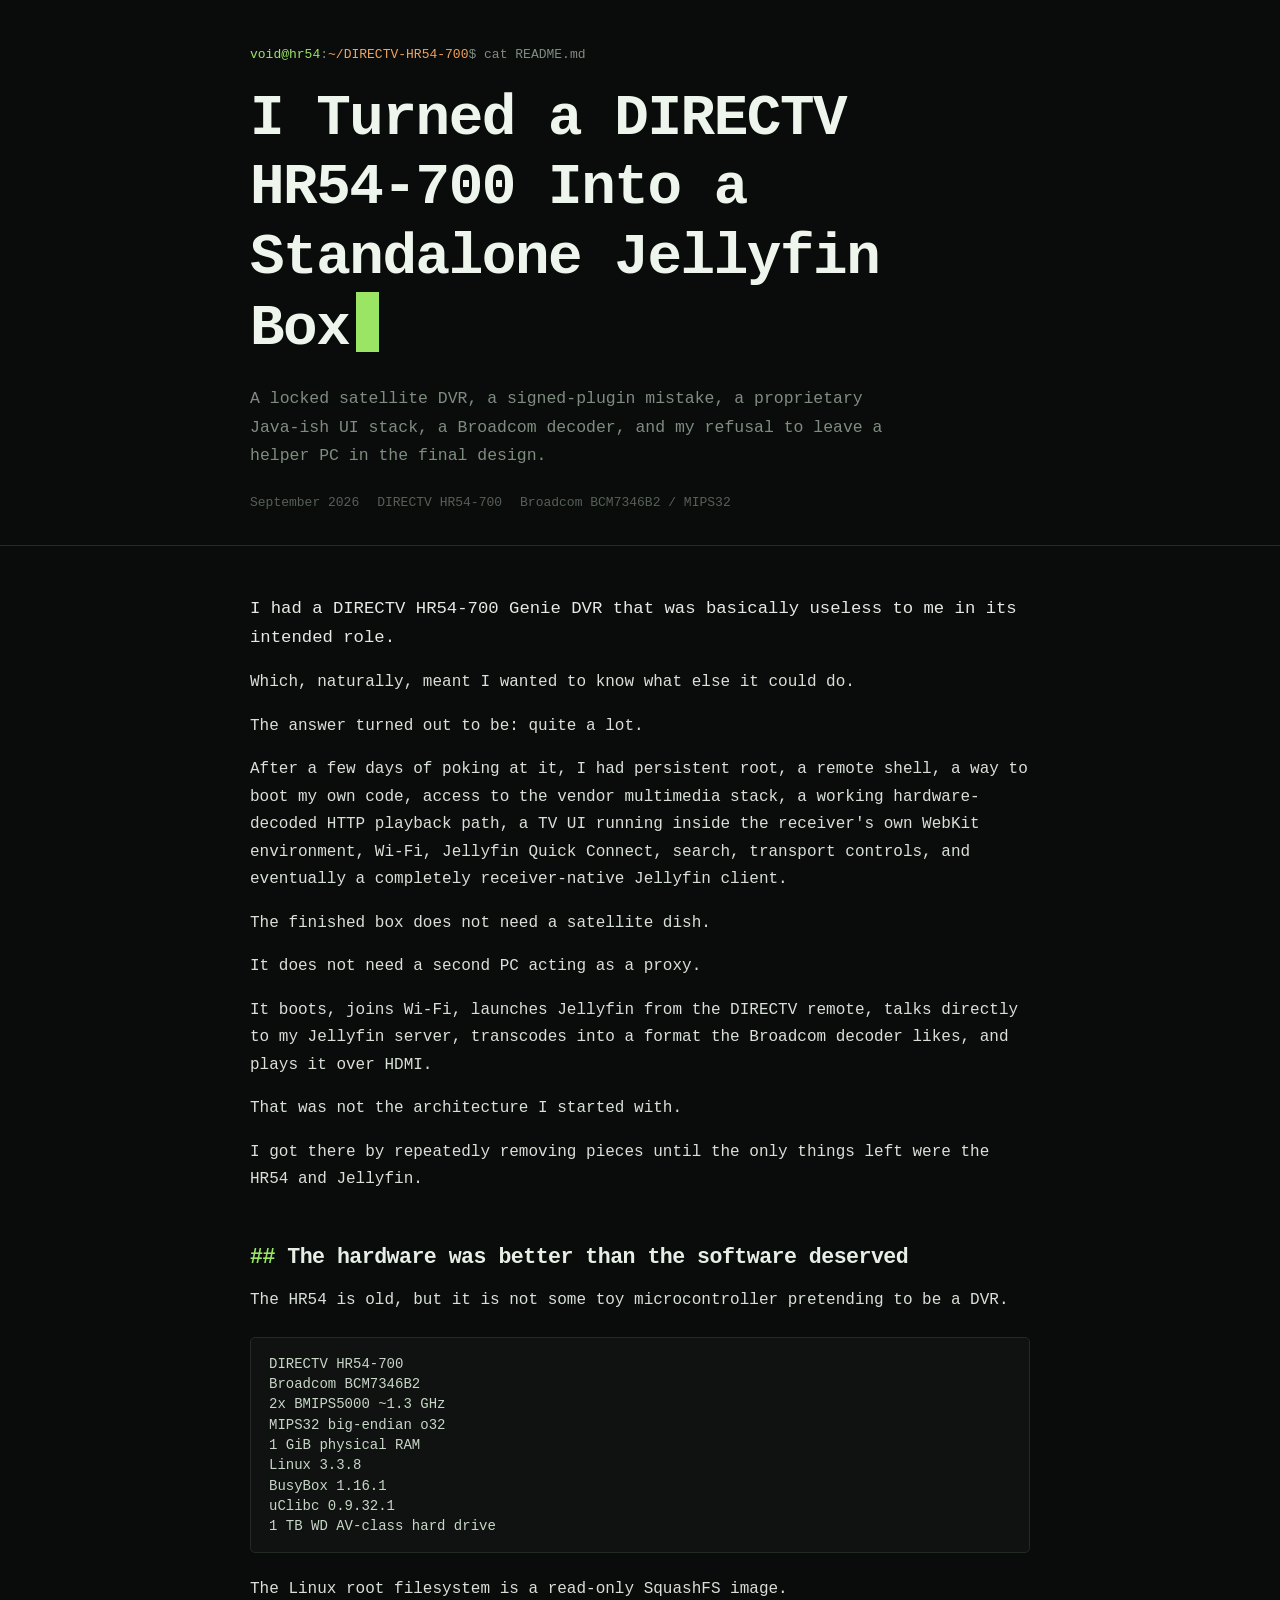
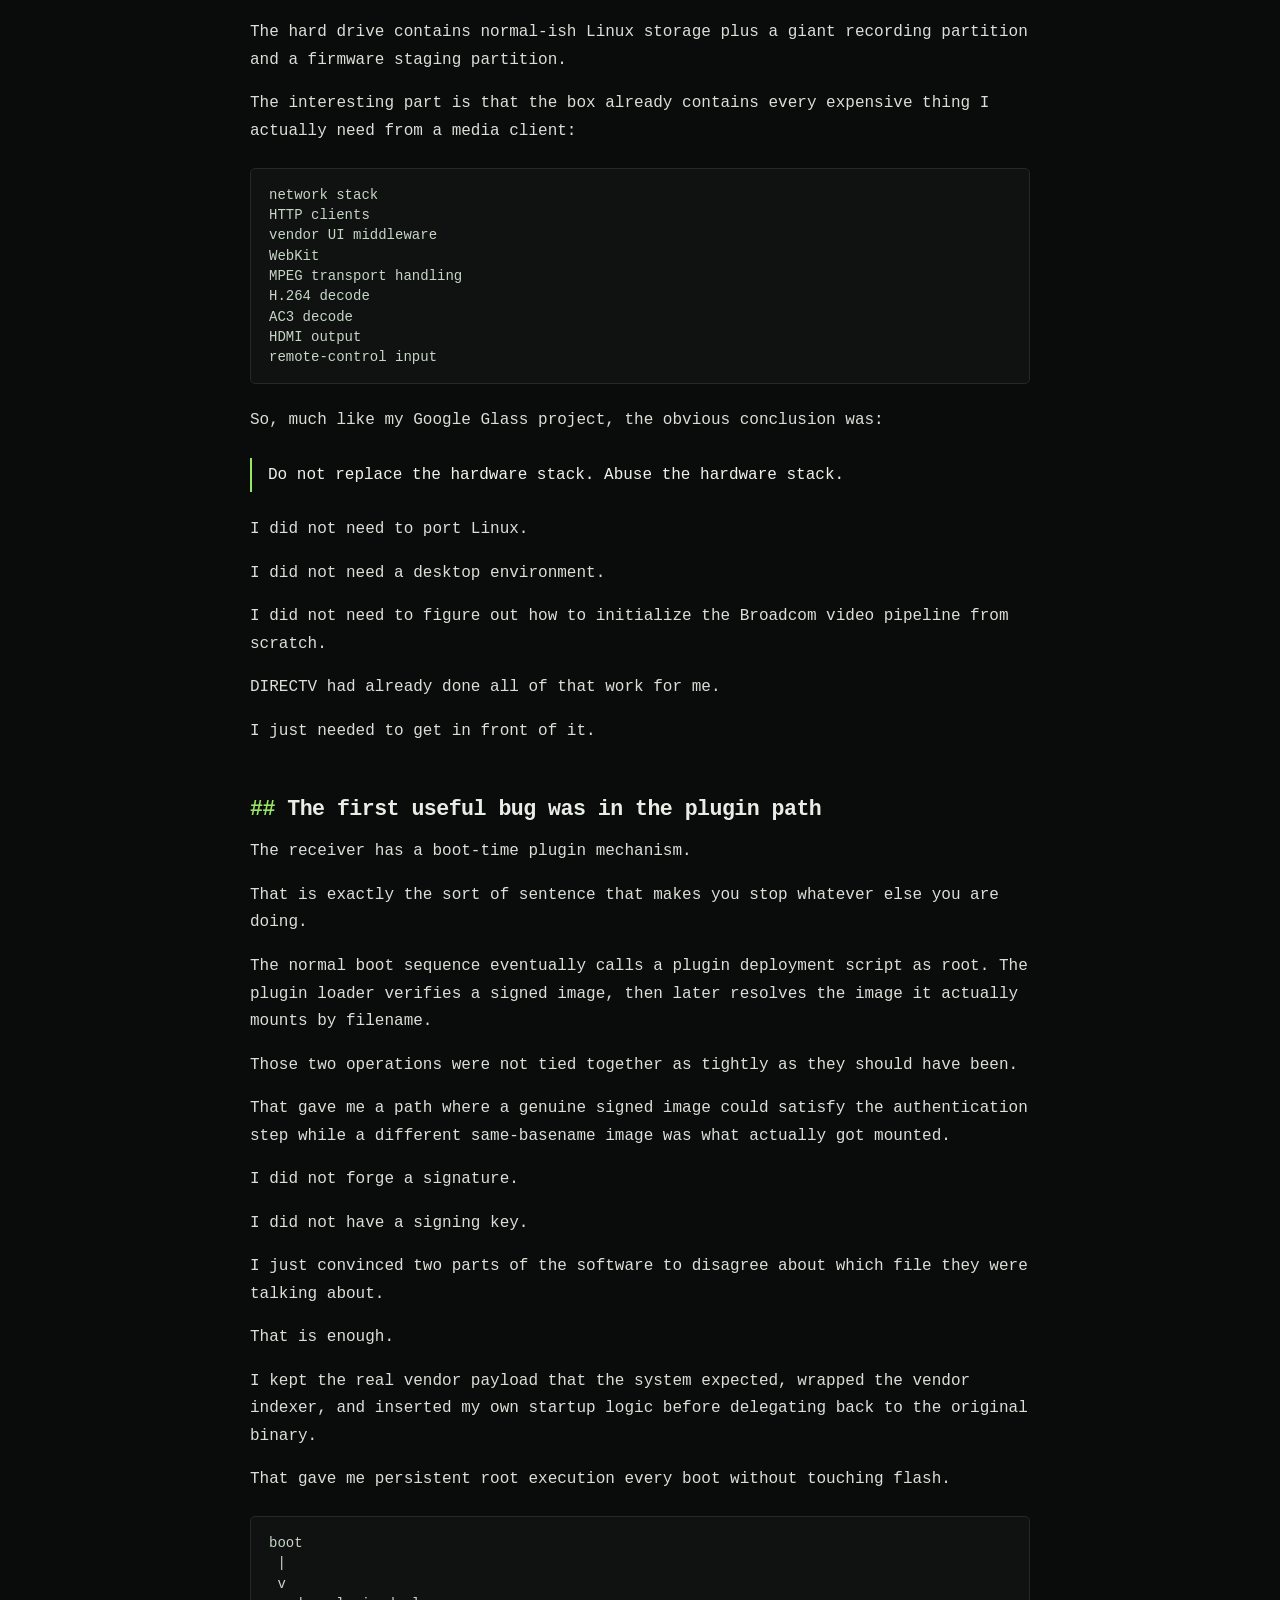
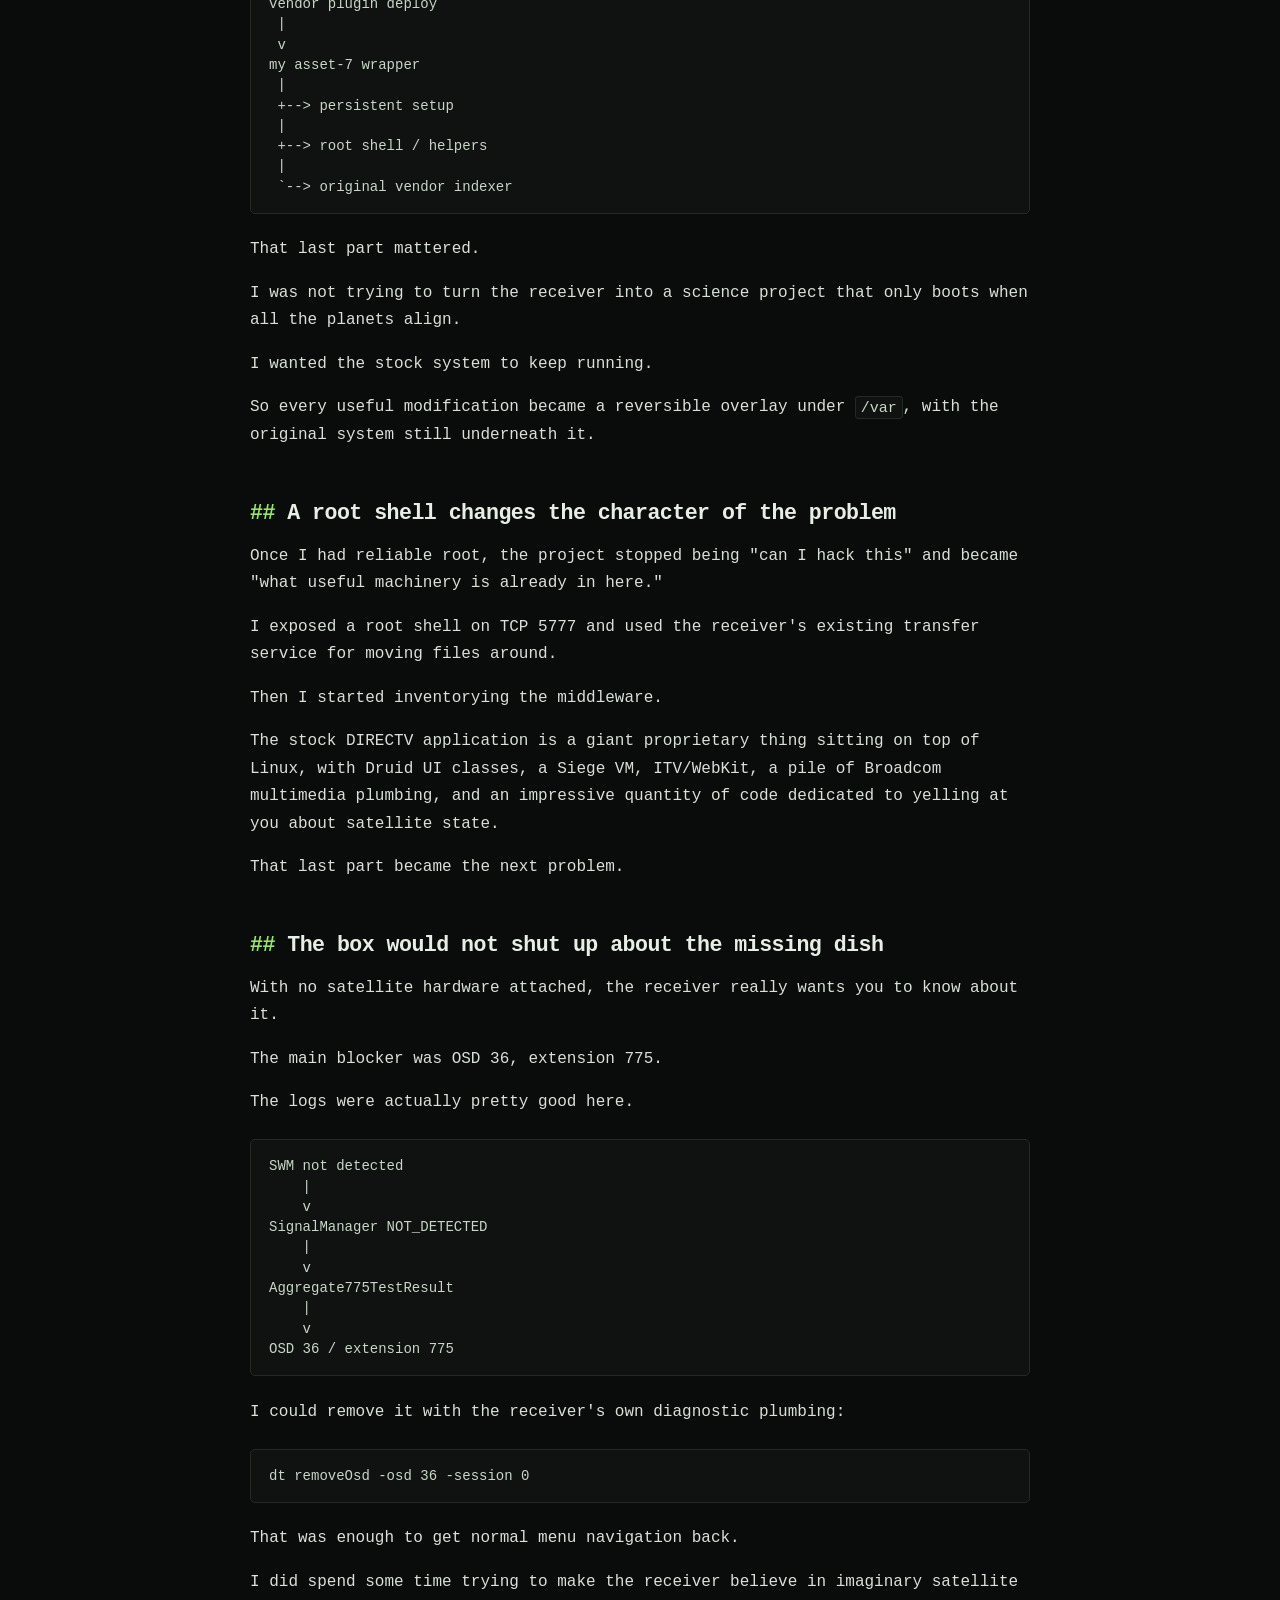
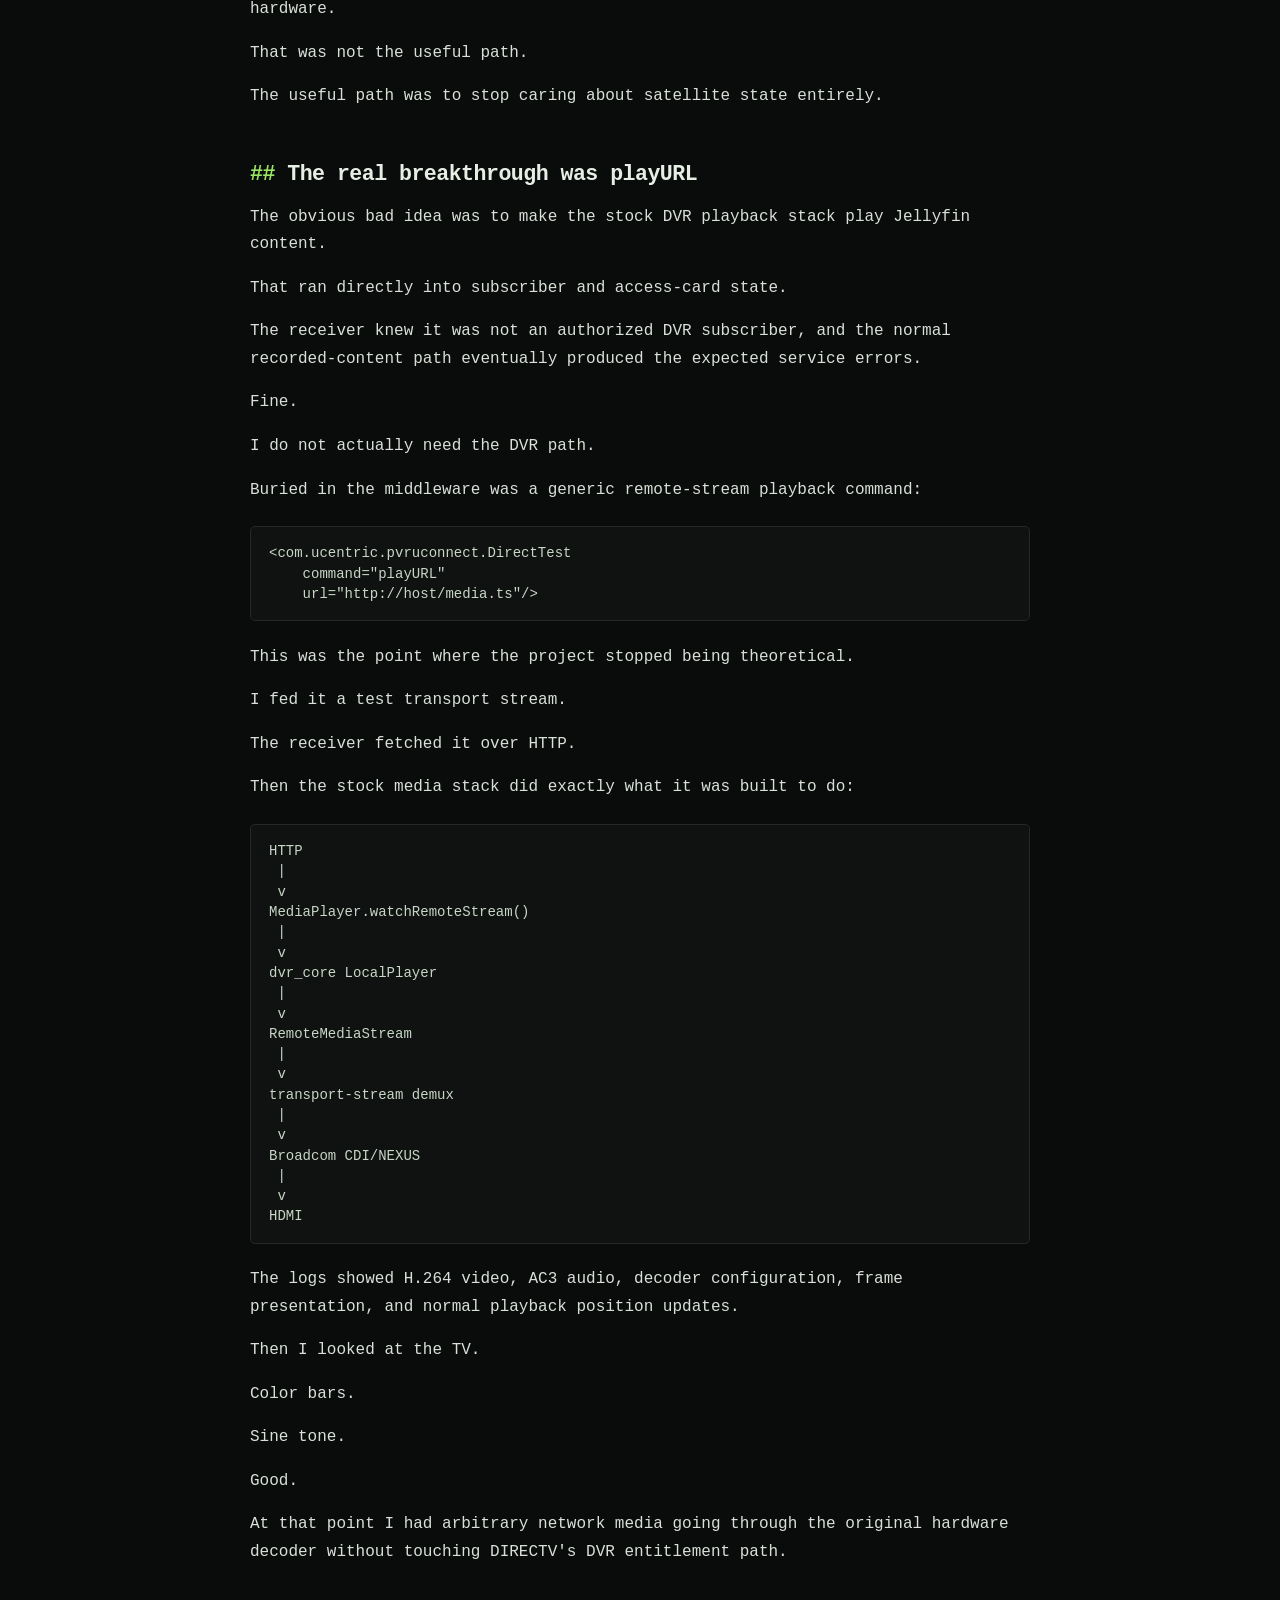
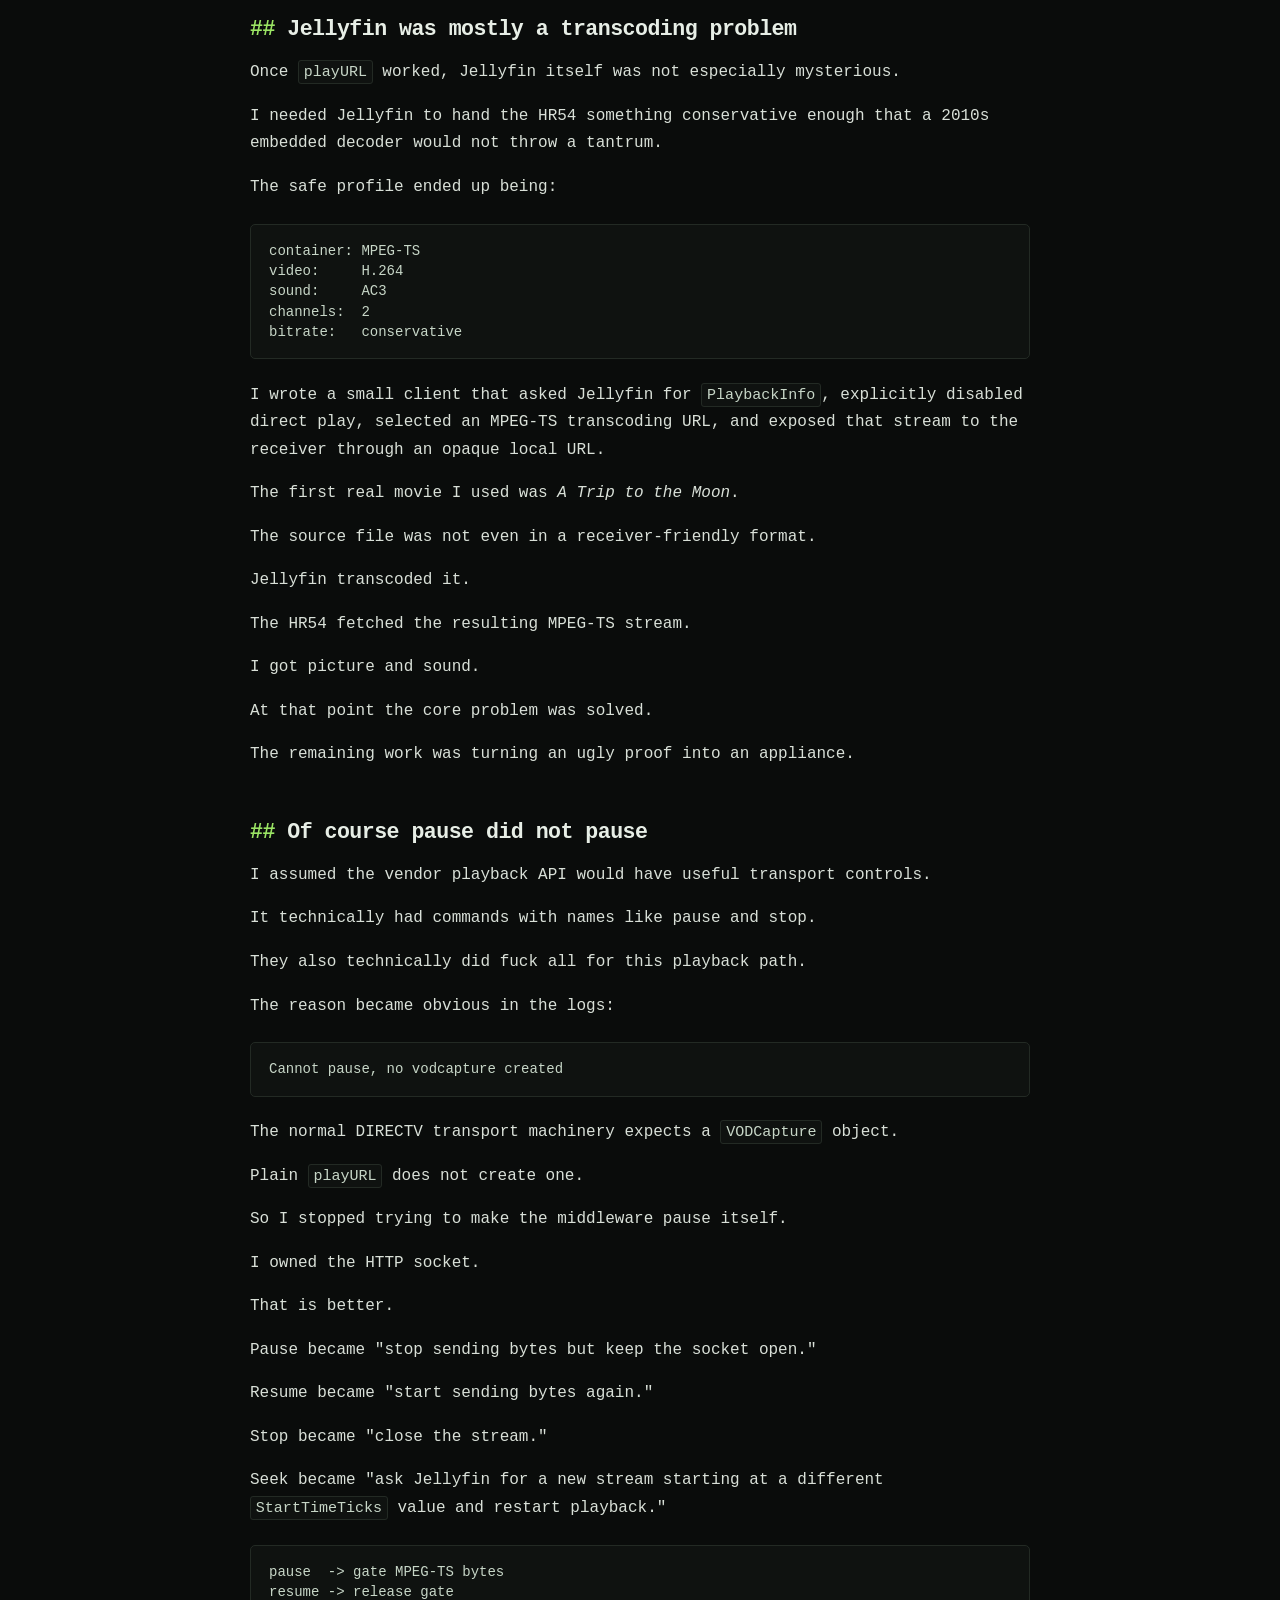
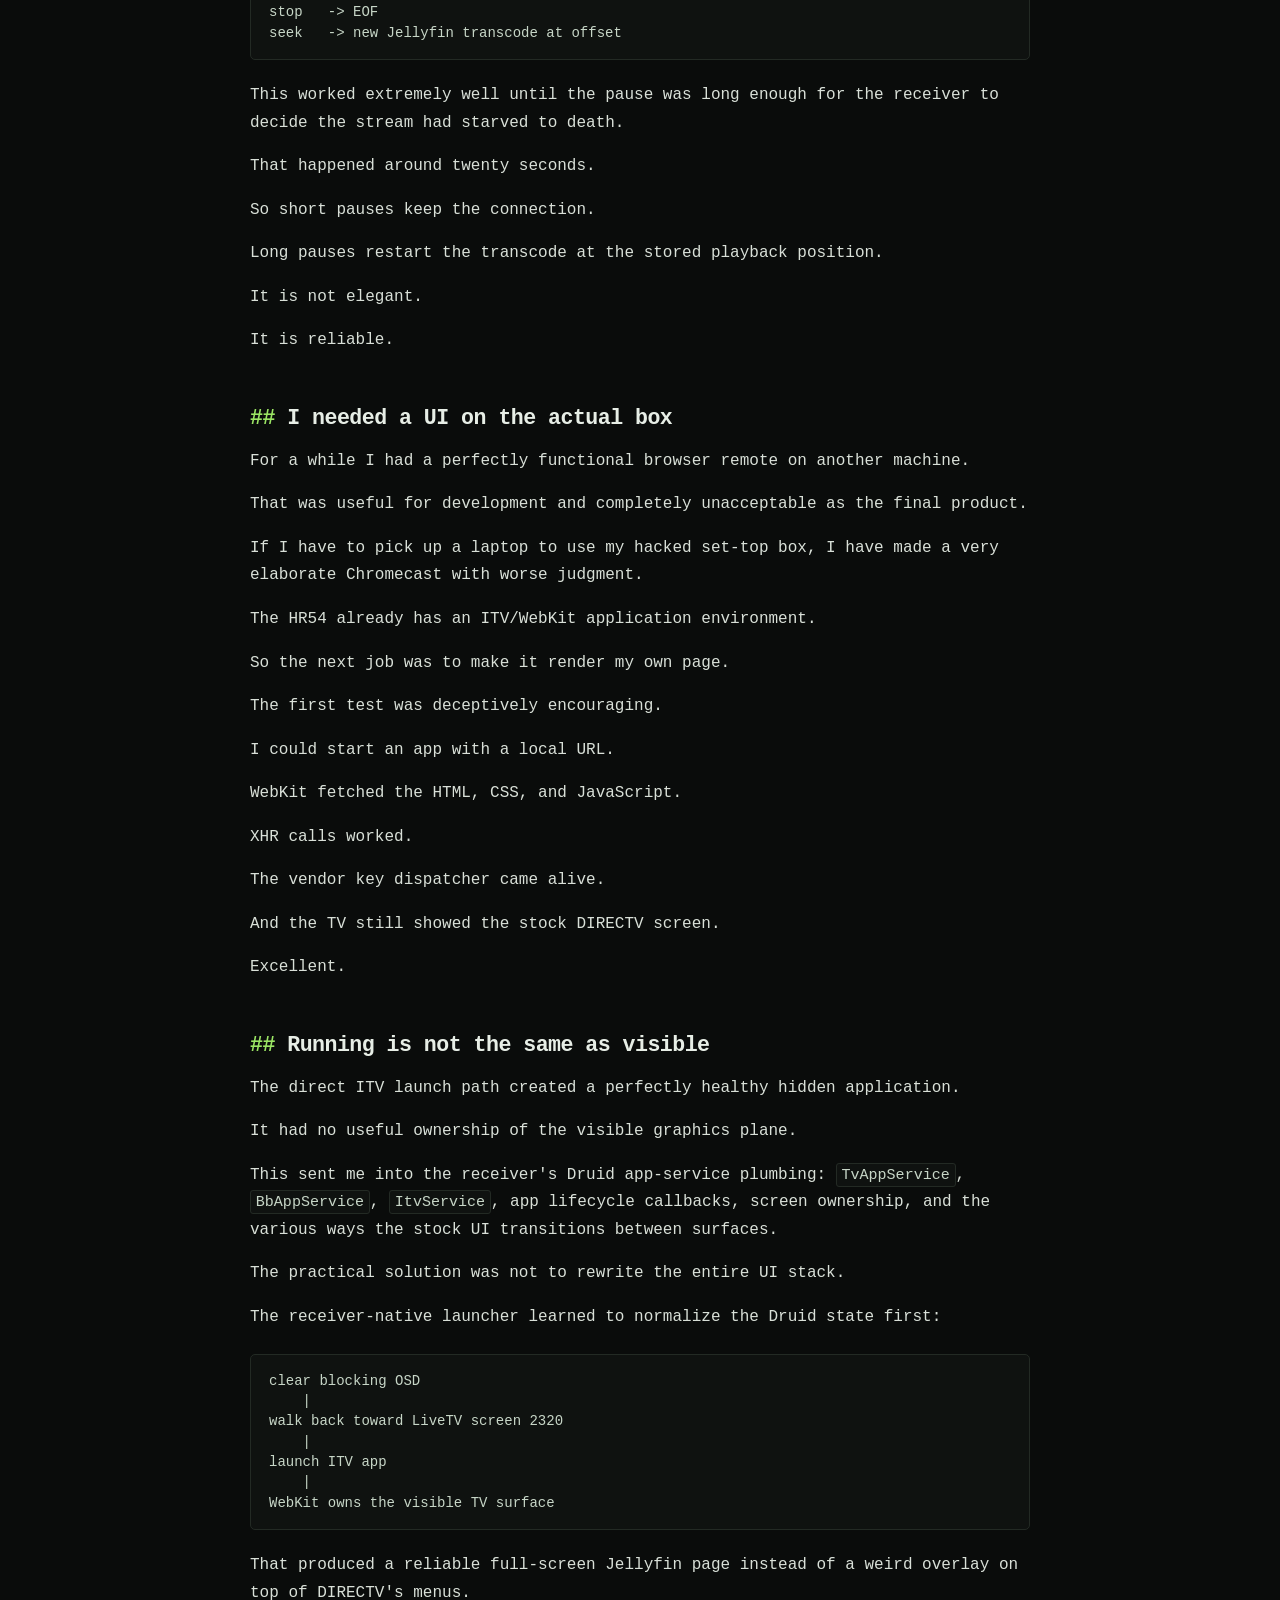
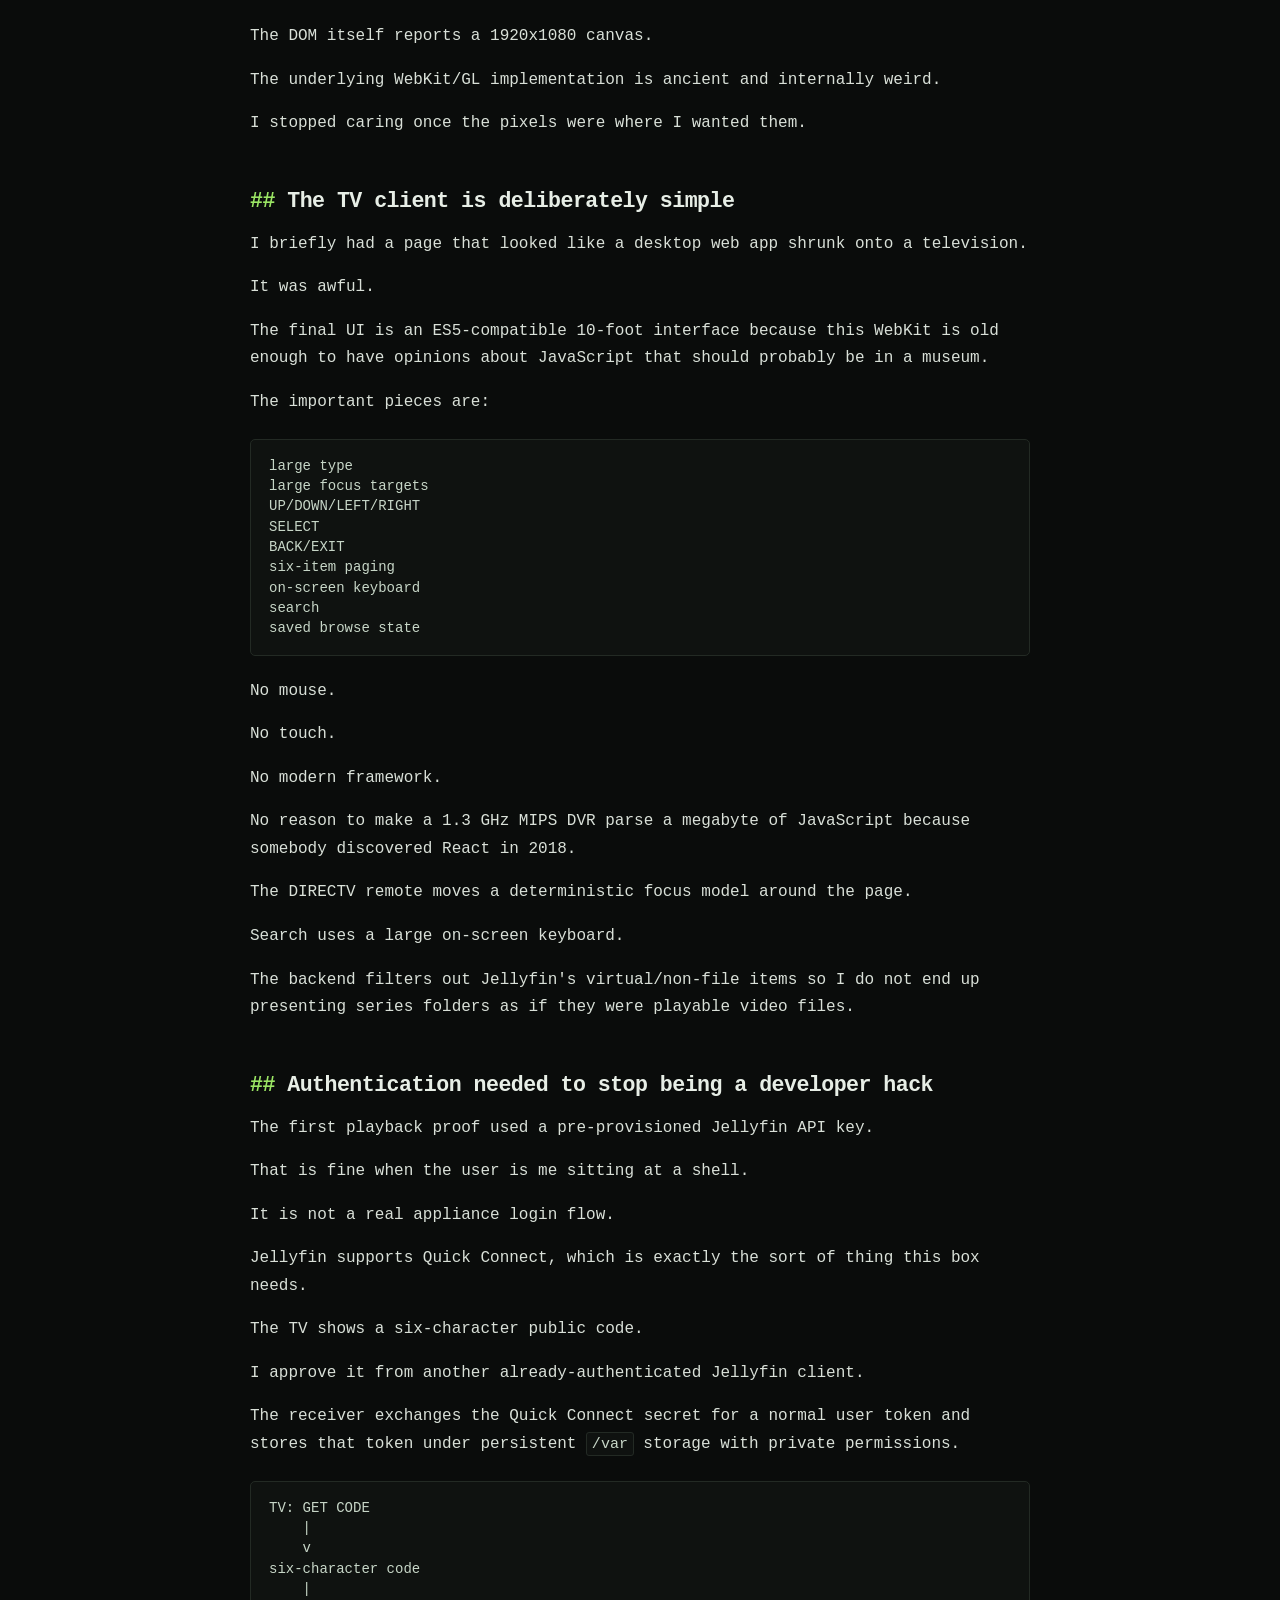
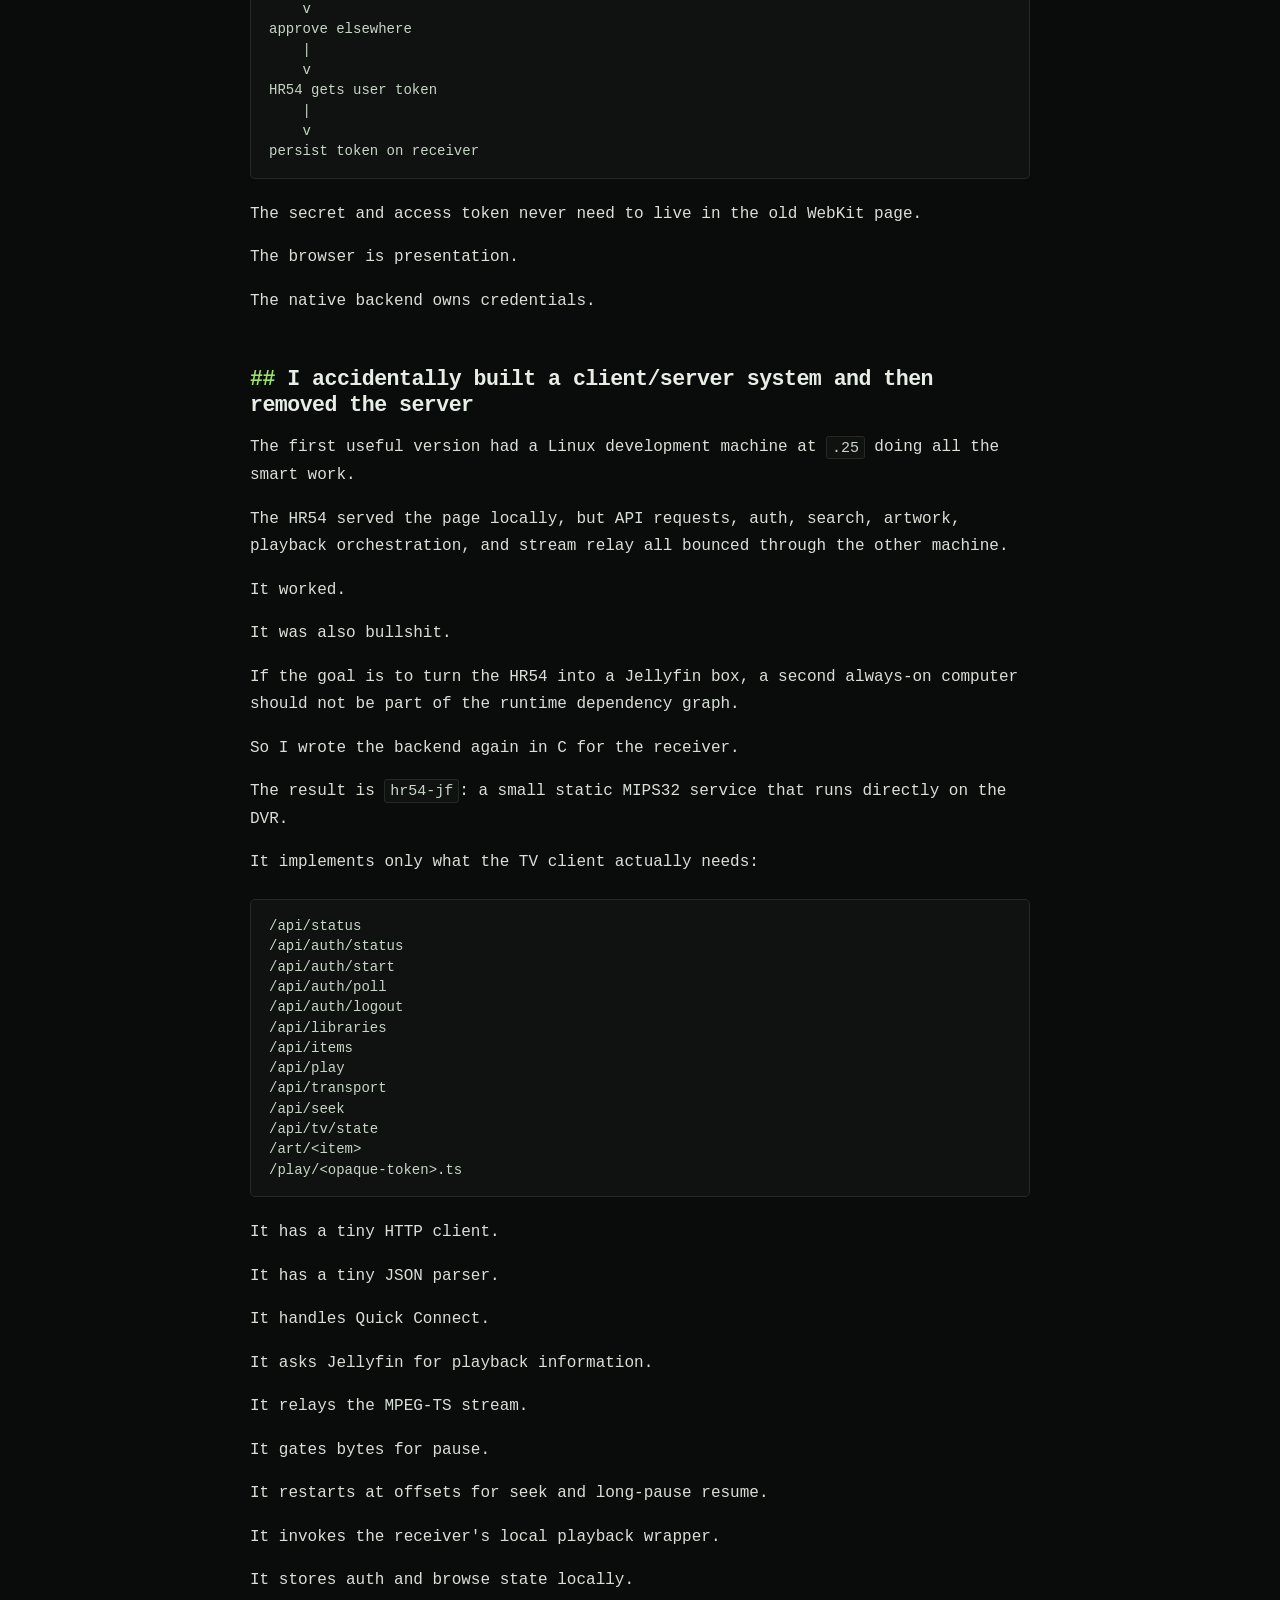
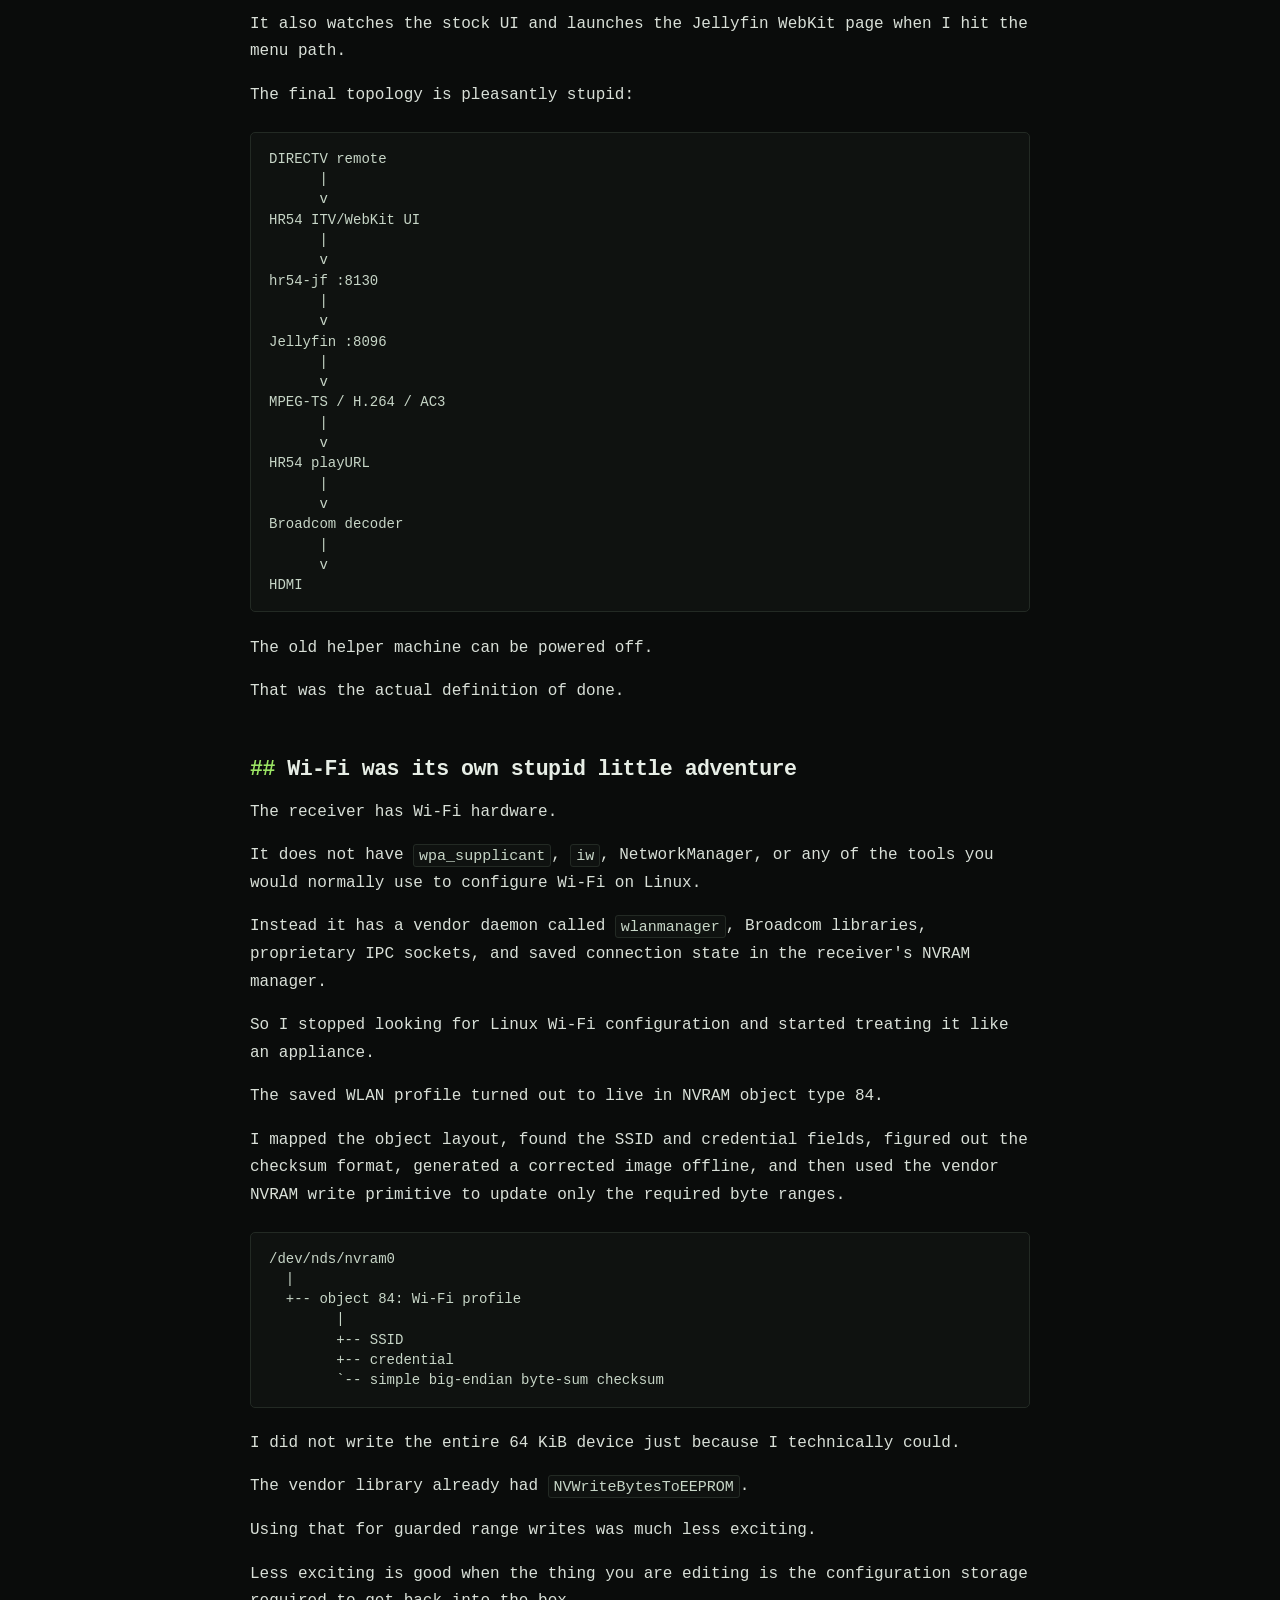
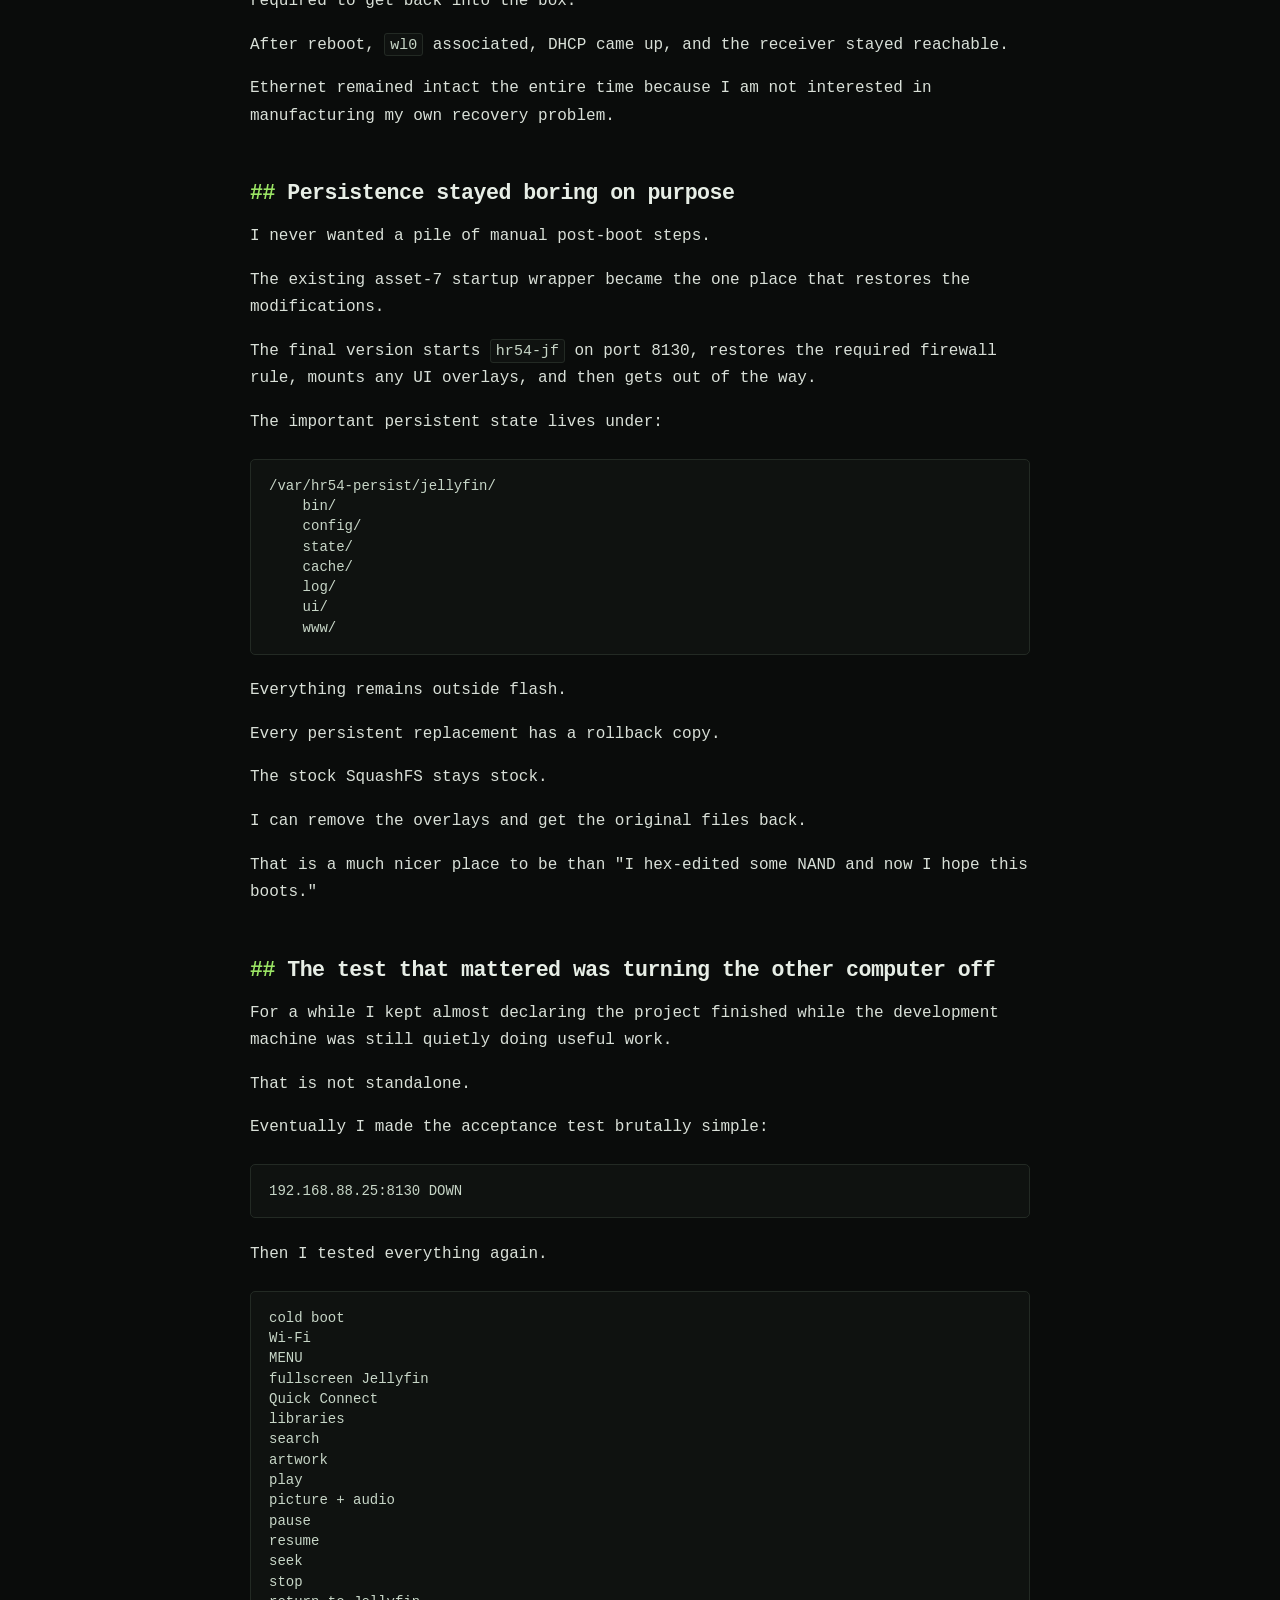
==== index.html @ b1af5f80 "Publish HR54 reverse-engineering writeup" ====
<!doctype html>
<html lang="en">
<head>
  <meta charset="utf-8">
  <meta name="viewport" content="width=device-width, initial-scale=1">
  <title>I Turned a DIRECTV HR54-700 Into a Standalone Jellyfin Box</title>
  <meta name="description" content="How I turned a DIRECTV HR54-700 Genie DVR into a standalone Jellyfin set-top box using persistent root, the stock Broadcom decoder, vendor WebKit, and a receiver-native backend.">
  <meta name="theme-color" content="#0a0c0b">
  <meta property="og:title" content="I Turned a DIRECTV HR54-700 Into a Standalone Jellyfin Box">
  <meta property="og:description" content="Persistent root, vendor WebKit, Broadcom hardware decode, Quick Connect, Wi-Fi, and absolutely no helper PC left in the final architecture.">
  <meta property="og:type" content="article">
  <style>
    :root {
      color-scheme: dark;
      --bg: #0a0c0b;
      --panel: #0f1210;
      --text: #d9e0d8;
      --muted: #7f8c80;
      --dim: #566057;
      --accent: #9be564;
      --accent-2: #f0a35e;
      --line: #232a24;
      --code: #c7d6c7;
      --max: 780px;
    }

    * { box-sizing: border-box; }

    html {
      background: var(--bg);
      scroll-behavior: smooth;
    }

    body {
      margin: 0;
      background: var(--bg);
      color: var(--text);
      font-family: ui-monospace, SFMono-Regular, Menlo, Monaco, Consolas, "Liberation Mono", "Courier New", monospace;
      font-size: 16px;
      line-height: 1.72;
      text-rendering: optimizeLegibility;
    }

    a {
      color: var(--accent);
      text-decoration-thickness: 1px;
      text-underline-offset: 3px;
    }

    a:hover { color: #c4ff9d; }

    .wrap {
      width: min(calc(100% - 32px), var(--max));
      margin: 0 auto;
    }

    header {
      padding: 44px 0 30px;
      border-bottom: 1px solid var(--line);
    }

    .prompt {
      margin: 0 0 18px;
      color: var(--muted);
      font-size: 13px;
    }

    .prompt .host { color: var(--accent); }
    .prompt .path { color: var(--accent-2); }

    h1, h2 {
      line-height: 1.2;
      letter-spacing: -0.025em;
    }

    h1 {
      margin: 0;
      max-width: 19ch;
      font-size: clamp(2rem, 7vw, 3.6rem);
      font-weight: 700;
      color: #eef5ed;
    }

    .dek {
      margin: 22px 0 0;
      max-width: 65ch;
      color: var(--muted);
      font-size: 1.03rem;
    }

    .meta {
      display: flex;
      flex-wrap: wrap;
      gap: 8px 18px;
      margin-top: 22px;
      color: var(--dim);
      font-size: 13px;
    }

    main {
      padding: 32px 0 64px;
    }

    h2 {
      margin: 3.2rem 0 1rem;
      font-size: 1.35rem;
      color: #e7eee6;
    }

    h2::before {
      content: "## ";
      color: var(--accent);
    }

    p { margin: 1rem 0; }
    strong { color: #f0f4ef; }

    blockquote {
      margin: 1.5rem 0;
      padding: 0.2rem 0 0.2rem 1rem;
      border-left: 2px solid var(--accent);
      color: #edf3ec;
    }

    pre {
      overflow-x: auto;
      margin: 1.4rem 0;
      padding: 16px 18px;
      border: 1px solid var(--line);
      border-radius: 5px;
      background: var(--panel);
      color: var(--code);
      line-height: 1.45;
      font-size: 14px;
      tab-size: 2;
    }

    code {
      font-family: inherit;
      color: var(--code);
    }

    p code {
      padding: 0.12rem 0.3rem;
      border: 1px solid var(--line);
      border-radius: 3px;
      background: var(--panel);
      font-size: 0.94em;
    }

    .lede {
      font-size: 1.08rem;
      color: #e4eae3;
    }

    .rule {
      height: 1px;
      margin: 3rem 0;
      background: var(--line);
    }

    footer {
      padding: 24px 0 48px;
      border-top: 1px solid var(--line);
      color: var(--muted);
      font-size: 13px;
    }

    .cursor {
      display: inline-block;
      width: 0.65ch;
      height: 1.05em;
      margin-left: 0.2ch;
      vertical-align: -0.14em;
      background: var(--accent);
      animation: blink 1.15s steps(1, end) infinite;
    }

    @keyframes blink { 50% { opacity: 0; } }

    @media (prefers-reduced-motion: reduce) {
      .cursor { animation: none; }
      html { scroll-behavior: auto; }
    }

    @media (max-width: 560px) {
      body { font-size: 15px; }
      header { padding-top: 28px; }
      pre { margin-left: -8px; margin-right: -8px; }
    }
  </style>
</head>
<body>
  <header>
    <div class="wrap">
      <p class="prompt"><span class="host">void@hr54</span>:<span class="path">~/DIRECTV-HR54-700</span>$ cat README.md</p>
      <h1>I Turned a DIRECTV HR54-700 Into a Standalone Jellyfin Box<span class="cursor" aria-hidden="true"></span></h1>
      <p class="dek">A locked satellite DVR, a signed-plugin mistake, a proprietary Java-ish UI stack, a Broadcom decoder, and my refusal to leave a helper PC in the final design.</p>
      <div class="meta">
        <span>September 2026</span>
        <span>DIRECTV HR54-700</span>
        <span>Broadcom BCM7346B2 / MIPS32</span>
      </div>
    </div>
  </header>

  <main class="wrap">
    <p class="lede">I had a DIRECTV HR54-700 Genie DVR that was basically useless to me in its intended role.</p>

    <p>Which, naturally, meant I wanted to know what else it could do.</p>

    <p>The answer turned out to be: quite a lot.</p>

    <p>After a few days of poking at it, I had persistent root, a remote shell, a way to boot my own code, access to the vendor multimedia stack, a working hardware-decoded HTTP playback path, a TV UI running inside the receiver's own WebKit environment, Wi-Fi, Jellyfin Quick Connect, search, transport controls, and eventually a completely receiver-native Jellyfin client.</p>

    <p>The finished box does not need a satellite dish.</p>

    <p>It does not need a second PC acting as a proxy.</p>

    <p>It boots, joins Wi-Fi, launches Jellyfin from the DIRECTV remote, talks directly to my Jellyfin server, transcodes into a format the Broadcom decoder likes, and plays it over HDMI.</p>

    <p>That was not the architecture I started with.</p>

    <p>I got there by repeatedly removing pieces until the only things left were the HR54 and Jellyfin.</p>

    <h2>The hardware was better than the software deserved</h2>

    <p>The HR54 is old, but it is not some toy microcontroller pretending to be a DVR.</p>

<pre><code>DIRECTV HR54-700
Broadcom BCM7346B2
2x BMIPS5000 ~1.3 GHz
MIPS32 big-endian o32
1 GiB physical RAM
Linux 3.3.8
BusyBox 1.16.1
uClibc 0.9.32.1
1 TB WD AV-class hard drive</code></pre>

    <p>The Linux root filesystem is a read-only SquashFS image.</p>

    <p>The hard drive contains normal-ish Linux storage plus a giant recording partition and a firmware staging partition.</p>

    <p>The interesting part is that the box already contains every expensive thing I actually need from a media client:</p>

<pre><code>network stack
HTTP clients
vendor UI middleware
WebKit
MPEG transport handling
H.264 decode
AC3 decode
HDMI output
remote-control input</code></pre>

    <p>So, much like my Google Glass project, the obvious conclusion was:</p>

    <blockquote>Do not replace the hardware stack. Abuse the hardware stack.</blockquote>

    <p>I did not need to port Linux.</p>

    <p>I did not need a desktop environment.</p>

    <p>I did not need to figure out how to initialize the Broadcom video pipeline from scratch.</p>

    <p>DIRECTV had already done all of that work for me.</p>

    <p>I just needed to get in front of it.</p>

    <h2>The first useful bug was in the plugin path</h2>

    <p>The receiver has a boot-time plugin mechanism.</p>

    <p>That is exactly the sort of sentence that makes you stop whatever else you are doing.</p>

    <p>The normal boot sequence eventually calls a plugin deployment script as root. The plugin loader verifies a signed image, then later resolves the image it actually mounts by filename.</p>

    <p>Those two operations were not tied together as tightly as they should have been.</p>

    <p>That gave me a path where a genuine signed image could satisfy the authentication step while a different same-basename image was what actually got mounted.</p>

    <p>I did not forge a signature.</p>

    <p>I did not have a signing key.</p>

    <p>I just convinced two parts of the software to disagree about which file they were talking about.</p>

    <p>That is enough.</p>

    <p>I kept the real vendor payload that the system expected, wrapped the vendor indexer, and inserted my own startup logic before delegating back to the original binary.</p>

    <p>That gave me persistent root execution every boot without touching flash.</p>

<pre><code>boot
 |
 v
vendor plugin deploy
 |
 v
my asset-7 wrapper
 |
 +--> persistent setup
 |
 +--> root shell / helpers
 |
 `--> original vendor indexer</code></pre>

    <p>That last part mattered.</p>

    <p>I was not trying to turn the receiver into a science project that only boots when all the planets align.</p>

    <p>I wanted the stock system to keep running.</p>

    <p>So every useful modification became a reversible overlay under <code>/var</code>, with the original system still underneath it.</p>

    <h2>A root shell changes the character of the problem</h2>

    <p>Once I had reliable root, the project stopped being "can I hack this" and became "what useful machinery is already in here."</p>

    <p>I exposed a root shell on TCP 5777 and used the receiver's existing transfer service for moving files around.</p>

    <p>Then I started inventorying the middleware.</p>

    <p>The stock DIRECTV application is a giant proprietary thing sitting on top of Linux, with Druid UI classes, a Siege VM, ITV/WebKit, a pile of Broadcom multimedia plumbing, and an impressive quantity of code dedicated to yelling at you about satellite state.</p>

    <p>That last part became the next problem.</p>

    <h2>The box would not shut up about the missing dish</h2>

    <p>With no satellite hardware attached, the receiver really wants you to know about it.</p>

    <p>The main blocker was OSD 36, extension 775.</p>

    <p>The logs were actually pretty good here.</p>

<pre><code>SWM not detected
    |
    v
SignalManager NOT_DETECTED
    |
    v
Aggregate775TestResult
    |
    v
OSD 36 / extension 775</code></pre>

    <p>I could remove it with the receiver's own diagnostic plumbing:</p>

<pre><code>dt removeOsd -osd 36 -session 0</code></pre>

    <p>That was enough to get normal menu navigation back.</p>

    <p>I did spend some time trying to make the receiver believe in imaginary satellite hardware.</p>

    <p>That was not the useful path.</p>

    <p>The useful path was to stop caring about satellite state entirely.</p>

    <h2>The real breakthrough was playURL</h2>

    <p>The obvious bad idea was to make the stock DVR playback stack play Jellyfin content.</p>

    <p>That ran directly into subscriber and access-card state.</p>

    <p>The receiver knew it was not an authorized DVR subscriber, and the normal recorded-content path eventually produced the expected service errors.</p>

    <p>Fine.</p>

    <p>I do not actually need the DVR path.</p>

    <p>Buried in the middleware was a generic remote-stream playback command:</p>

<pre><code>&lt;com.ucentric.pvruconnect.DirectTest
    command="playURL"
    url="http://host/media.ts"/&gt;</code></pre>

    <p>This was the point where the project stopped being theoretical.</p>

    <p>I fed it a test transport stream.</p>

    <p>The receiver fetched it over HTTP.</p>

    <p>Then the stock media stack did exactly what it was built to do:</p>

<pre><code>HTTP
 |
 v
MediaPlayer.watchRemoteStream()
 |
 v
dvr_core LocalPlayer
 |
 v
RemoteMediaStream
 |
 v
transport-stream demux
 |
 v
Broadcom CDI/NEXUS
 |
 v
HDMI</code></pre>

    <p>The logs showed H.264 video, AC3 audio, decoder configuration, frame presentation, and normal playback position updates.</p>

    <p>Then I looked at the TV.</p>

    <p>Color bars.</p>

    <p>Sine tone.</p>

    <p>Good.</p>

    <p>At that point I had arbitrary network media going through the original hardware decoder without touching DIRECTV's DVR entitlement path.</p>

    <h2>Jellyfin was mostly a transcoding problem</h2>

    <p>Once <code>playURL</code> worked, Jellyfin itself was not especially mysterious.</p>

    <p>I needed Jellyfin to hand the HR54 something conservative enough that a 2010s embedded decoder would not throw a tantrum.</p>

    <p>The safe profile ended up being:</p>

<pre><code>container: MPEG-TS
video:     H.264
sound:     AC3
channels:  2
bitrate:   conservative</code></pre>

    <p>I wrote a small client that asked Jellyfin for <code>PlaybackInfo</code>, explicitly disabled direct play, selected an MPEG-TS transcoding URL, and exposed that stream to the receiver through an opaque local URL.</p>

    <p>The first real movie I used was <em>A Trip to the Moon</em>.</p>

    <p>The source file was not even in a receiver-friendly format.</p>

    <p>Jellyfin transcoded it.</p>

    <p>The HR54 fetched the resulting MPEG-TS stream.</p>

    <p>I got picture and sound.</p>

    <p>At that point the core problem was solved.</p>

    <p>The remaining work was turning an ugly proof into an appliance.</p>

    <h2>Of course pause did not pause</h2>

    <p>I assumed the vendor playback API would have useful transport controls.</p>

    <p>It technically had commands with names like pause and stop.</p>

    <p>They also technically did fuck all for this playback path.</p>

    <p>The reason became obvious in the logs:</p>

<pre><code>Cannot pause, no vodcapture created</code></pre>

    <p>The normal DIRECTV transport machinery expects a <code>VODCapture</code> object.</p>

    <p>Plain <code>playURL</code> does not create one.</p>

    <p>So I stopped trying to make the middleware pause itself.</p>

    <p>I owned the HTTP socket.</p>

    <p>That is better.</p>

    <p>Pause became "stop sending bytes but keep the socket open."</p>

    <p>Resume became "start sending bytes again."</p>

    <p>Stop became "close the stream."</p>

    <p>Seek became "ask Jellyfin for a new stream starting at a different <code>StartTimeTicks</code> value and restart playback."</p>

<pre><code>pause  -> gate MPEG-TS bytes
resume -> release gate
stop   -> EOF
seek   -> new Jellyfin transcode at offset</code></pre>

    <p>This worked extremely well until the pause was long enough for the receiver to decide the stream had starved to death.</p>

    <p>That happened around twenty seconds.</p>

    <p>So short pauses keep the connection.</p>

    <p>Long pauses restart the transcode at the stored playback position.</p>

    <p>It is not elegant.</p>

    <p>It is reliable.</p>

    <h2>I needed a UI on the actual box</h2>

    <p>For a while I had a perfectly functional browser remote on another machine.</p>

    <p>That was useful for development and completely unacceptable as the final product.</p>

    <p>If I have to pick up a laptop to use my hacked set-top box, I have made a very elaborate Chromecast with worse judgment.</p>

    <p>The HR54 already has an ITV/WebKit application environment.</p>

    <p>So the next job was to make it render my own page.</p>

    <p>The first test was deceptively encouraging.</p>

    <p>I could start an app with a local URL.</p>

    <p>WebKit fetched the HTML, CSS, and JavaScript.</p>

    <p>XHR calls worked.</p>

    <p>The vendor key dispatcher came alive.</p>

    <p>And the TV still showed the stock DIRECTV screen.</p>

    <p>Excellent.</p>

    <h2>Running is not the same as visible</h2>

    <p>The direct ITV launch path created a perfectly healthy hidden application.</p>

    <p>It had no useful ownership of the visible graphics plane.</p>

    <p>This sent me into the receiver's Druid app-service plumbing: <code>TvAppService</code>, <code>BbAppService</code>, <code>ItvService</code>, app lifecycle callbacks, screen ownership, and the various ways the stock UI transitions between surfaces.</p>

    <p>The practical solution was not to rewrite the entire UI stack.</p>

    <p>The receiver-native launcher learned to normalize the Druid state first:</p>

<pre><code>clear blocking OSD
    |
walk back toward LiveTV screen 2320
    |
launch ITV app
    |
WebKit owns the visible TV surface</code></pre>

    <p>That produced a reliable full-screen Jellyfin page instead of a weird overlay on top of DIRECTV's menus.</p>

    <p>The DOM itself reports a 1920x1080 canvas.</p>

    <p>The underlying WebKit/GL implementation is ancient and internally weird.</p>

    <p>I stopped caring once the pixels were where I wanted them.</p>

    <h2>The TV client is deliberately simple</h2>

    <p>I briefly had a page that looked like a desktop web app shrunk onto a television.</p>

    <p>It was awful.</p>

    <p>The final UI is an ES5-compatible 10-foot interface because this WebKit is old enough to have opinions about JavaScript that should probably be in a museum.</p>

    <p>The important pieces are:</p>

<pre><code>large type
large focus targets
UP/DOWN/LEFT/RIGHT
SELECT
BACK/EXIT
six-item paging
on-screen keyboard
search
saved browse state</code></pre>

    <p>No mouse.</p>

    <p>No touch.</p>

    <p>No modern framework.</p>

    <p>No reason to make a 1.3 GHz MIPS DVR parse a megabyte of JavaScript because somebody discovered React in 2018.</p>

    <p>The DIRECTV remote moves a deterministic focus model around the page.</p>

    <p>Search uses a large on-screen keyboard.</p>

    <p>The backend filters out Jellyfin's virtual/non-file items so I do not end up presenting series folders as if they were playable video files.</p>

    <h2>Authentication needed to stop being a developer hack</h2>

    <p>The first playback proof used a pre-provisioned Jellyfin API key.</p>

    <p>That is fine when the user is me sitting at a shell.</p>

    <p>It is not a real appliance login flow.</p>

    <p>Jellyfin supports Quick Connect, which is exactly the sort of thing this box needs.</p>

    <p>The TV shows a six-character public code.</p>

    <p>I approve it from another already-authenticated Jellyfin client.</p>

    <p>The receiver exchanges the Quick Connect secret for a normal user token and stores that token under persistent <code>/var</code> storage with private permissions.</p>

<pre><code>TV: GET CODE
    |
    v
six-character code
    |
    v
approve elsewhere
    |
    v
HR54 gets user token
    |
    v
persist token on receiver</code></pre>

    <p>The secret and access token never need to live in the old WebKit page.</p>

    <p>The browser is presentation.</p>

    <p>The native backend owns credentials.</p>

    <h2>I accidentally built a client/server system and then removed the server</h2>

    <p>The first useful version had a Linux development machine at <code>.25</code> doing all the smart work.</p>

    <p>The HR54 served the page locally, but API requests, auth, search, artwork, playback orchestration, and stream relay all bounced through the other machine.</p>

    <p>It worked.</p>

    <p>It was also bullshit.</p>

    <p>If the goal is to turn the HR54 into a Jellyfin box, a second always-on computer should not be part of the runtime dependency graph.</p>

    <p>So I wrote the backend again in C for the receiver.</p>

    <p>The result is <code>hr54-jf</code>: a small static MIPS32 service that runs directly on the DVR.</p>

    <p>It implements only what the TV client actually needs:</p>

<pre><code>/api/status
/api/auth/status
/api/auth/start
/api/auth/poll
/api/auth/logout
/api/libraries
/api/items
/api/play
/api/transport
/api/seek
/api/tv/state
/art/&lt;item&gt;
/play/&lt;opaque-token&gt;.ts</code></pre>

    <p>It has a tiny HTTP client.</p>

    <p>It has a tiny JSON parser.</p>

    <p>It handles Quick Connect.</p>

    <p>It asks Jellyfin for playback information.</p>

    <p>It relays the MPEG-TS stream.</p>

    <p>It gates bytes for pause.</p>

    <p>It restarts at offsets for seek and long-pause resume.</p>

    <p>It invokes the receiver's local playback wrapper.</p>

    <p>It stores auth and browse state locally.</p>

    <p>It also watches the stock UI and launches the Jellyfin WebKit page when I hit the menu path.</p>

    <p>The final topology is pleasantly stupid:</p>

<pre><code>DIRECTV remote
      |
      v
HR54 ITV/WebKit UI
      |
      v
hr54-jf :8130
      |
      v
Jellyfin :8096
      |
      v
MPEG-TS / H.264 / AC3
      |
      v
HR54 playURL
      |
      v
Broadcom decoder
      |
      v
HDMI</code></pre>

    <p>The old helper machine can be powered off.</p>

    <p>That was the actual definition of done.</p>

    <h2>Wi-Fi was its own stupid little adventure</h2>

    <p>The receiver has Wi-Fi hardware.</p>

    <p>It does not have <code>wpa_supplicant</code>, <code>iw</code>, NetworkManager, or any of the tools you would normally use to configure Wi-Fi on Linux.</p>

    <p>Instead it has a vendor daemon called <code>wlanmanager</code>, Broadcom libraries, proprietary IPC sockets, and saved connection state in the receiver's NVRAM manager.</p>

    <p>So I stopped looking for Linux Wi-Fi configuration and started treating it like an appliance.</p>

    <p>The saved WLAN profile turned out to live in NVRAM object type 84.</p>

    <p>I mapped the object layout, found the SSID and credential fields, figured out the checksum format, generated a corrected image offline, and then used the vendor NVRAM write primitive to update only the required byte ranges.</p>

<pre><code>/dev/nds/nvram0
  |
  +-- object 84: Wi-Fi profile
        |
        +-- SSID
        +-- credential
        `-- simple big-endian byte-sum checksum</code></pre>

    <p>I did not write the entire 64 KiB device just because I technically could.</p>

    <p>The vendor library already had <code>NVWriteBytesToEEPROM</code>.</p>

    <p>Using that for guarded range writes was much less exciting.</p>

    <p>Less exciting is good when the thing you are editing is the configuration storage required to get back into the box.</p>

    <p>After reboot, <code>wl0</code> associated, DHCP came up, and the receiver stayed reachable.</p>

    <p>Ethernet remained intact the entire time because I am not interested in manufacturing my own recovery problem.</p>

    <h2>Persistence stayed boring on purpose</h2>

    <p>I never wanted a pile of manual post-boot steps.</p>

    <p>The existing asset-7 startup wrapper became the one place that restores the modifications.</p>

    <p>The final version starts <code>hr54-jf</code> on port 8130, restores the required firewall rule, mounts any UI overlays, and then gets out of the way.</p>

    <p>The important persistent state lives under:</p>

<pre><code>/var/hr54-persist/jellyfin/
    bin/
    config/
    state/
    cache/
    log/
    ui/
    www/</code></pre>

    <p>Everything remains outside flash.</p>

    <p>Every persistent replacement has a rollback copy.</p>

    <p>The stock SquashFS stays stock.</p>

    <p>I can remove the overlays and get the original files back.</p>

    <p>That is a much nicer place to be than "I hex-edited some NAND and now I hope this boots."</p>

    <h2>The test that mattered was turning the other computer off</h2>

    <p>For a while I kept almost declaring the project finished while the development machine was still quietly doing useful work.</p>

    <p>That is not standalone.</p>

    <p>Eventually I made the acceptance test brutally simple:</p>

<pre><code>192.168.88.25:8130 DOWN</code></pre>

    <p>Then I tested everything again.</p>

<pre><code>cold boot
Wi-Fi
MENU
fullscreen Jellyfin
Quick Connect
libraries
search
artwork
play
picture + audio
pause
resume
seek
stop
return to Jellyfin
saved UI state</code></pre>

    <p>All of it ran directly between the HR54 and the Jellyfin server.</p>

    <p>That is the point where the project stopped being "a DVR that can play Jellyfin" and became "a Jellyfin appliance that happens to be a DIRECTV DVR."</p>

    <h2>What I did not replace</h2>

    <p>This project worked because I resisted the urge to replace everything.</p>

    <p>I kept:</p>

<pre><code>DIRECTV's Linux
DIRECTV's Druid UI shell
DIRECTV's ITV/WebKit runtime
DIRECTV's MediaPlayer
DIRECTV's dvr_core
Broadcom's demux and decoders
DIRECTV's remote-control plumbing
DIRECTV's HDMI path</code></pre>

    <p>I replaced the pieces that were actually in my way:</p>

<pre><code>boot-time control
satellite-blocking OSD state
media source
TV application
Jellyfin orchestration
transport semantics
auth state
Wi-Fi profile
runtime dependency on the helper PC</code></pre>

    <p>That distinction saved an absurd amount of work.</p>

    <p>The HR54 already knew how to be a very competent set-top box.</p>

    <p>It just had extremely specific opinions about what it was supposed to be connected to.</p>

    <h2>There are still DIRECTV fossils in it</h2>

    <p>The box is now useful, but it is not pretending it was born this way.</p>

    <p>The stock middleware can still surface old access-card warnings in places I do not care about.</p>

    <p>The stock bouncing screensaver still has some branding behavior I am cleaning up.</p>

    <p>Those are cosmetic fossils, not architectural dependencies.</p>

    <p>At this point I am replacing warning text with useful instructions and chasing the actual image resource the bouncing-logo screensaver renders.</p>

    <p>The important part is already done.</p>

    <h2>The finished result</h2>

    <p>I can unplug the Ethernet cable.</p>

    <p>I can reboot the receiver.</p>

    <p>It joins Wi-Fi.</p>

    <p>The native Jellyfin service comes up on the box.</p>

    <p>I press the DIRECTV remote.</p>

    <p>Jellyfin appears on the TV.</p>

    <p>I can search with the on-screen keyboard, start a movie, pause it, seek it, stop it, and return to the same Jellyfin state.</p>

    <p>There is no helper PC in the loop.</p>

    <p>There is no satellite connection.</p>

    <p>There is no reason for this thing to be useful in 2026.</p>

    <p>Which, obviously, is why I like it now.</p>

    <div class="rule"></div>

    <p><strong>Final architecture:</strong></p>

<pre><code>HR54-700
  |
  +-- persistent root via boot plugin wrapper
  |
  +-- receiver-native hr54-jf :8130
  |      |
  |      +-- Quick Connect
  |      +-- Jellyfin API
  |      +-- artwork
  |      +-- PlaybackInfo
  |      +-- stream relay
  |      +-- pause/seek/stop
  |      `-- TV state
  |
  +-- ITV/WebKit Jellyfin UI
  |
  +-- playURL
  |
  +-- Broadcom H.264 / AC3 decode
  |
  `-- HDMI

        Wi-Fi
          |
          v
   Jellyfin server</code></pre>

    <p>That is the whole trick.</p>

    <p>Do as little as possible on the weird old hardware.</p>

    <p>But make sure the weird old hardware owns the final product.</p>
  </main>

  <footer>
    <div class="wrap">
      <span>void@hr54:~$ </span><span class="cursor" aria-hidden="true"></span>
    </div>
  </footer>
</body>
</html>
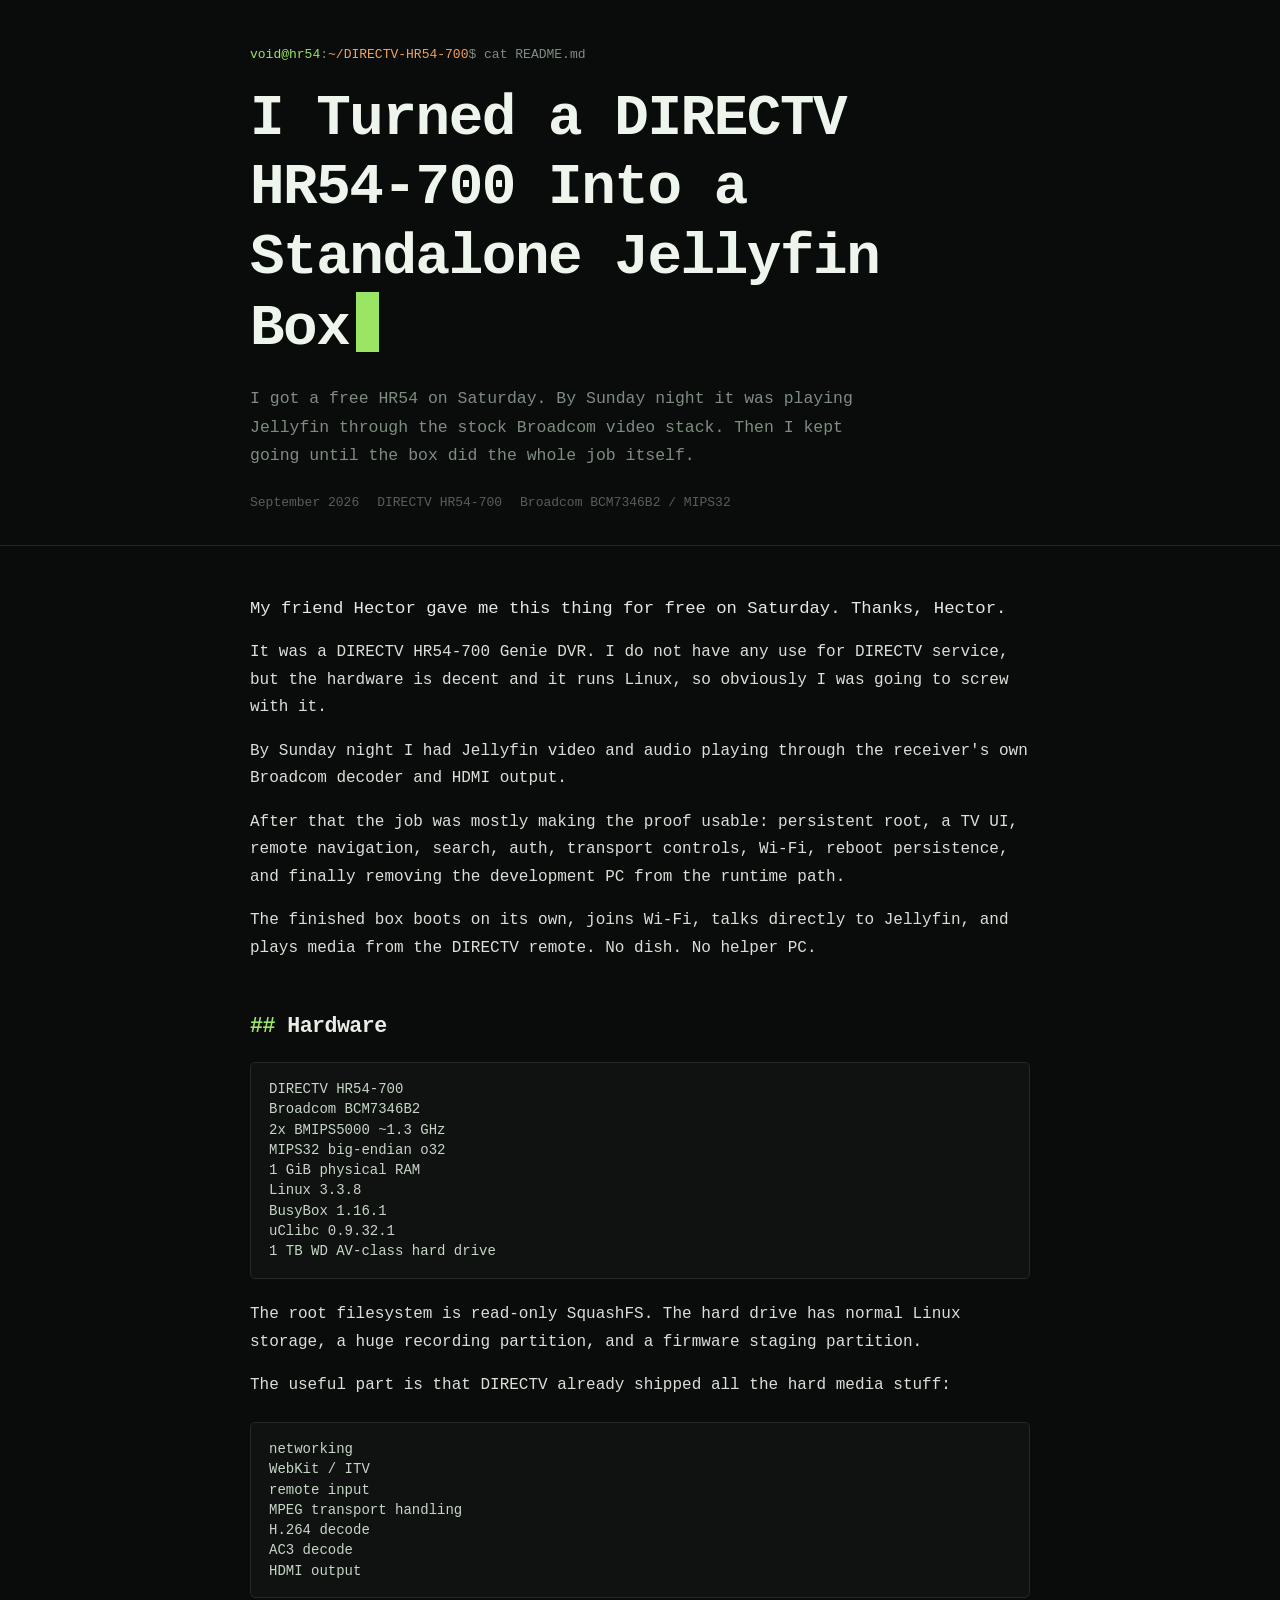
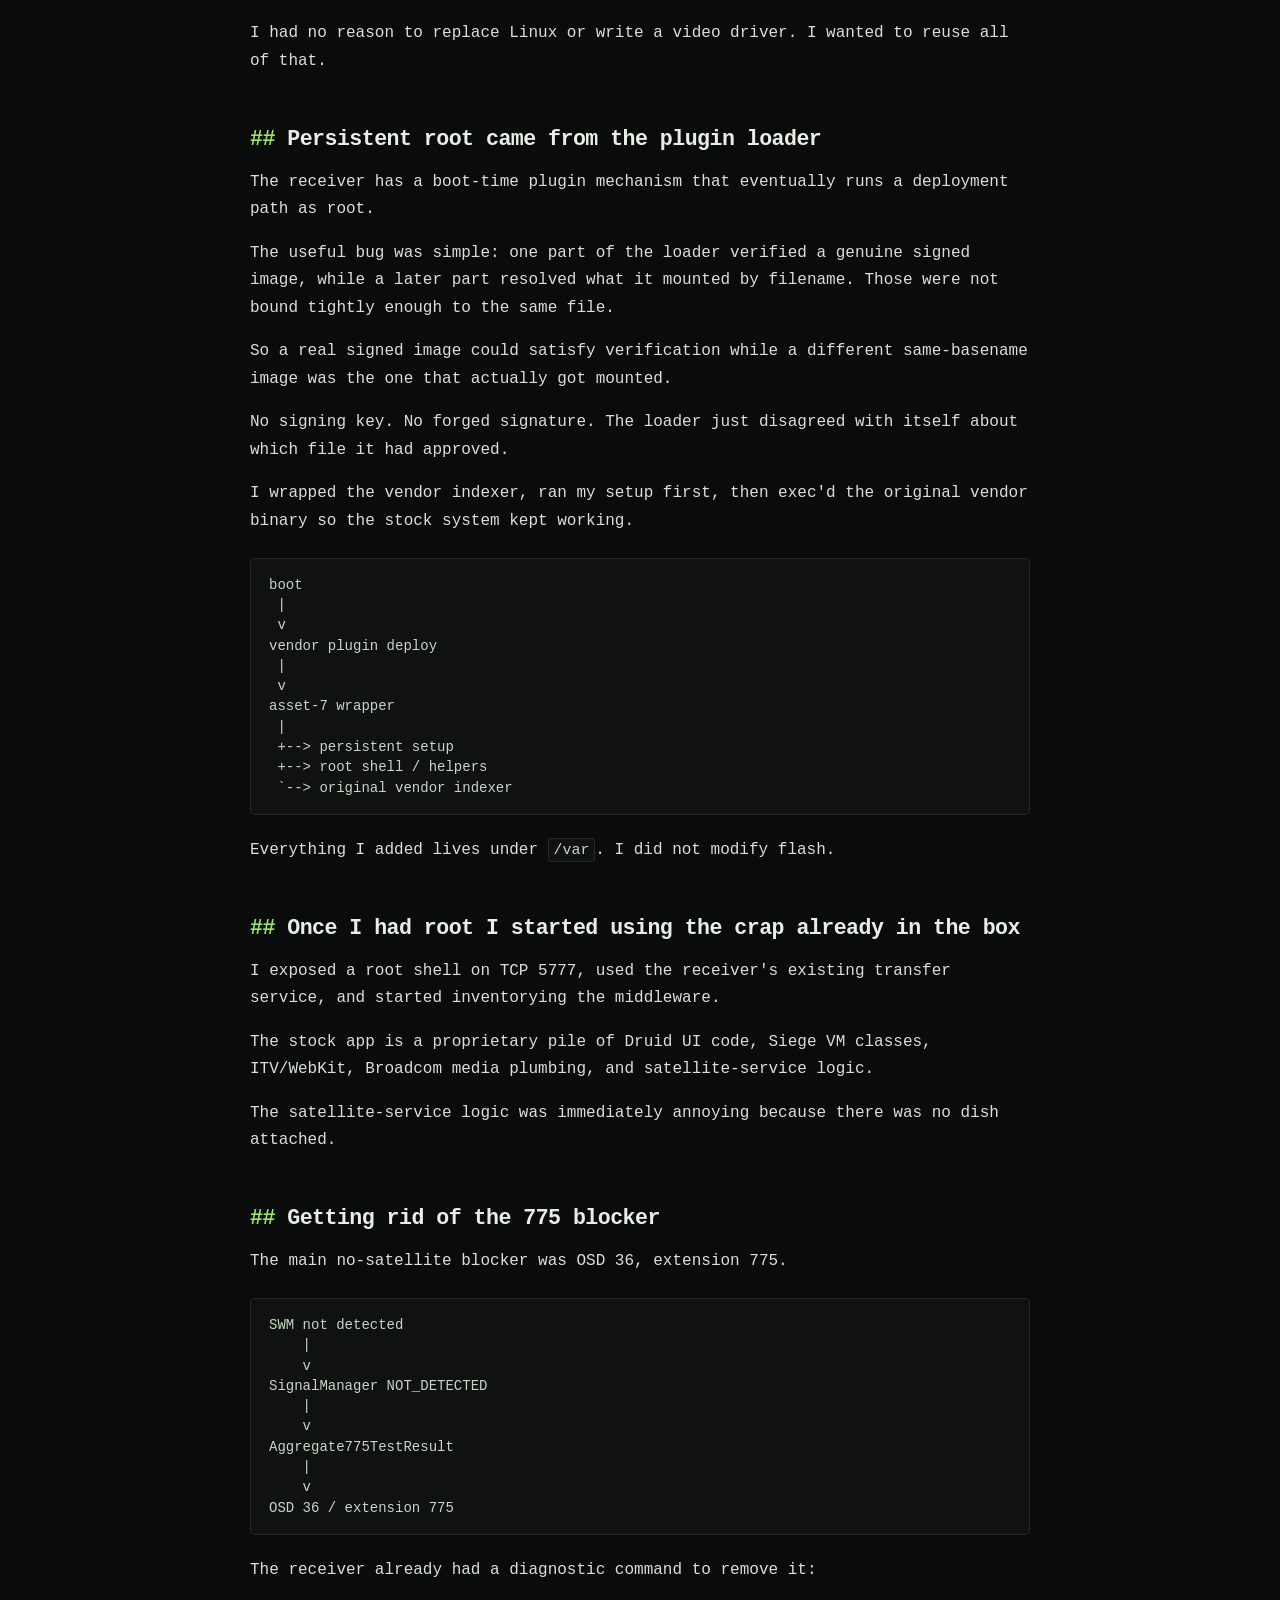
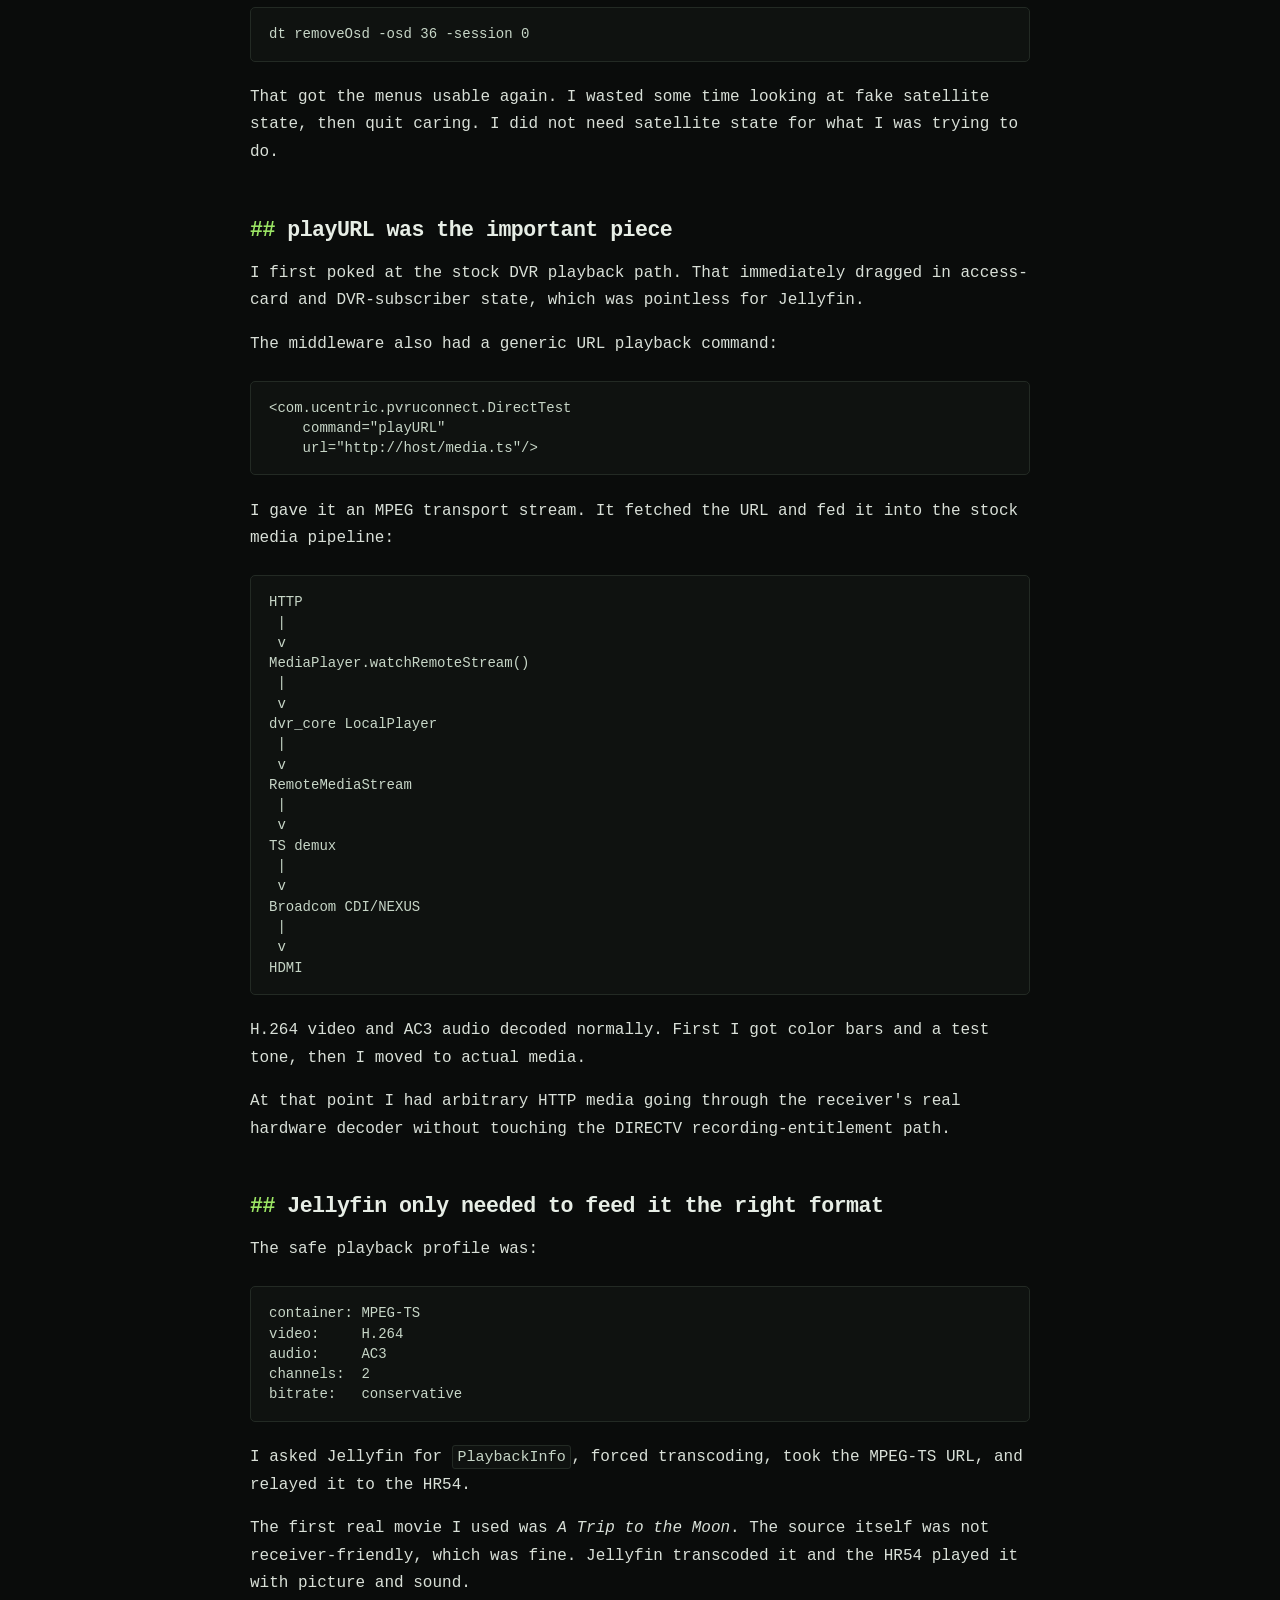
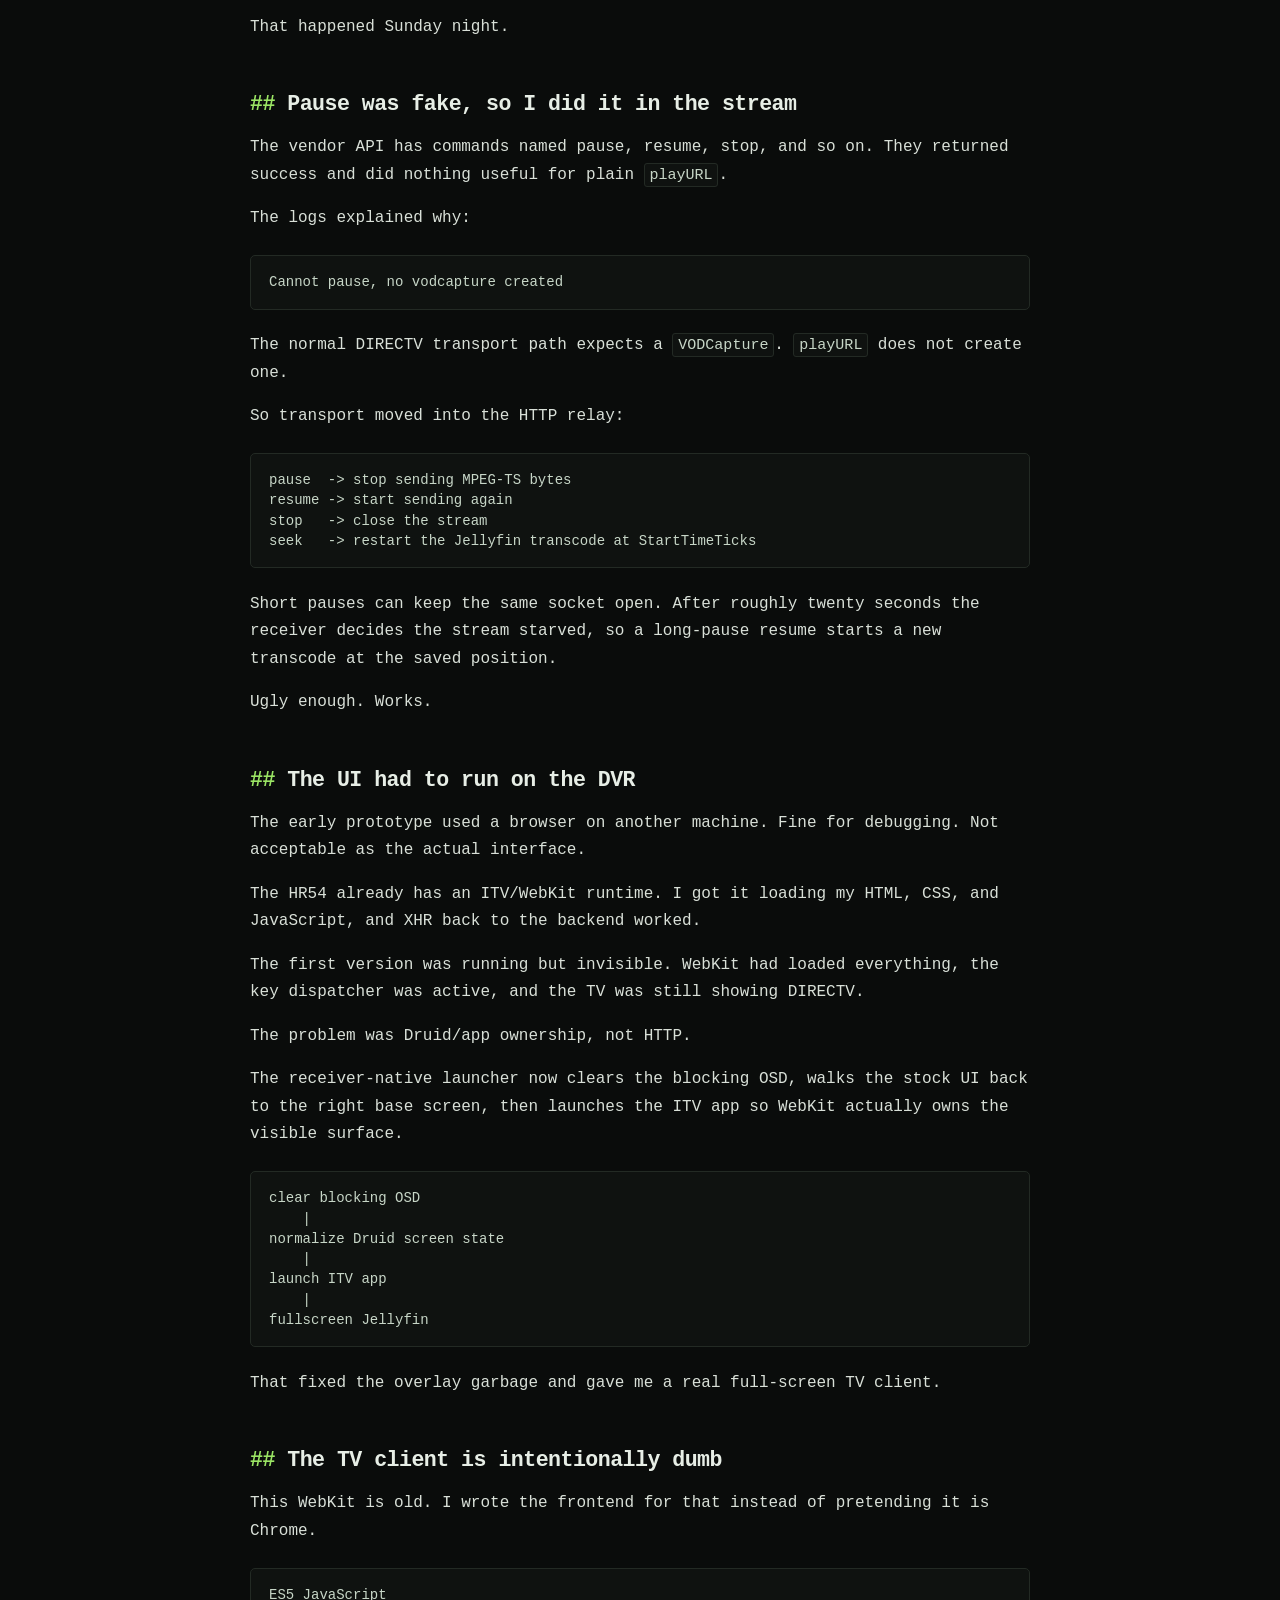
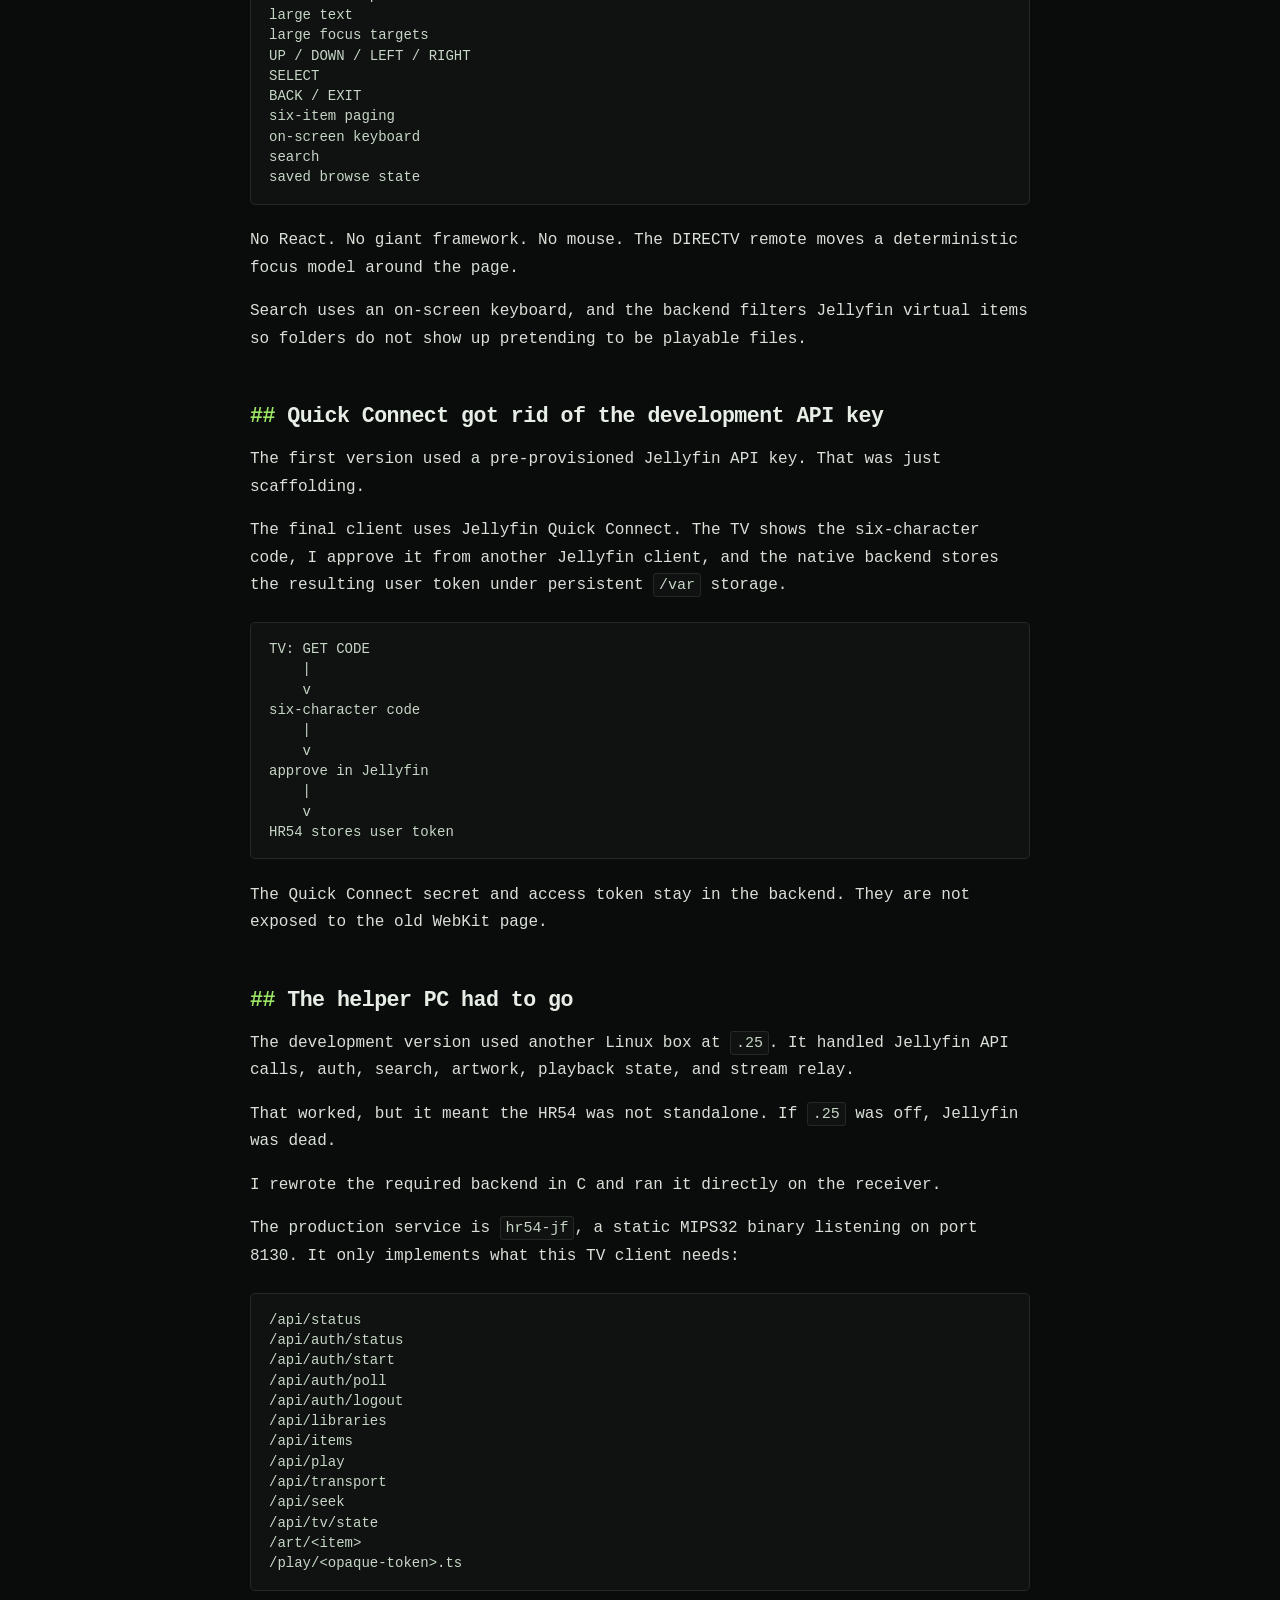
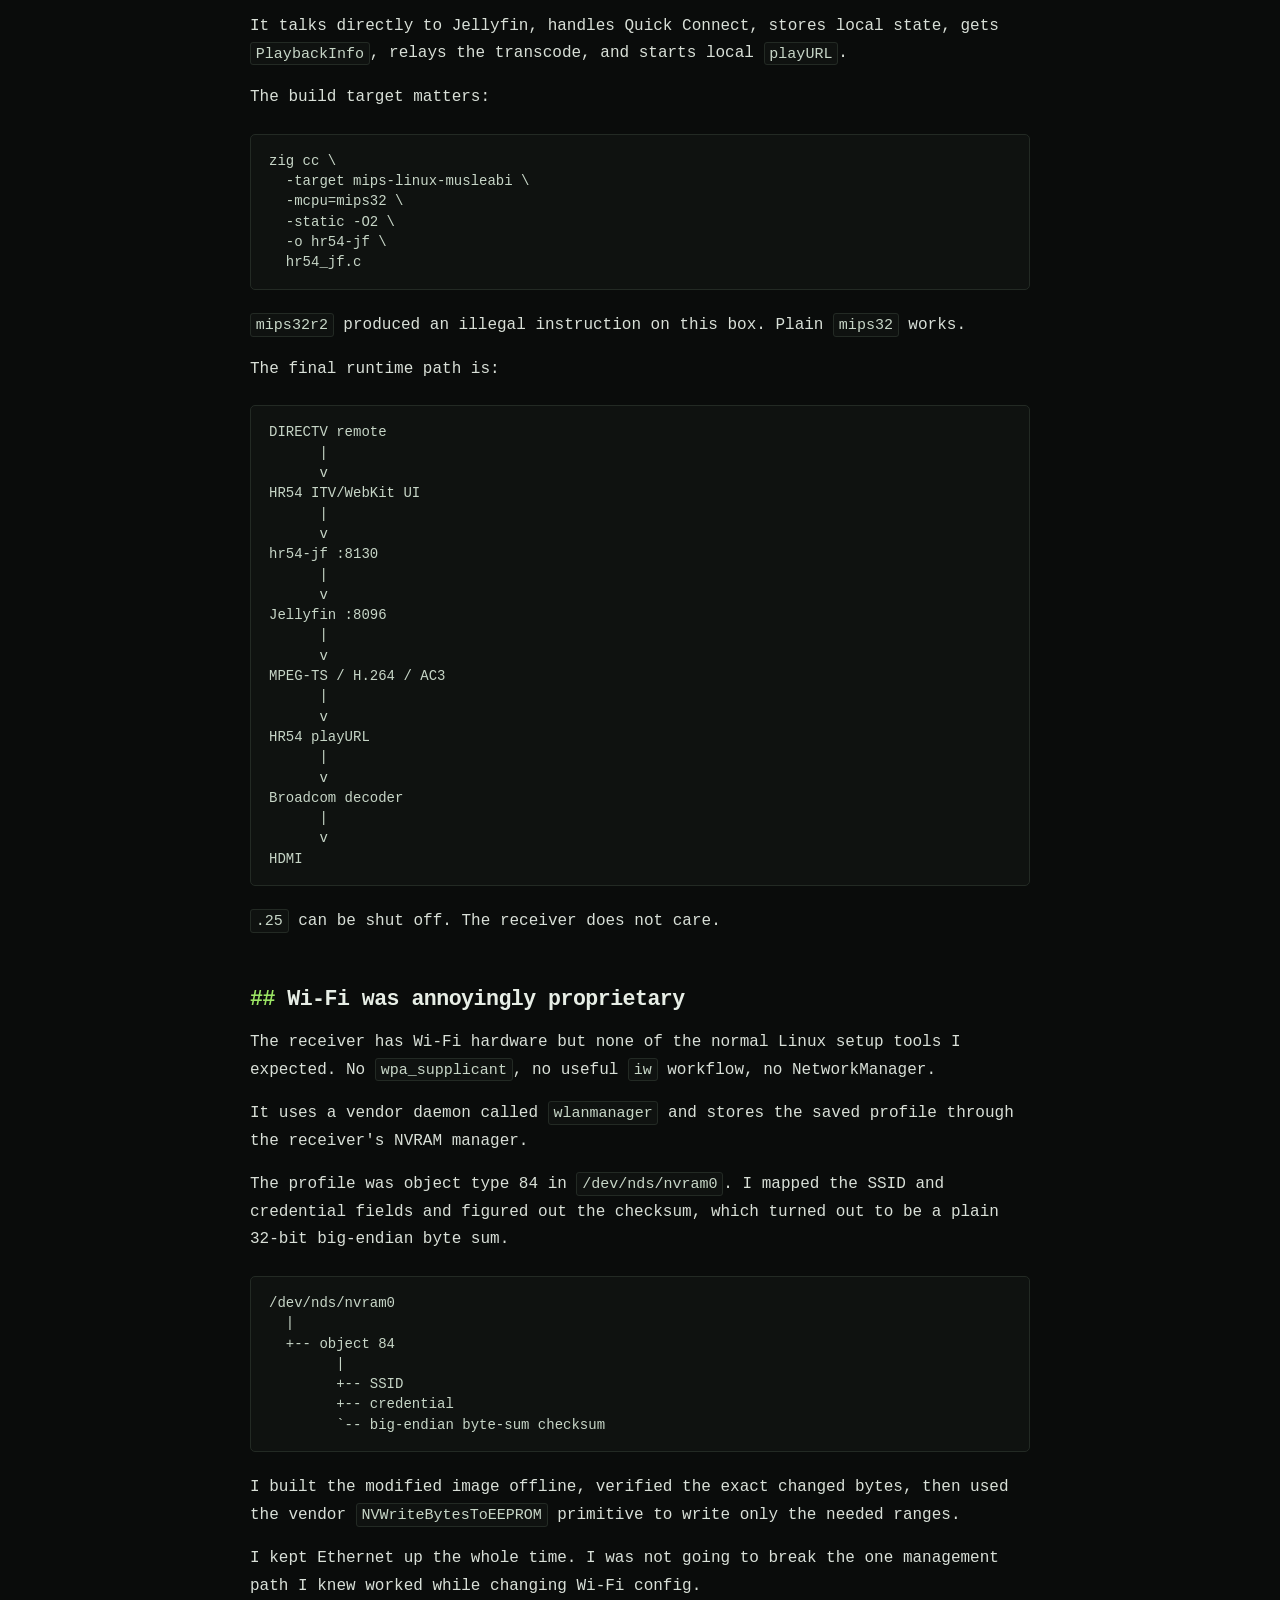
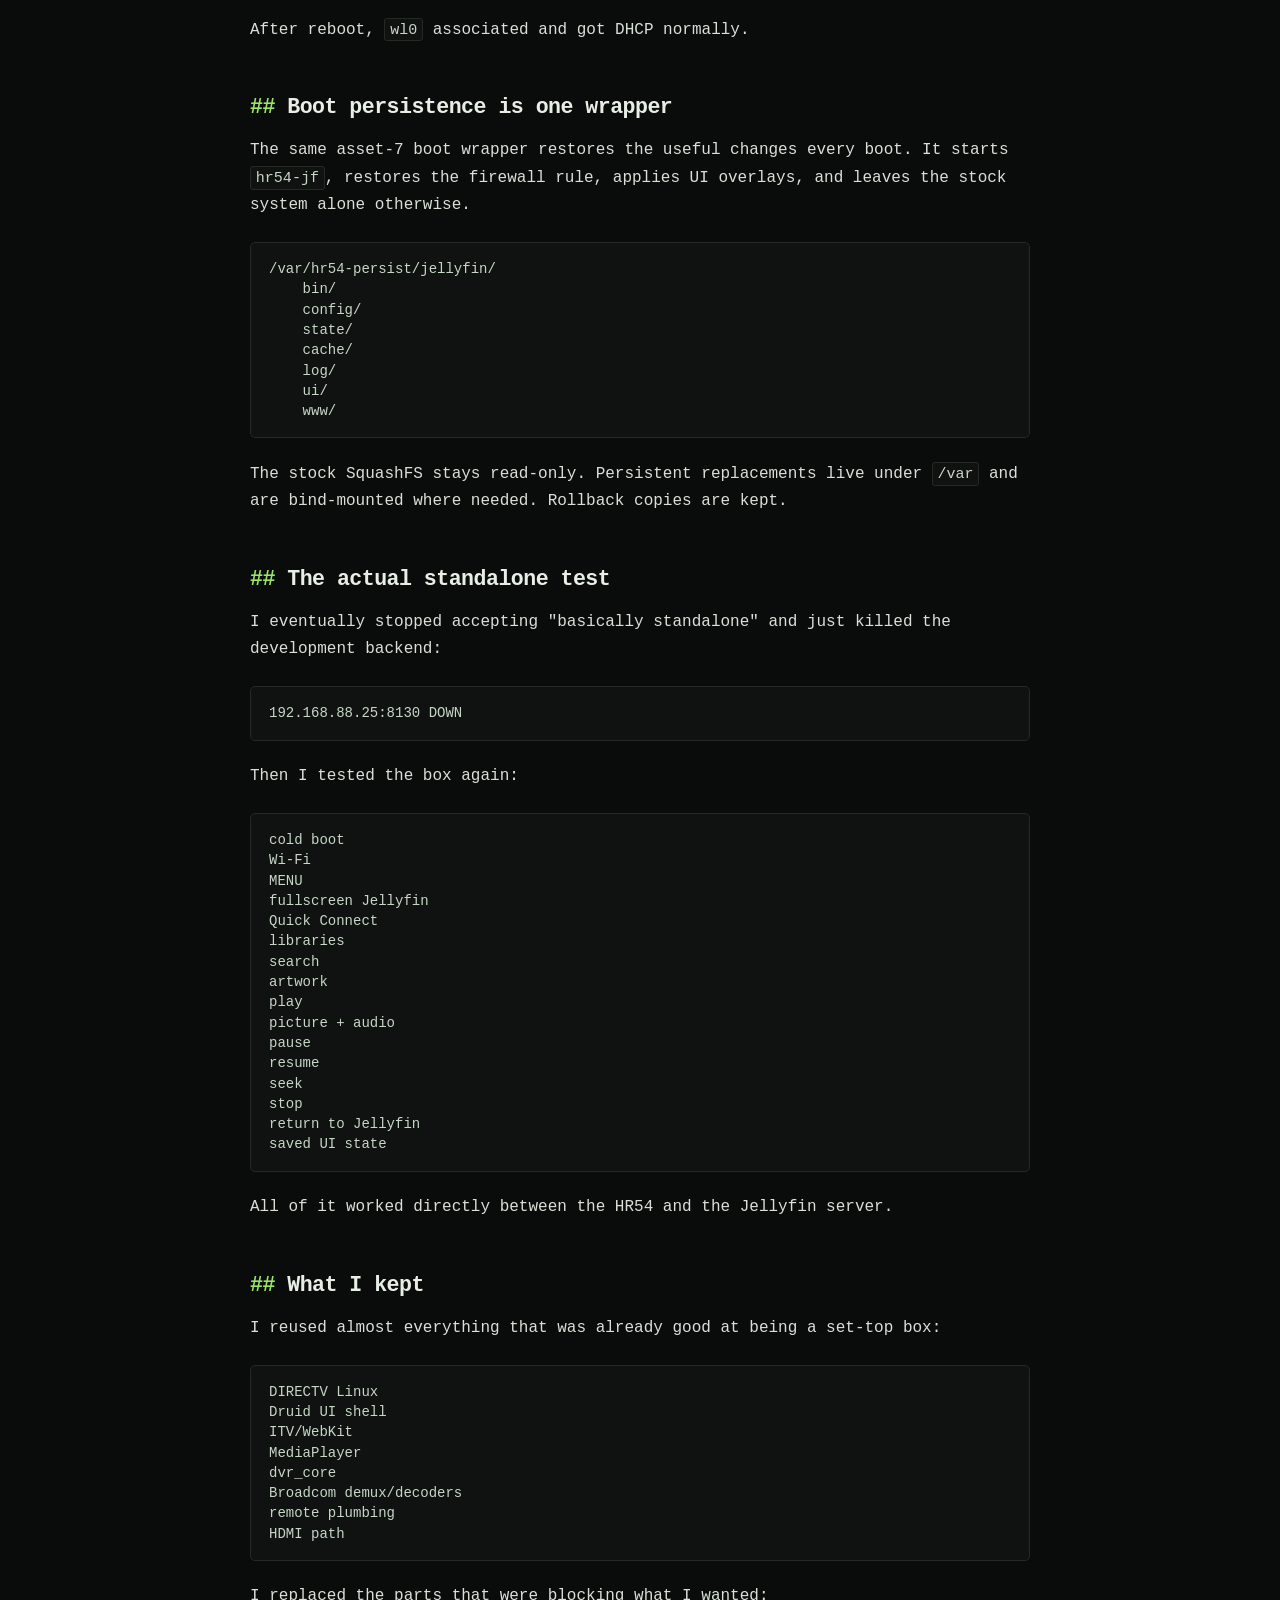
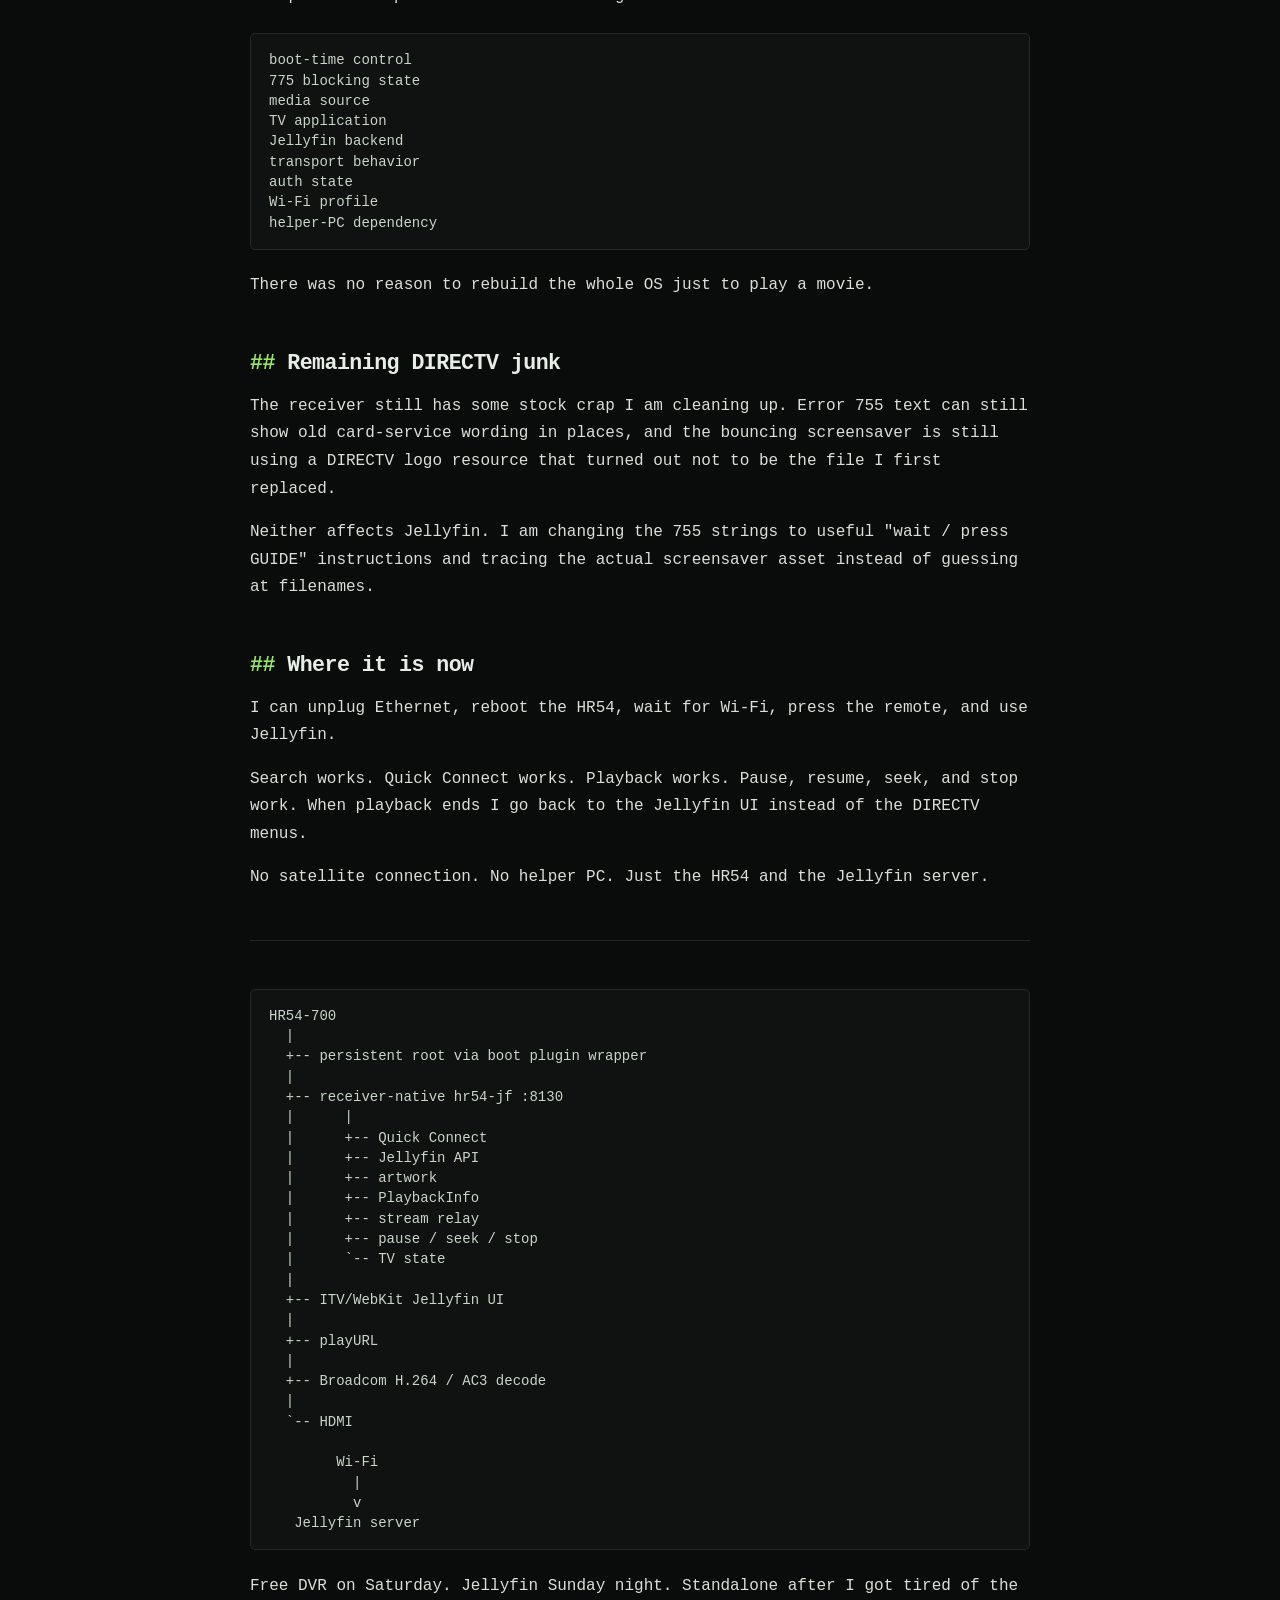
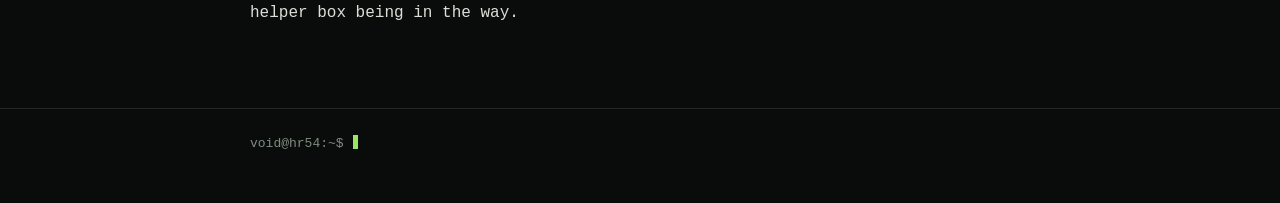
==== commit 099cefac: "Rewrite HR54 article in my actual voice" ====
--- a/index.html
+++ b/index.html
@@ -4,10 +4,10 @@
   <meta charset="utf-8">
   <meta name="viewport" content="width=device-width, initial-scale=1">
   <title>I Turned a DIRECTV HR54-700 Into a Standalone Jellyfin Box</title>
-  <meta name="description" content="How I turned a DIRECTV HR54-700 Genie DVR into a standalone Jellyfin set-top box using persistent root, the stock Broadcom decoder, vendor WebKit, and a receiver-native backend.">
+  <meta name="description" content="How I turned a free DIRECTV HR54-700 Genie DVR into a standalone Jellyfin box using persistent root, the stock Broadcom decoder, vendor WebKit, Wi-Fi, Quick Connect, and a native MIPS backend.">
   <meta name="theme-color" content="#0a0c0b">
   <meta property="og:title" content="I Turned a DIRECTV HR54-700 Into a Standalone Jellyfin Box">
-  <meta property="og:description" content="Persistent root, vendor WebKit, Broadcom hardware decode, Quick Connect, Wi-Fi, and absolutely no helper PC left in the final architecture.">
+  <meta property="og:description" content="A free HR54 on Saturday, Jellyfin playback by Sunday night, and eventually no helper PC left in the final architecture.">
   <meta property="og:type" content="article">
   <style>
     :root {
@@ -195,7 +195,7 @@
     <div class="wrap">
       <p class="prompt"><span class="host">void@hr54</span>:<span class="path">~/DIRECTV-HR54-700</span>$ cat README.md</p>
       <h1>I Turned a DIRECTV HR54-700 Into a Standalone Jellyfin Box<span class="cursor" aria-hidden="true"></span></h1>
-      <p class="dek">A locked satellite DVR, a signed-plugin mistake, a proprietary Java-ish UI stack, a Broadcom decoder, and my refusal to leave a helper PC in the final design.</p>
+      <p class="dek">I got a free HR54 on Saturday. By Sunday night it was playing Jellyfin through the stock Broadcom video stack. Then I kept going until the box did the whole job itself.</p>
       <div class="meta">
         <span>September 2026</span>
         <span>DIRECTV HR54-700</span>
@@ -205,27 +205,17 @@
   </header>
 
   <main class="wrap">
-    <p class="lede">I had a DIRECTV HR54-700 Genie DVR that was basically useless to me in its intended role.</p>
-
-    <p>Which, naturally, meant I wanted to know what else it could do.</p>
-
-    <p>The answer turned out to be: quite a lot.</p>
-
-    <p>After a few days of poking at it, I had persistent root, a remote shell, a way to boot my own code, access to the vendor multimedia stack, a working hardware-decoded HTTP playback path, a TV UI running inside the receiver's own WebKit environment, Wi-Fi, Jellyfin Quick Connect, search, transport controls, and eventually a completely receiver-native Jellyfin client.</p>
-
-    <p>The finished box does not need a satellite dish.</p>
-
-    <p>It does not need a second PC acting as a proxy.</p>
-
-    <p>It boots, joins Wi-Fi, launches Jellyfin from the DIRECTV remote, talks directly to my Jellyfin server, transcodes into a format the Broadcom decoder likes, and plays it over HDMI.</p>
-
-    <p>That was not the architecture I started with.</p>
-
-    <p>I got there by repeatedly removing pieces until the only things left were the HR54 and Jellyfin.</p>
-
-    <h2>The hardware was better than the software deserved</h2>
-
-    <p>The HR54 is old, but it is not some toy microcontroller pretending to be a DVR.</p>
+    <p class="lede">My friend Hector gave me this thing for free on Saturday. Thanks, Hector.</p>
+
+    <p>It was a DIRECTV HR54-700 Genie DVR. I do not have any use for DIRECTV service, but the hardware is decent and it runs Linux, so obviously I was going to screw with it.</p>
+
+    <p>By Sunday night I had Jellyfin video and audio playing through the receiver's own Broadcom decoder and HDMI output.</p>
+
+    <p>After that the job was mostly making the proof usable: persistent root, a TV UI, remote navigation, search, auth, transport controls, Wi-Fi, reboot persistence, and finally removing the development PC from the runtime path.</p>
+
+    <p>The finished box boots on its own, joins Wi-Fi, talks directly to Jellyfin, and plays media from the DIRECTV remote. No dish. No helper PC.</p>
+
+    <h2>Hardware</h2>
 
 <pre><code>DIRECTV HR54-700
 Broadcom BCM7346B2
@@ -237,59 +227,31 @@
 uClibc 0.9.32.1
 1 TB WD AV-class hard drive</code></pre>
 
-    <p>The Linux root filesystem is a read-only SquashFS image.</p>
-
-    <p>The hard drive contains normal-ish Linux storage plus a giant recording partition and a firmware staging partition.</p>
-
-    <p>The interesting part is that the box already contains every expensive thing I actually need from a media client:</p>
-
-<pre><code>network stack
-HTTP clients
-vendor UI middleware
-WebKit
+    <p>The root filesystem is read-only SquashFS. The hard drive has normal Linux storage, a huge recording partition, and a firmware staging partition.</p>
+
+    <p>The useful part is that DIRECTV already shipped all the hard media stuff:</p>
+
+<pre><code>networking
+WebKit / ITV
+remote input
 MPEG transport handling
 H.264 decode
 AC3 decode
-HDMI output
-remote-control input</code></pre>
-
-    <p>So, much like my Google Glass project, the obvious conclusion was:</p>
-
-    <blockquote>Do not replace the hardware stack. Abuse the hardware stack.</blockquote>
-
-    <p>I did not need to port Linux.</p>
-
-    <p>I did not need a desktop environment.</p>
-
-    <p>I did not need to figure out how to initialize the Broadcom video pipeline from scratch.</p>
-
-    <p>DIRECTV had already done all of that work for me.</p>
-
-    <p>I just needed to get in front of it.</p>
-
-    <h2>The first useful bug was in the plugin path</h2>
-
-    <p>The receiver has a boot-time plugin mechanism.</p>
-
-    <p>That is exactly the sort of sentence that makes you stop whatever else you are doing.</p>
-
-    <p>The normal boot sequence eventually calls a plugin deployment script as root. The plugin loader verifies a signed image, then later resolves the image it actually mounts by filename.</p>
-
-    <p>Those two operations were not tied together as tightly as they should have been.</p>
-
-    <p>That gave me a path where a genuine signed image could satisfy the authentication step while a different same-basename image was what actually got mounted.</p>
-
-    <p>I did not forge a signature.</p>
-
-    <p>I did not have a signing key.</p>
-
-    <p>I just convinced two parts of the software to disagree about which file they were talking about.</p>
-
-    <p>That is enough.</p>
-
-    <p>I kept the real vendor payload that the system expected, wrapped the vendor indexer, and inserted my own startup logic before delegating back to the original binary.</p>
-
-    <p>That gave me persistent root execution every boot without touching flash.</p>
+HDMI output</code></pre>
+
+    <p>I had no reason to replace Linux or write a video driver. I wanted to reuse all of that.</p>
+
+    <h2>Persistent root came from the plugin loader</h2>
+
+    <p>The receiver has a boot-time plugin mechanism that eventually runs a deployment path as root.</p>
+
+    <p>The useful bug was simple: one part of the loader verified a genuine signed image, while a later part resolved what it mounted by filename. Those were not bound tightly enough to the same file.</p>
+
+    <p>So a real signed image could satisfy verification while a different same-basename image was the one that actually got mounted.</p>
+
+    <p>No signing key. No forged signature. The loader just disagreed with itself about which file it had approved.</p>
+
+    <p>I wrapped the vendor indexer, ran my setup first, then exec'd the original vendor binary so the stock system kept working.</p>
 
 <pre><code>boot
  |
@@ -297,41 +259,25 @@
 vendor plugin deploy
  |
  v
-my asset-7 wrapper
+asset-7 wrapper
  |
  +--> persistent setup
- |
  +--> root shell / helpers
- |
  `--> original vendor indexer</code></pre>
 
-    <p>That last part mattered.</p>
-
-    <p>I was not trying to turn the receiver into a science project that only boots when all the planets align.</p>
-
-    <p>I wanted the stock system to keep running.</p>
-
-    <p>So every useful modification became a reversible overlay under <code>/var</code>, with the original system still underneath it.</p>
-
-    <h2>A root shell changes the character of the problem</h2>
-
-    <p>Once I had reliable root, the project stopped being "can I hack this" and became "what useful machinery is already in here."</p>
-
-    <p>I exposed a root shell on TCP 5777 and used the receiver's existing transfer service for moving files around.</p>
-
-    <p>Then I started inventorying the middleware.</p>
-
-    <p>The stock DIRECTV application is a giant proprietary thing sitting on top of Linux, with Druid UI classes, a Siege VM, ITV/WebKit, a pile of Broadcom multimedia plumbing, and an impressive quantity of code dedicated to yelling at you about satellite state.</p>
-
-    <p>That last part became the next problem.</p>
-
-    <h2>The box would not shut up about the missing dish</h2>
-
-    <p>With no satellite hardware attached, the receiver really wants you to know about it.</p>
-
-    <p>The main blocker was OSD 36, extension 775.</p>
-
-    <p>The logs were actually pretty good here.</p>
+    <p>Everything I added lives under <code>/var</code>. I did not modify flash.</p>
+
+    <h2>Once I had root I started using the crap already in the box</h2>
+
+    <p>I exposed a root shell on TCP 5777, used the receiver's existing transfer service, and started inventorying the middleware.</p>
+
+    <p>The stock app is a proprietary pile of Druid UI code, Siege VM classes, ITV/WebKit, Broadcom media plumbing, and satellite-service logic.</p>
+
+    <p>The satellite-service logic was immediately annoying because there was no dish attached.</p>
+
+    <h2>Getting rid of the 775 blocker</h2>
+
+    <p>The main no-satellite blocker was OSD 36, extension 775.</p>
 
 <pre><code>SWM not detected
     |
@@ -344,43 +290,23 @@
     v
 OSD 36 / extension 775</code></pre>
 
-    <p>I could remove it with the receiver's own diagnostic plumbing:</p>
+    <p>The receiver already had a diagnostic command to remove it:</p>
 
 <pre><code>dt removeOsd -osd 36 -session 0</code></pre>
 
-    <p>That was enough to get normal menu navigation back.</p>
-
-    <p>I did spend some time trying to make the receiver believe in imaginary satellite hardware.</p>
-
-    <p>That was not the useful path.</p>
-
-    <p>The useful path was to stop caring about satellite state entirely.</p>
-
-    <h2>The real breakthrough was playURL</h2>
-
-    <p>The obvious bad idea was to make the stock DVR playback stack play Jellyfin content.</p>
-
-    <p>That ran directly into subscriber and access-card state.</p>
-
-    <p>The receiver knew it was not an authorized DVR subscriber, and the normal recorded-content path eventually produced the expected service errors.</p>
-
-    <p>Fine.</p>
-
-    <p>I do not actually need the DVR path.</p>
-
-    <p>Buried in the middleware was a generic remote-stream playback command:</p>
+    <p>That got the menus usable again. I wasted some time looking at fake satellite state, then quit caring. I did not need satellite state for what I was trying to do.</p>
+
+    <h2>playURL was the important piece</h2>
+
+    <p>I first poked at the stock DVR playback path. That immediately dragged in access-card and DVR-subscriber state, which was pointless for Jellyfin.</p>
+
+    <p>The middleware also had a generic URL playback command:</p>
 
 <pre><code>&lt;com.ucentric.pvruconnect.DirectTest
     command="playURL"
     url="http://host/media.ts"/&gt;</code></pre>
 
-    <p>This was the point where the project stopped being theoretical.</p>
-
-    <p>I fed it a test transport stream.</p>
-
-    <p>The receiver fetched it over HTTP.</p>
-
-    <p>Then the stock media stack did exactly what it was built to do:</p>
+    <p>I gave it an MPEG transport stream. It fetched the URL and fed it into the stock media pipeline:</p>
 
 <pre><code>HTTP
  |
@@ -394,7 +320,7 @@
 RemoteMediaStream
  |
  v
-transport-stream demux
+TS demux
  |
  v
 Broadcom CDI/NEXUS
@@ -402,198 +328,93 @@
  v
 HDMI</code></pre>
 
-    <p>The logs showed H.264 video, AC3 audio, decoder configuration, frame presentation, and normal playback position updates.</p>
-
-    <p>Then I looked at the TV.</p>
-
-    <p>Color bars.</p>
-
-    <p>Sine tone.</p>
-
-    <p>Good.</p>
-
-    <p>At that point I had arbitrary network media going through the original hardware decoder without touching DIRECTV's DVR entitlement path.</p>
-
-    <h2>Jellyfin was mostly a transcoding problem</h2>
-
-    <p>Once <code>playURL</code> worked, Jellyfin itself was not especially mysterious.</p>
-
-    <p>I needed Jellyfin to hand the HR54 something conservative enough that a 2010s embedded decoder would not throw a tantrum.</p>
-
-    <p>The safe profile ended up being:</p>
+    <p>H.264 video and AC3 audio decoded normally. First I got color bars and a test tone, then I moved to actual media.</p>
+
+    <p>At that point I had arbitrary HTTP media going through the receiver's real hardware decoder without touching the DIRECTV recording-entitlement path.</p>
+
+    <h2>Jellyfin only needed to feed it the right format</h2>
+
+    <p>The safe playback profile was:</p>
 
 <pre><code>container: MPEG-TS
 video:     H.264
-sound:     AC3
+audio:     AC3
 channels:  2
 bitrate:   conservative</code></pre>
 
-    <p>I wrote a small client that asked Jellyfin for <code>PlaybackInfo</code>, explicitly disabled direct play, selected an MPEG-TS transcoding URL, and exposed that stream to the receiver through an opaque local URL.</p>
-
-    <p>The first real movie I used was <em>A Trip to the Moon</em>.</p>
-
-    <p>The source file was not even in a receiver-friendly format.</p>
-
-    <p>Jellyfin transcoded it.</p>
-
-    <p>The HR54 fetched the resulting MPEG-TS stream.</p>
-
-    <p>I got picture and sound.</p>
-
-    <p>At that point the core problem was solved.</p>
-
-    <p>The remaining work was turning an ugly proof into an appliance.</p>
-
-    <h2>Of course pause did not pause</h2>
-
-    <p>I assumed the vendor playback API would have useful transport controls.</p>
-
-    <p>It technically had commands with names like pause and stop.</p>
-
-    <p>They also technically did fuck all for this playback path.</p>
-
-    <p>The reason became obvious in the logs:</p>
+    <p>I asked Jellyfin for <code>PlaybackInfo</code>, forced transcoding, took the MPEG-TS URL, and relayed it to the HR54.</p>
+
+    <p>The first real movie I used was <em>A Trip to the Moon</em>. The source itself was not receiver-friendly, which was fine. Jellyfin transcoded it and the HR54 played it with picture and sound.</p>
+
+    <p>That happened Sunday night.</p>
+
+    <h2>Pause was fake, so I did it in the stream</h2>
+
+    <p>The vendor API has commands named pause, resume, stop, and so on. They returned success and did nothing useful for plain <code>playURL</code>.</p>
+
+    <p>The logs explained why:</p>
 
 <pre><code>Cannot pause, no vodcapture created</code></pre>
 
-    <p>The normal DIRECTV transport machinery expects a <code>VODCapture</code> object.</p>
-
-    <p>Plain <code>playURL</code> does not create one.</p>
-
-    <p>So I stopped trying to make the middleware pause itself.</p>
-
-    <p>I owned the HTTP socket.</p>
-
-    <p>That is better.</p>
-
-    <p>Pause became "stop sending bytes but keep the socket open."</p>
-
-    <p>Resume became "start sending bytes again."</p>
-
-    <p>Stop became "close the stream."</p>
-
-    <p>Seek became "ask Jellyfin for a new stream starting at a different <code>StartTimeTicks</code> value and restart playback."</p>
-
-<pre><code>pause  -> gate MPEG-TS bytes
-resume -> release gate
-stop   -> EOF
-seek   -> new Jellyfin transcode at offset</code></pre>
-
-    <p>This worked extremely well until the pause was long enough for the receiver to decide the stream had starved to death.</p>
-
-    <p>That happened around twenty seconds.</p>
-
-    <p>So short pauses keep the connection.</p>
-
-    <p>Long pauses restart the transcode at the stored playback position.</p>
-
-    <p>It is not elegant.</p>
-
-    <p>It is reliable.</p>
-
-    <h2>I needed a UI on the actual box</h2>
-
-    <p>For a while I had a perfectly functional browser remote on another machine.</p>
-
-    <p>That was useful for development and completely unacceptable as the final product.</p>
-
-    <p>If I have to pick up a laptop to use my hacked set-top box, I have made a very elaborate Chromecast with worse judgment.</p>
-
-    <p>The HR54 already has an ITV/WebKit application environment.</p>
-
-    <p>So the next job was to make it render my own page.</p>
-
-    <p>The first test was deceptively encouraging.</p>
-
-    <p>I could start an app with a local URL.</p>
-
-    <p>WebKit fetched the HTML, CSS, and JavaScript.</p>
-
-    <p>XHR calls worked.</p>
-
-    <p>The vendor key dispatcher came alive.</p>
-
-    <p>And the TV still showed the stock DIRECTV screen.</p>
-
-    <p>Excellent.</p>
-
-    <h2>Running is not the same as visible</h2>
-
-    <p>The direct ITV launch path created a perfectly healthy hidden application.</p>
-
-    <p>It had no useful ownership of the visible graphics plane.</p>
-
-    <p>This sent me into the receiver's Druid app-service plumbing: <code>TvAppService</code>, <code>BbAppService</code>, <code>ItvService</code>, app lifecycle callbacks, screen ownership, and the various ways the stock UI transitions between surfaces.</p>
-
-    <p>The practical solution was not to rewrite the entire UI stack.</p>
-
-    <p>The receiver-native launcher learned to normalize the Druid state first:</p>
+    <p>The normal DIRECTV transport path expects a <code>VODCapture</code>. <code>playURL</code> does not create one.</p>
+
+    <p>So transport moved into the HTTP relay:</p>
+
+<pre><code>pause  -> stop sending MPEG-TS bytes
+resume -> start sending again
+stop   -> close the stream
+seek   -> restart the Jellyfin transcode at StartTimeTicks</code></pre>
+
+    <p>Short pauses can keep the same socket open. After roughly twenty seconds the receiver decides the stream starved, so a long-pause resume starts a new transcode at the saved position.</p>
+
+    <p>Ugly enough. Works.</p>
+
+    <h2>The UI had to run on the DVR</h2>
+
+    <p>The early prototype used a browser on another machine. Fine for debugging. Not acceptable as the actual interface.</p>
+
+    <p>The HR54 already has an ITV/WebKit runtime. I got it loading my HTML, CSS, and JavaScript, and XHR back to the backend worked.</p>
+
+    <p>The first version was running but invisible. WebKit had loaded everything, the key dispatcher was active, and the TV was still showing DIRECTV.</p>
+
+    <p>The problem was Druid/app ownership, not HTTP.</p>
+
+    <p>The receiver-native launcher now clears the blocking OSD, walks the stock UI back to the right base screen, then launches the ITV app so WebKit actually owns the visible surface.</p>
 
 <pre><code>clear blocking OSD
     |
-walk back toward LiveTV screen 2320
+normalize Druid screen state
     |
 launch ITV app
     |
-WebKit owns the visible TV surface</code></pre>
-
-    <p>That produced a reliable full-screen Jellyfin page instead of a weird overlay on top of DIRECTV's menus.</p>
-
-    <p>The DOM itself reports a 1920x1080 canvas.</p>
-
-    <p>The underlying WebKit/GL implementation is ancient and internally weird.</p>
-
-    <p>I stopped caring once the pixels were where I wanted them.</p>
-
-    <h2>The TV client is deliberately simple</h2>
-
-    <p>I briefly had a page that looked like a desktop web app shrunk onto a television.</p>
-
-    <p>It was awful.</p>
-
-    <p>The final UI is an ES5-compatible 10-foot interface because this WebKit is old enough to have opinions about JavaScript that should probably be in a museum.</p>
-
-    <p>The important pieces are:</p>
-
-<pre><code>large type
+fullscreen Jellyfin</code></pre>
+
+    <p>That fixed the overlay garbage and gave me a real full-screen TV client.</p>
+
+    <h2>The TV client is intentionally dumb</h2>
+
+    <p>This WebKit is old. I wrote the frontend for that instead of pretending it is Chrome.</p>
+
+<pre><code>ES5 JavaScript
+large text
 large focus targets
-UP/DOWN/LEFT/RIGHT
+UP / DOWN / LEFT / RIGHT
 SELECT
-BACK/EXIT
+BACK / EXIT
 six-item paging
 on-screen keyboard
 search
 saved browse state</code></pre>
 
-    <p>No mouse.</p>
-
-    <p>No touch.</p>
-
-    <p>No modern framework.</p>
-
-    <p>No reason to make a 1.3 GHz MIPS DVR parse a megabyte of JavaScript because somebody discovered React in 2018.</p>
-
-    <p>The DIRECTV remote moves a deterministic focus model around the page.</p>
-
-    <p>Search uses a large on-screen keyboard.</p>
-
-    <p>The backend filters out Jellyfin's virtual/non-file items so I do not end up presenting series folders as if they were playable video files.</p>
-
-    <h2>Authentication needed to stop being a developer hack</h2>
-
-    <p>The first playback proof used a pre-provisioned Jellyfin API key.</p>
-
-    <p>That is fine when the user is me sitting at a shell.</p>
-
-    <p>It is not a real appliance login flow.</p>
-
-    <p>Jellyfin supports Quick Connect, which is exactly the sort of thing this box needs.</p>
-
-    <p>The TV shows a six-character public code.</p>
-
-    <p>I approve it from another already-authenticated Jellyfin client.</p>
-
-    <p>The receiver exchanges the Quick Connect secret for a normal user token and stores that token under persistent <code>/var</code> storage with private permissions.</p>
+    <p>No React. No giant framework. No mouse. The DIRECTV remote moves a deterministic focus model around the page.</p>
+
+    <p>Search uses an on-screen keyboard, and the backend filters Jellyfin virtual items so folders do not show up pretending to be playable files.</p>
+
+    <h2>Quick Connect got rid of the development API key</h2>
+
+    <p>The first version used a pre-provisioned Jellyfin API key. That was just scaffolding.</p>
+
+    <p>The final client uses Jellyfin Quick Connect. The TV shows the six-character code, I approve it from another Jellyfin client, and the native backend stores the resulting user token under persistent <code>/var</code> storage.</p>
 
 <pre><code>TV: GET CODE
     |
@@ -601,37 +422,22 @@
 six-character code
     |
     v
-approve elsewhere
+approve in Jellyfin
     |
     v
-HR54 gets user token
-    |
-    v
-persist token on receiver</code></pre>
-
-    <p>The secret and access token never need to live in the old WebKit page.</p>
-
-    <p>The browser is presentation.</p>
-
-    <p>The native backend owns credentials.</p>
-
-    <h2>I accidentally built a client/server system and then removed the server</h2>
-
-    <p>The first useful version had a Linux development machine at <code>.25</code> doing all the smart work.</p>
-
-    <p>The HR54 served the page locally, but API requests, auth, search, artwork, playback orchestration, and stream relay all bounced through the other machine.</p>
-
-    <p>It worked.</p>
-
-    <p>It was also bullshit.</p>
-
-    <p>If the goal is to turn the HR54 into a Jellyfin box, a second always-on computer should not be part of the runtime dependency graph.</p>
-
-    <p>So I wrote the backend again in C for the receiver.</p>
-
-    <p>The result is <code>hr54-jf</code>: a small static MIPS32 service that runs directly on the DVR.</p>
-
-    <p>It implements only what the TV client actually needs:</p>
+HR54 stores user token</code></pre>
+
+    <p>The Quick Connect secret and access token stay in the backend. They are not exposed to the old WebKit page.</p>
+
+    <h2>The helper PC had to go</h2>
+
+    <p>The development version used another Linux box at <code>.25</code>. It handled Jellyfin API calls, auth, search, artwork, playback state, and stream relay.</p>
+
+    <p>That worked, but it meant the HR54 was not standalone. If <code>.25</code> was off, Jellyfin was dead.</p>
+
+    <p>I rewrote the required backend in C and ran it directly on the receiver.</p>
+
+    <p>The production service is <code>hr54-jf</code>, a static MIPS32 binary listening on port 8130. It only implements what this TV client needs:</p>
 
 <pre><code>/api/status
 /api/auth/status
@@ -647,27 +453,20 @@
 /art/&lt;item&gt;
 /play/&lt;opaque-token&gt;.ts</code></pre>
 
-    <p>It has a tiny HTTP client.</p>
-
-    <p>It has a tiny JSON parser.</p>
-
-    <p>It handles Quick Connect.</p>
-
-    <p>It asks Jellyfin for playback information.</p>
-
-    <p>It relays the MPEG-TS stream.</p>
-
-    <p>It gates bytes for pause.</p>
-
-    <p>It restarts at offsets for seek and long-pause resume.</p>
-
-    <p>It invokes the receiver's local playback wrapper.</p>
-
-    <p>It stores auth and browse state locally.</p>
-
-    <p>It also watches the stock UI and launches the Jellyfin WebKit page when I hit the menu path.</p>
-
-    <p>The final topology is pleasantly stupid:</p>
+    <p>It talks directly to Jellyfin, handles Quick Connect, stores local state, gets <code>PlaybackInfo</code>, relays the transcode, and starts local <code>playURL</code>.</p>
+
+    <p>The build target matters:</p>
+
+<pre><code>zig cc \
+  -target mips-linux-musleabi \
+  -mcpu=mips32 \
+  -static -O2 \
+  -o hr54-jf \
+  hr54_jf.c</code></pre>
+
+    <p><code>mips32r2</code> produced an illegal instruction on this box. Plain <code>mips32</code> works.</p>
+
+    <p>The final runtime path is:</p>
 
 <pre><code>DIRECTV remote
       |
@@ -692,53 +491,33 @@
       v
 HDMI</code></pre>
 
-    <p>The old helper machine can be powered off.</p>
-
-    <p>That was the actual definition of done.</p>
-
-    <h2>Wi-Fi was its own stupid little adventure</h2>
-
-    <p>The receiver has Wi-Fi hardware.</p>
-
-    <p>It does not have <code>wpa_supplicant</code>, <code>iw</code>, NetworkManager, or any of the tools you would normally use to configure Wi-Fi on Linux.</p>
-
-    <p>Instead it has a vendor daemon called <code>wlanmanager</code>, Broadcom libraries, proprietary IPC sockets, and saved connection state in the receiver's NVRAM manager.</p>
-
-    <p>So I stopped looking for Linux Wi-Fi configuration and started treating it like an appliance.</p>
-
-    <p>The saved WLAN profile turned out to live in NVRAM object type 84.</p>
-
-    <p>I mapped the object layout, found the SSID and credential fields, figured out the checksum format, generated a corrected image offline, and then used the vendor NVRAM write primitive to update only the required byte ranges.</p>
+    <p><code>.25</code> can be shut off. The receiver does not care.</p>
+
+    <h2>Wi-Fi was annoyingly proprietary</h2>
+
+    <p>The receiver has Wi-Fi hardware but none of the normal Linux setup tools I expected. No <code>wpa_supplicant</code>, no useful <code>iw</code> workflow, no NetworkManager.</p>
+
+    <p>It uses a vendor daemon called <code>wlanmanager</code> and stores the saved profile through the receiver's NVRAM manager.</p>
+
+    <p>The profile was object type 84 in <code>/dev/nds/nvram0</code>. I mapped the SSID and credential fields and figured out the checksum, which turned out to be a plain 32-bit big-endian byte sum.</p>
 
 <pre><code>/dev/nds/nvram0
   |
-  +-- object 84: Wi-Fi profile
+  +-- object 84
         |
         +-- SSID
         +-- credential
-        `-- simple big-endian byte-sum checksum</code></pre>
-
-    <p>I did not write the entire 64 KiB device just because I technically could.</p>
-
-    <p>The vendor library already had <code>NVWriteBytesToEEPROM</code>.</p>
-
-    <p>Using that for guarded range writes was much less exciting.</p>
-
-    <p>Less exciting is good when the thing you are editing is the configuration storage required to get back into the box.</p>
-
-    <p>After reboot, <code>wl0</code> associated, DHCP came up, and the receiver stayed reachable.</p>
-
-    <p>Ethernet remained intact the entire time because I am not interested in manufacturing my own recovery problem.</p>
-
-    <h2>Persistence stayed boring on purpose</h2>
-
-    <p>I never wanted a pile of manual post-boot steps.</p>
-
-    <p>The existing asset-7 startup wrapper became the one place that restores the modifications.</p>
-
-    <p>The final version starts <code>hr54-jf</code> on port 8130, restores the required firewall rule, mounts any UI overlays, and then gets out of the way.</p>
-
-    <p>The important persistent state lives under:</p>
+        `-- big-endian byte-sum checksum</code></pre>
+
+    <p>I built the modified image offline, verified the exact changed bytes, then used the vendor <code>NVWriteBytesToEEPROM</code> primitive to write only the needed ranges.</p>
+
+    <p>I kept Ethernet up the whole time. I was not going to break the one management path I knew worked while changing Wi-Fi config.</p>
+
+    <p>After reboot, <code>wl0</code> associated and got DHCP normally.</p>
+
+    <h2>Boot persistence is one wrapper</h2>
+
+    <p>The same asset-7 boot wrapper restores the useful changes every boot. It starts <code>hr54-jf</code>, restores the firewall rule, applies UI overlays, and leaves the stock system alone otherwise.</p>
 
 <pre><code>/var/hr54-persist/jellyfin/
     bin/
@@ -749,27 +528,15 @@
     ui/
     www/</code></pre>
 
-    <p>Everything remains outside flash.</p>
-
-    <p>Every persistent replacement has a rollback copy.</p>
-
-    <p>The stock SquashFS stays stock.</p>
-
-    <p>I can remove the overlays and get the original files back.</p>
-
-    <p>That is a much nicer place to be than "I hex-edited some NAND and now I hope this boots."</p>
-
-    <h2>The test that mattered was turning the other computer off</h2>
-
-    <p>For a while I kept almost declaring the project finished while the development machine was still quietly doing useful work.</p>
-
-    <p>That is not standalone.</p>
-
-    <p>Eventually I made the acceptance test brutally simple:</p>
+    <p>The stock SquashFS stays read-only. Persistent replacements live under <code>/var</code> and are bind-mounted where needed. Rollback copies are kept.</p>
+
+    <h2>The actual standalone test</h2>
+
+    <p>I eventually stopped accepting "basically standalone" and just killed the development backend:</p>
 
 <pre><code>192.168.88.25:8130 DOWN</code></pre>
 
-    <p>Then I tested everything again.</p>
+    <p>Then I tested the box again:</p>
 
 <pre><code>cold boot
 Wi-Fi
@@ -788,84 +555,50 @@
 return to Jellyfin
 saved UI state</code></pre>
 
-    <p>All of it ran directly between the HR54 and the Jellyfin server.</p>
-
-    <p>That is the point where the project stopped being "a DVR that can play Jellyfin" and became "a Jellyfin appliance that happens to be a DIRECTV DVR."</p>
-
-    <h2>What I did not replace</h2>
-
-    <p>This project worked because I resisted the urge to replace everything.</p>
-
-    <p>I kept:</p>
-
-<pre><code>DIRECTV's Linux
-DIRECTV's Druid UI shell
-DIRECTV's ITV/WebKit runtime
-DIRECTV's MediaPlayer
-DIRECTV's dvr_core
-Broadcom's demux and decoders
-DIRECTV's remote-control plumbing
-DIRECTV's HDMI path</code></pre>
-
-    <p>I replaced the pieces that were actually in my way:</p>
+    <p>All of it worked directly between the HR54 and the Jellyfin server.</p>
+
+    <h2>What I kept</h2>
+
+    <p>I reused almost everything that was already good at being a set-top box:</p>
+
+<pre><code>DIRECTV Linux
+Druid UI shell
+ITV/WebKit
+MediaPlayer
+dvr_core
+Broadcom demux/decoders
+remote plumbing
+HDMI path</code></pre>
+
+    <p>I replaced the parts that were blocking what I wanted:</p>
 
 <pre><code>boot-time control
-satellite-blocking OSD state
+775 blocking state
 media source
 TV application
-Jellyfin orchestration
-transport semantics
+Jellyfin backend
+transport behavior
 auth state
 Wi-Fi profile
-runtime dependency on the helper PC</code></pre>
-
-    <p>That distinction saved an absurd amount of work.</p>
-
-    <p>The HR54 already knew how to be a very competent set-top box.</p>
-
-    <p>It just had extremely specific opinions about what it was supposed to be connected to.</p>
-
-    <h2>There are still DIRECTV fossils in it</h2>
-
-    <p>The box is now useful, but it is not pretending it was born this way.</p>
-
-    <p>The stock middleware can still surface old access-card warnings in places I do not care about.</p>
-
-    <p>The stock bouncing screensaver still has some branding behavior I am cleaning up.</p>
-
-    <p>Those are cosmetic fossils, not architectural dependencies.</p>
-
-    <p>At this point I am replacing warning text with useful instructions and chasing the actual image resource the bouncing-logo screensaver renders.</p>
-
-    <p>The important part is already done.</p>
-
-    <h2>The finished result</h2>
-
-    <p>I can unplug the Ethernet cable.</p>
-
-    <p>I can reboot the receiver.</p>
-
-    <p>It joins Wi-Fi.</p>
-
-    <p>The native Jellyfin service comes up on the box.</p>
-
-    <p>I press the DIRECTV remote.</p>
-
-    <p>Jellyfin appears on the TV.</p>
-
-    <p>I can search with the on-screen keyboard, start a movie, pause it, seek it, stop it, and return to the same Jellyfin state.</p>
-
-    <p>There is no helper PC in the loop.</p>
-
-    <p>There is no satellite connection.</p>
-
-    <p>There is no reason for this thing to be useful in 2026.</p>
-
-    <p>Which, obviously, is why I like it now.</p>
+helper-PC dependency</code></pre>
+
+    <p>There was no reason to rebuild the whole OS just to play a movie.</p>
+
+    <h2>Remaining DIRECTV junk</h2>
+
+    <p>The receiver still has some stock crap I am cleaning up. Error 755 text can still show old card-service wording in places, and the bouncing screensaver is still using a DIRECTV logo resource that turned out not to be the file I first replaced.</p>
+
+    <p>Neither affects Jellyfin. I am changing the 755 strings to useful "wait / press GUIDE" instructions and tracing the actual screensaver asset instead of guessing at filenames.</p>
+
+    <h2>Where it is now</h2>
+
+    <p>I can unplug Ethernet, reboot the HR54, wait for Wi-Fi, press the remote, and use Jellyfin.</p>
+
+    <p>Search works. Quick Connect works. Playback works. Pause, resume, seek, and stop work. When playback ends I go back to the Jellyfin UI instead of the DIRECTV menus.</p>
+
+    <p>No satellite connection. No helper PC. Just the HR54 and the Jellyfin server.</p>
 
     <div class="rule"></div>
-
-    <p><strong>Final architecture:</strong></p>
 
 <pre><code>HR54-700
   |
@@ -878,7 +611,7 @@
   |      +-- artwork
   |      +-- PlaybackInfo
   |      +-- stream relay
-  |      +-- pause/seek/stop
+  |      +-- pause / seek / stop
   |      `-- TV state
   |
   +-- ITV/WebKit Jellyfin UI
@@ -894,11 +627,7 @@
           v
    Jellyfin server</code></pre>
 
-    <p>That is the whole trick.</p>
-
-    <p>Do as little as possible on the weird old hardware.</p>
-
-    <p>But make sure the weird old hardware owns the final product.</p>
+    <p>Free DVR on Saturday. Jellyfin Sunday night. Standalone after I got tired of the helper box being in the way.</p>
   </main>
 
   <footer>
@@ -907,4 +636,4 @@
     </div>
   </footer>
 </body>
-</html>
+</html>
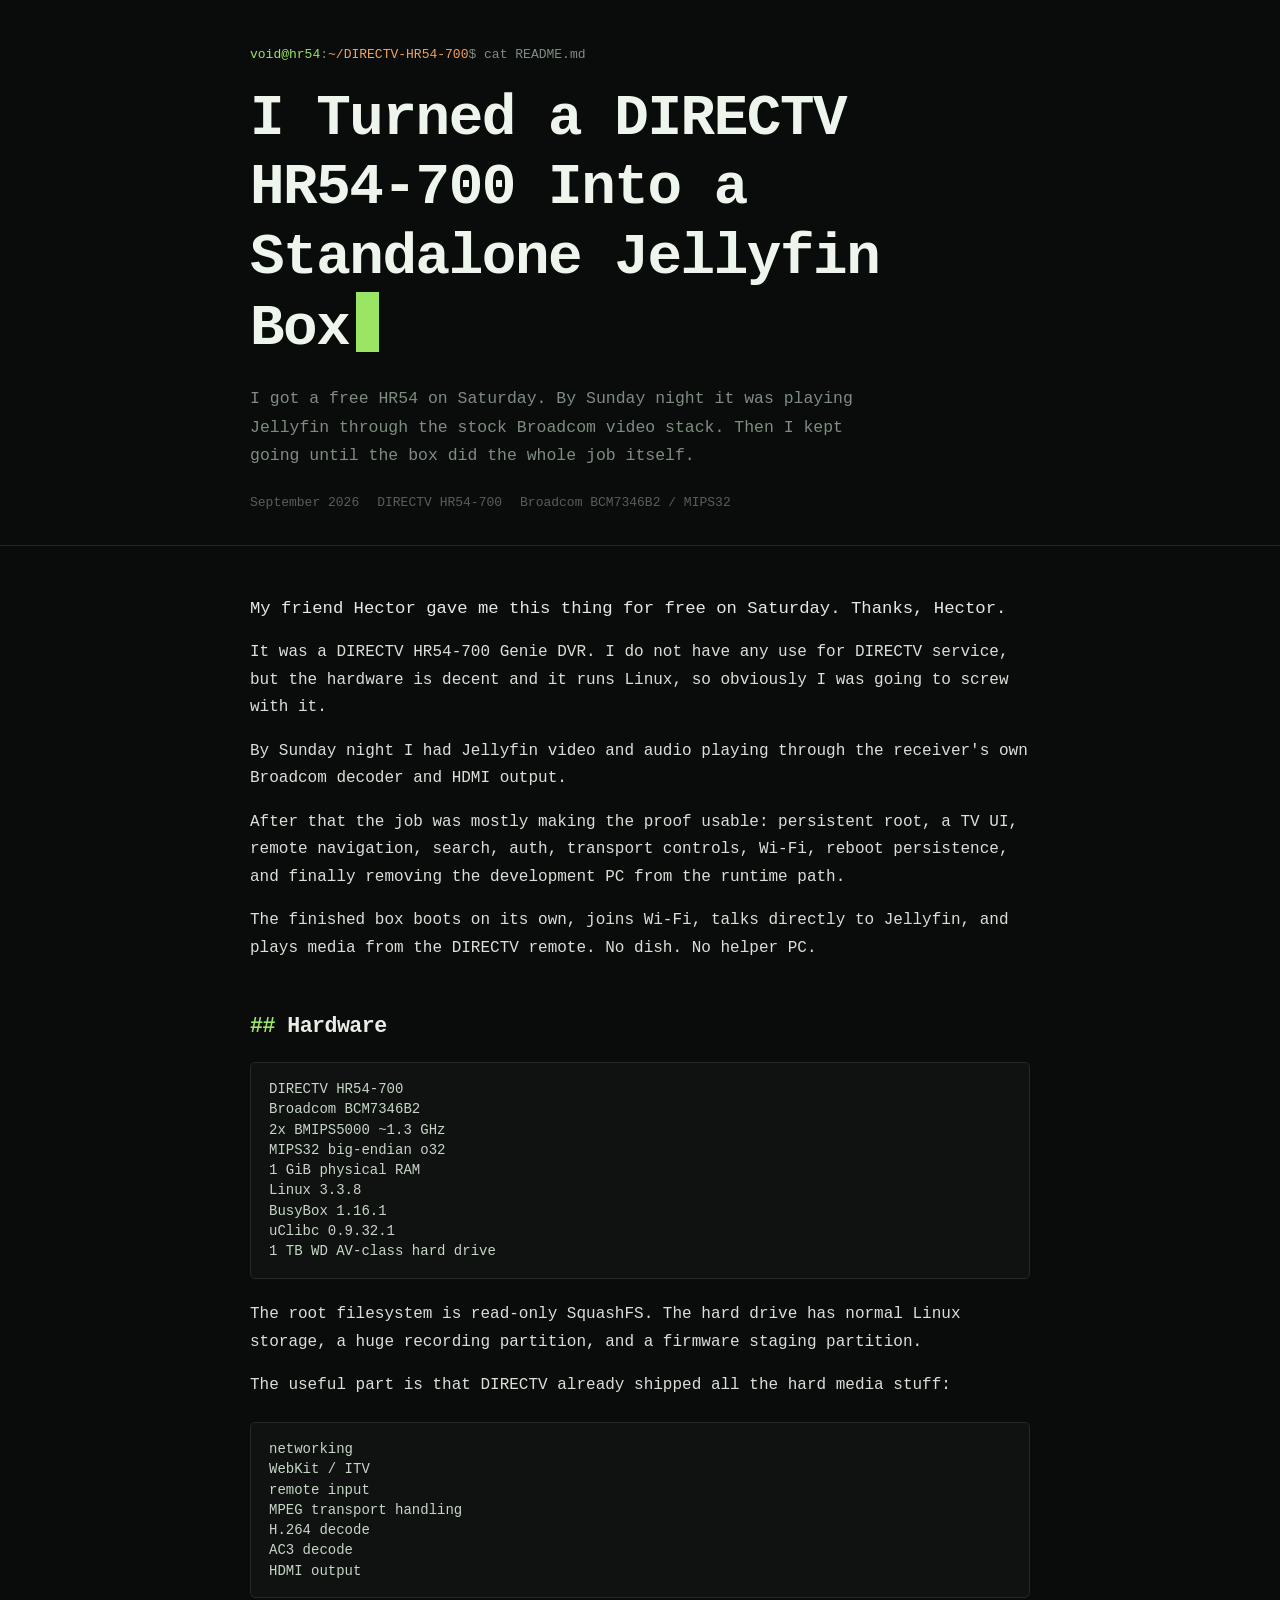
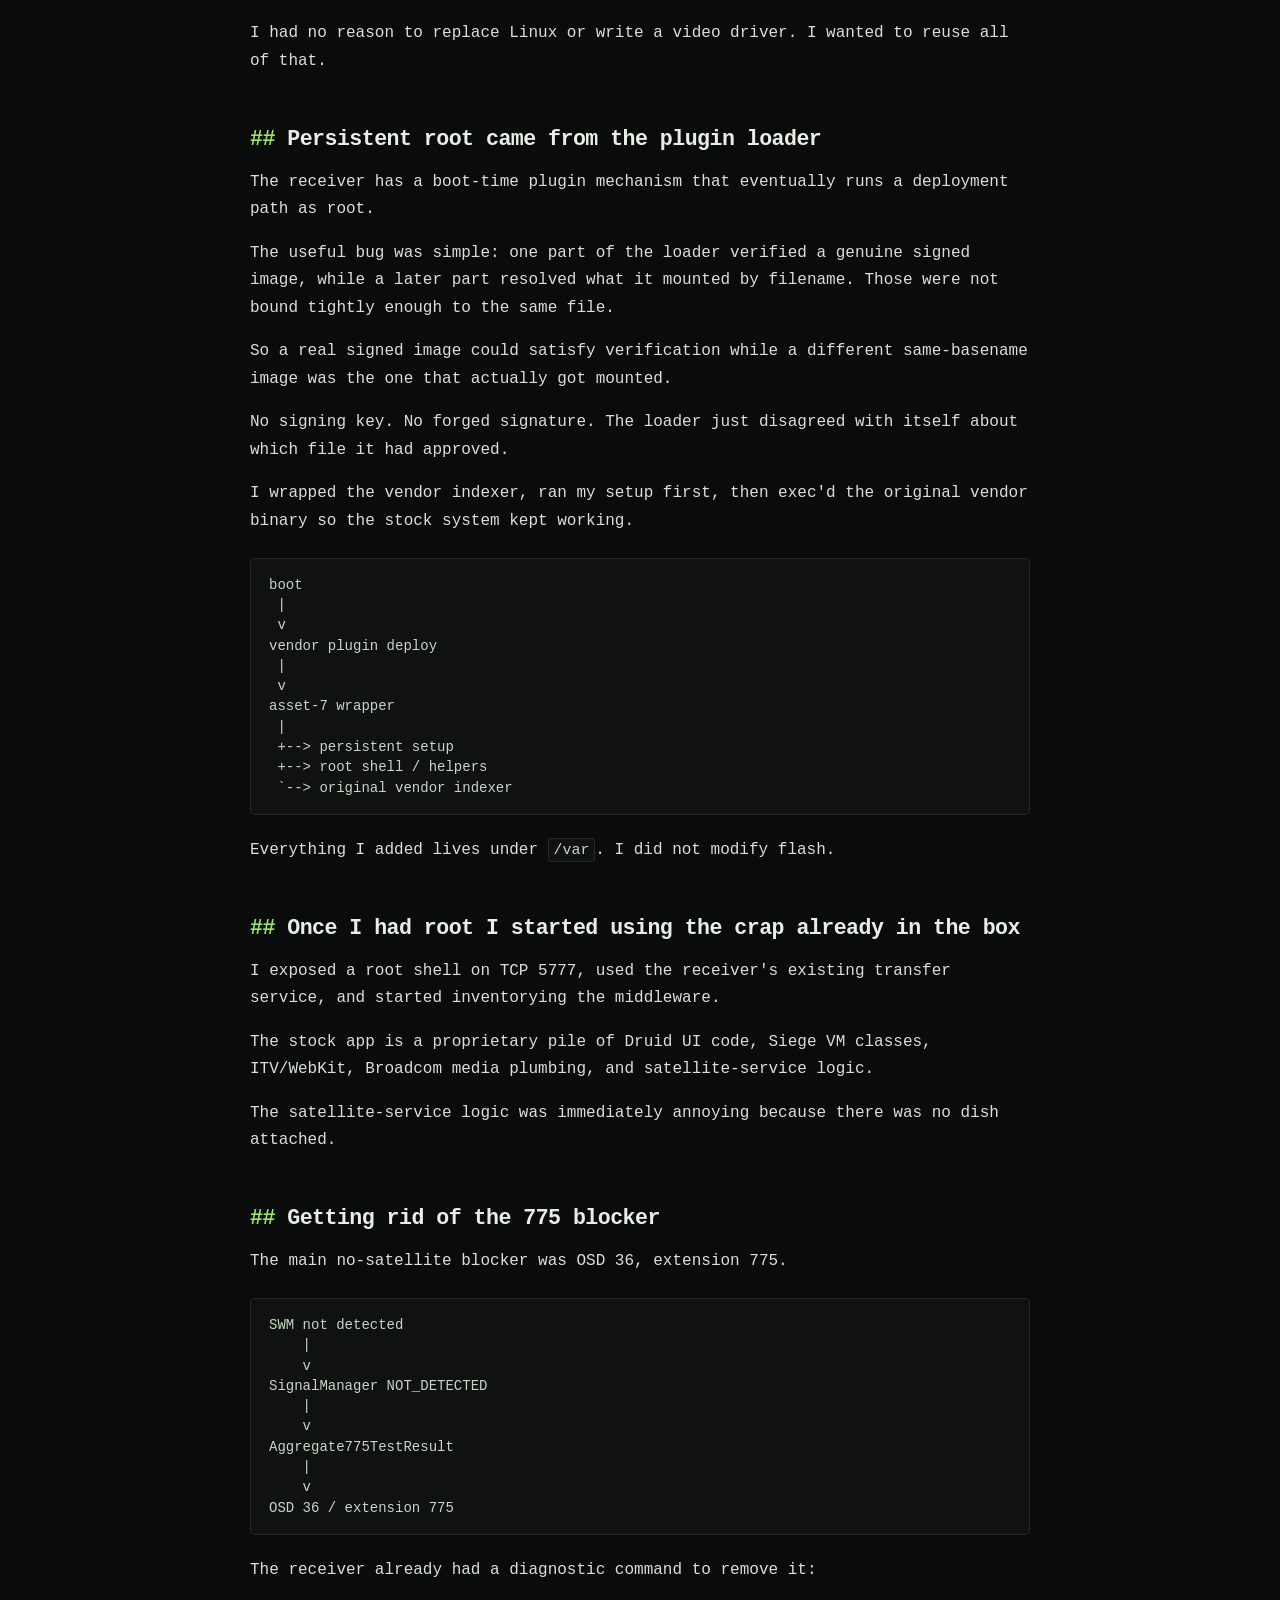
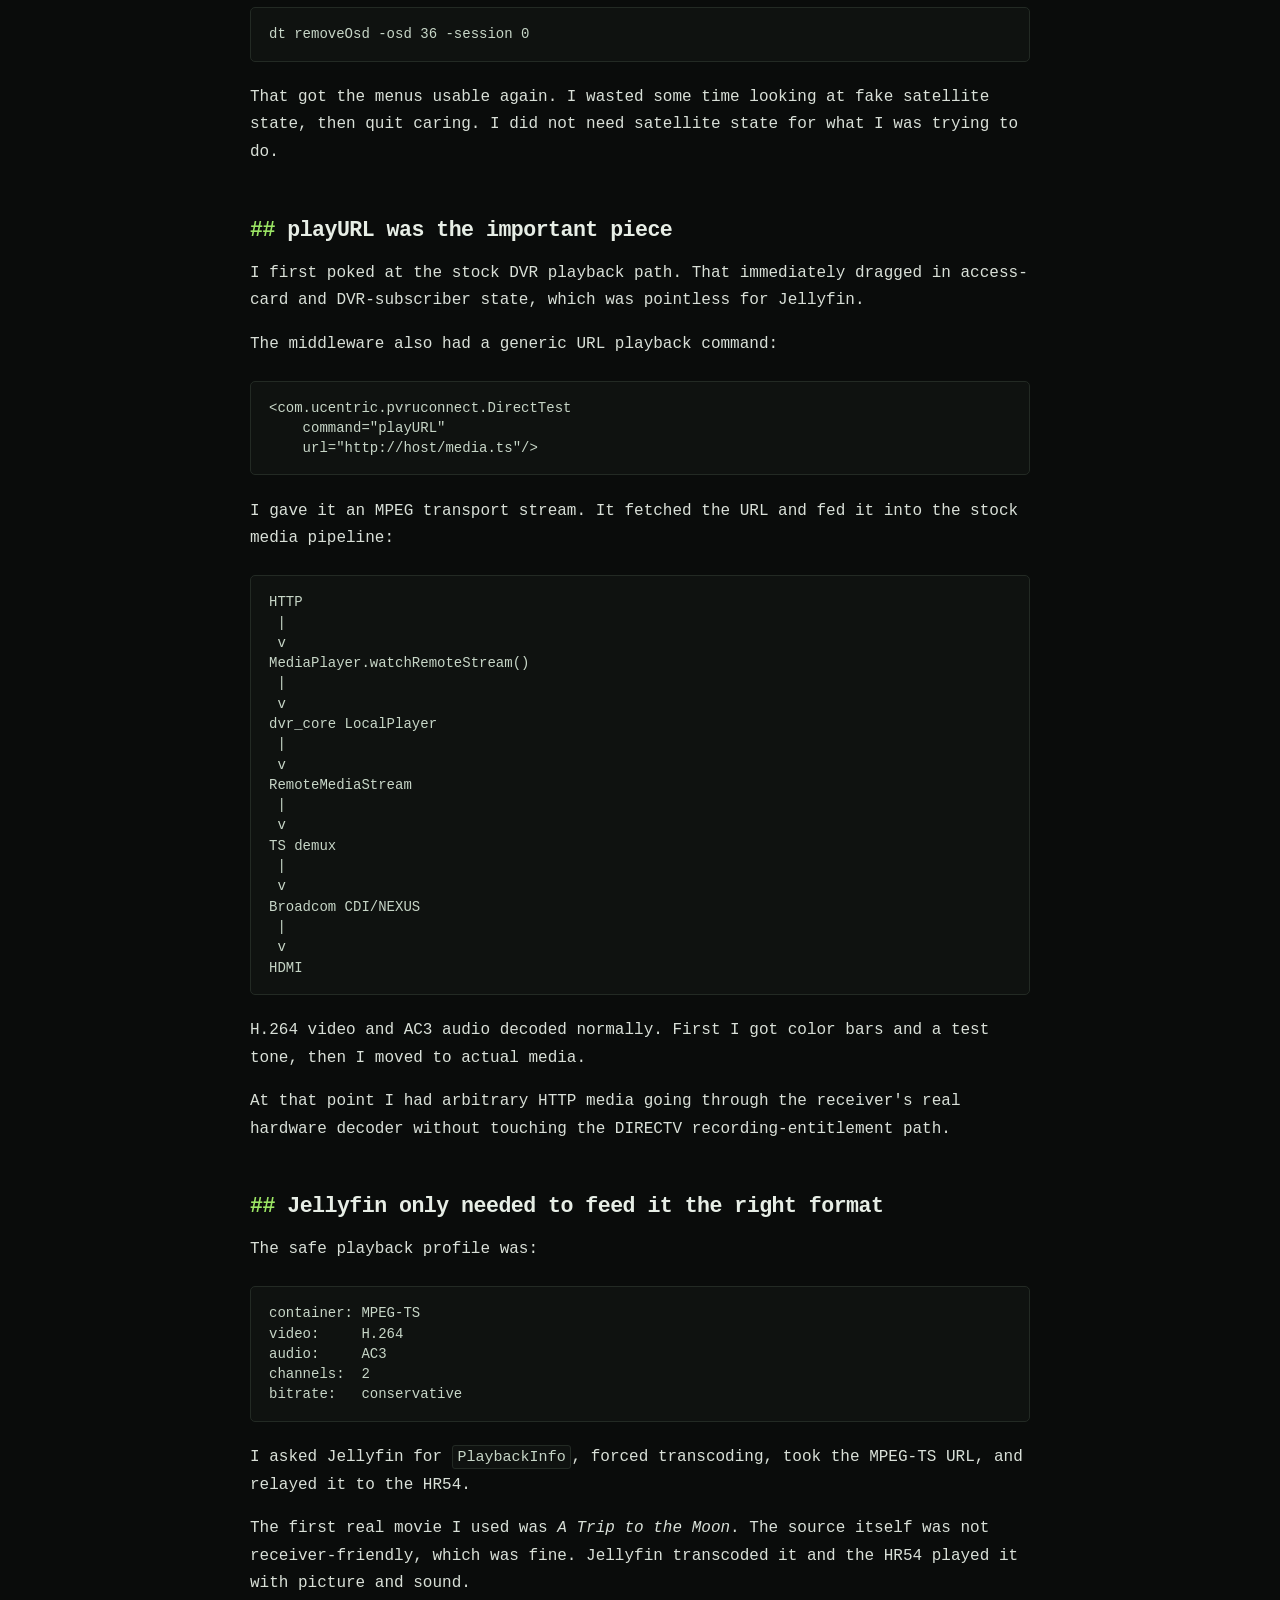
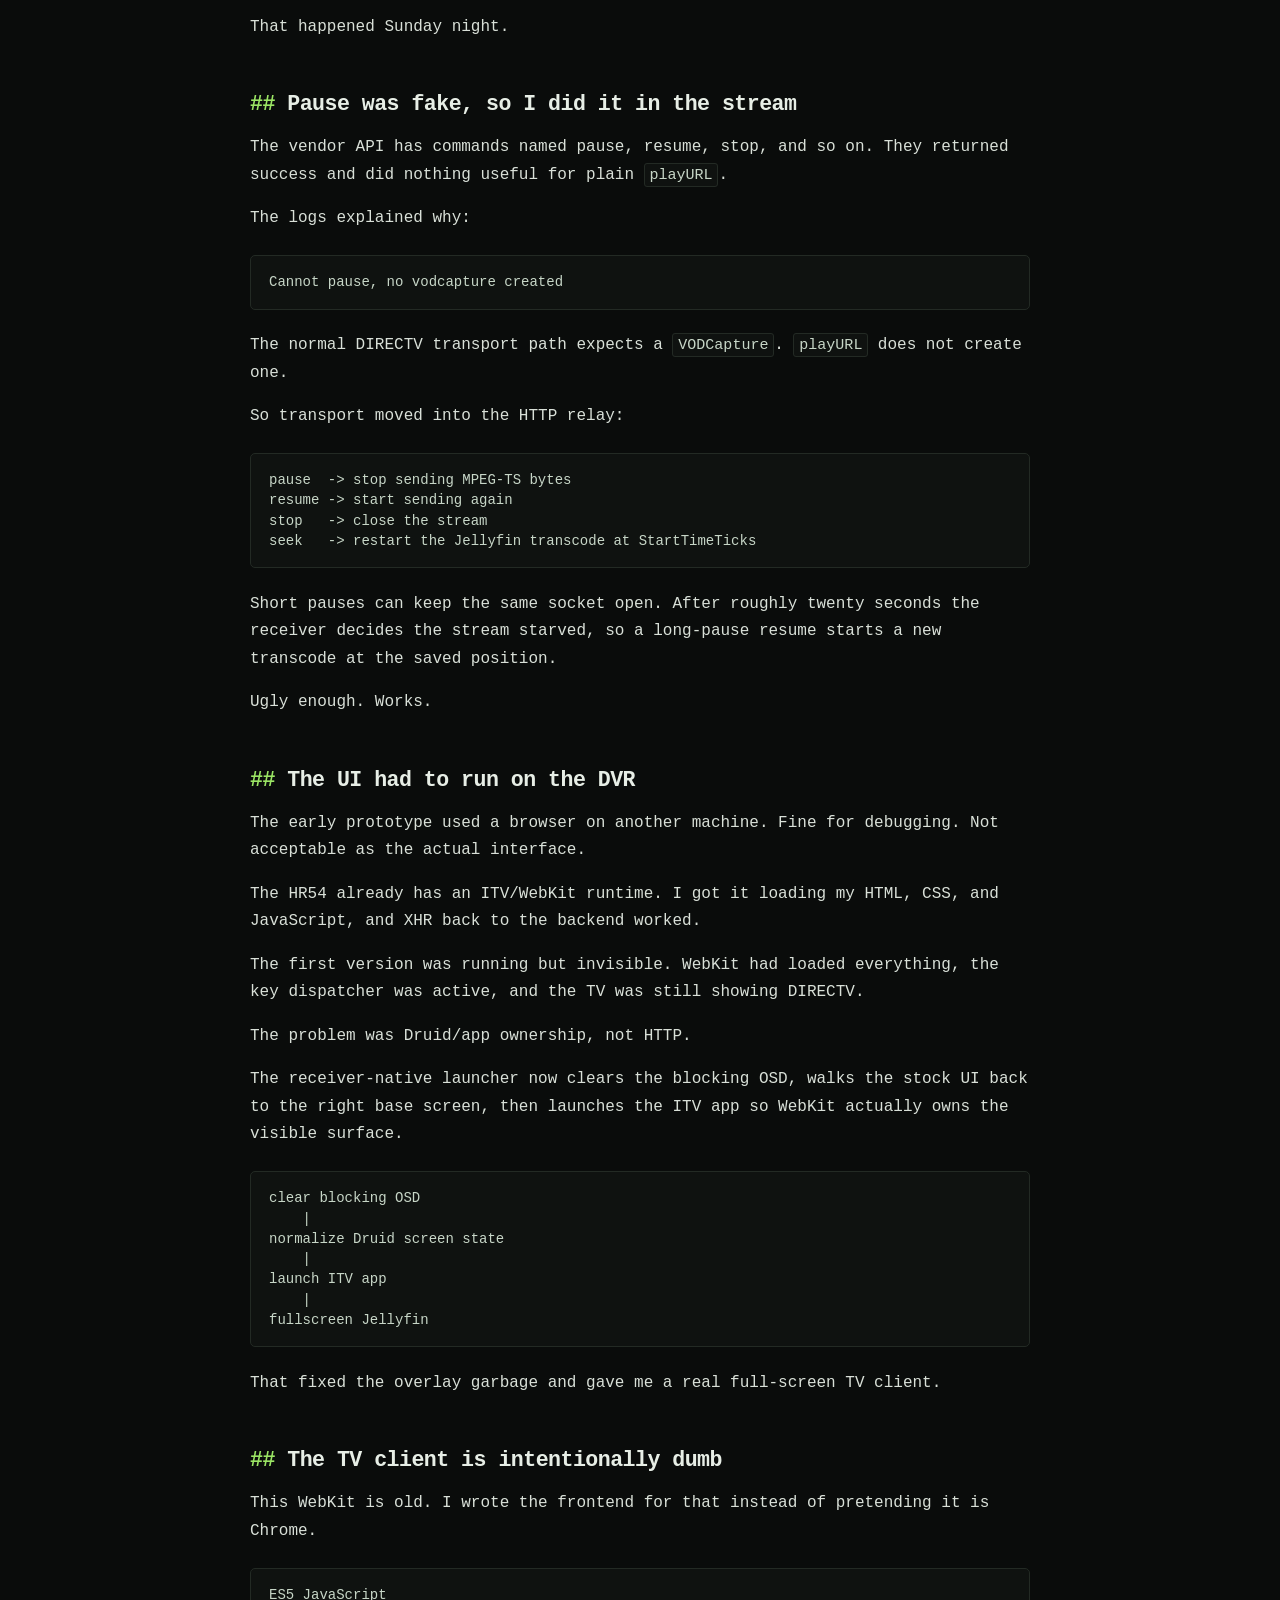
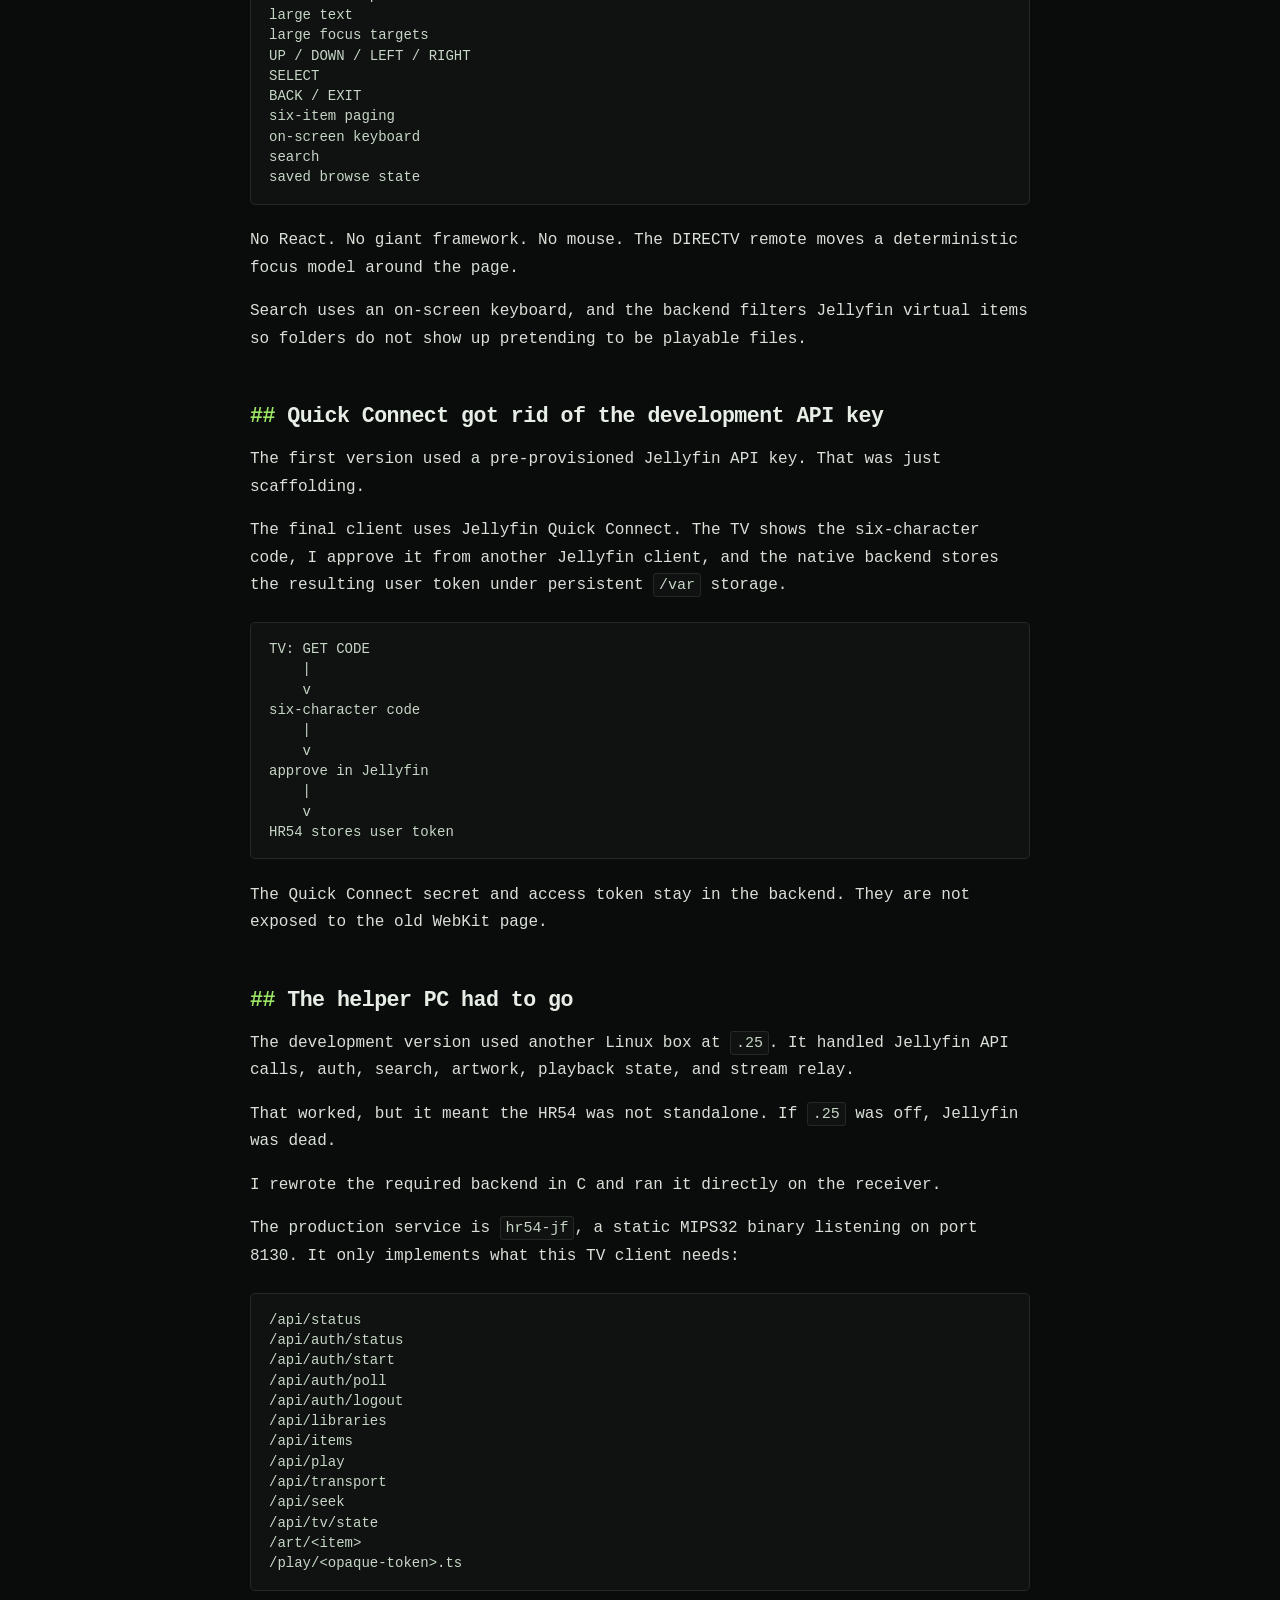
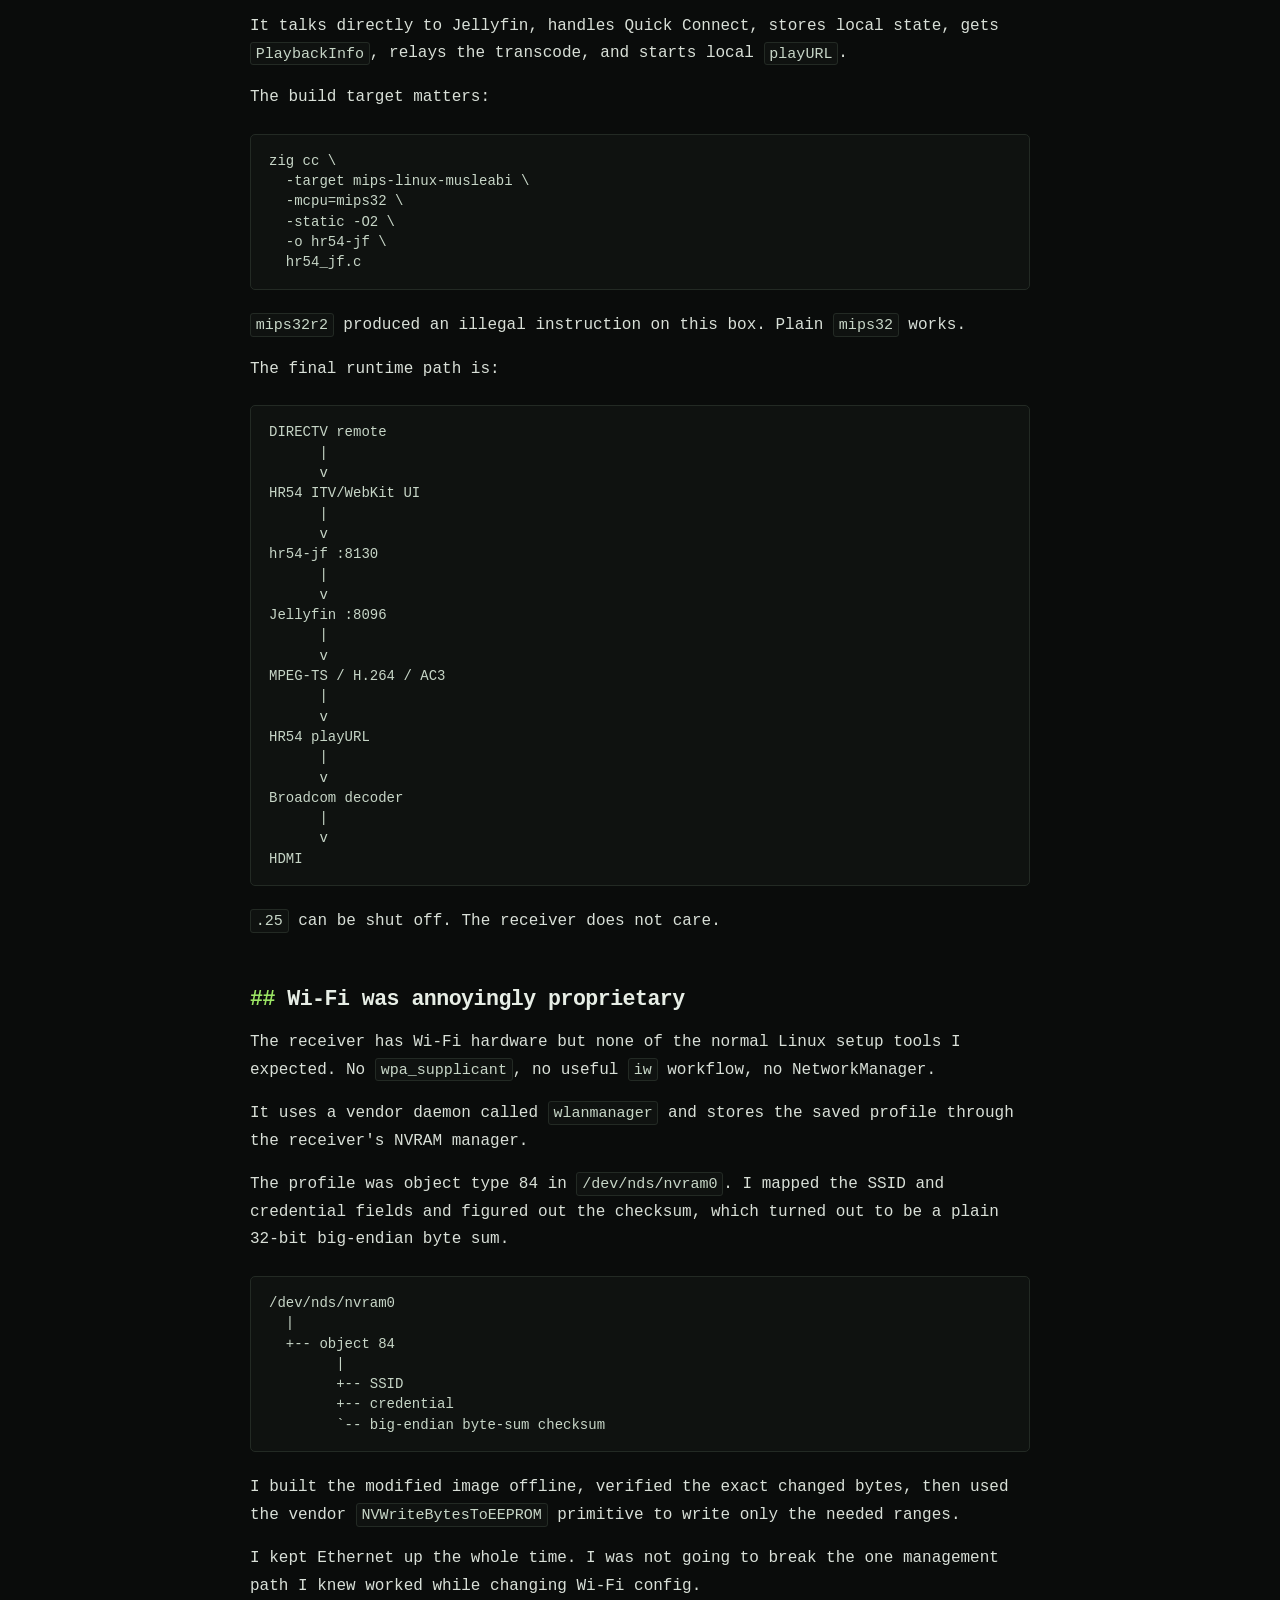
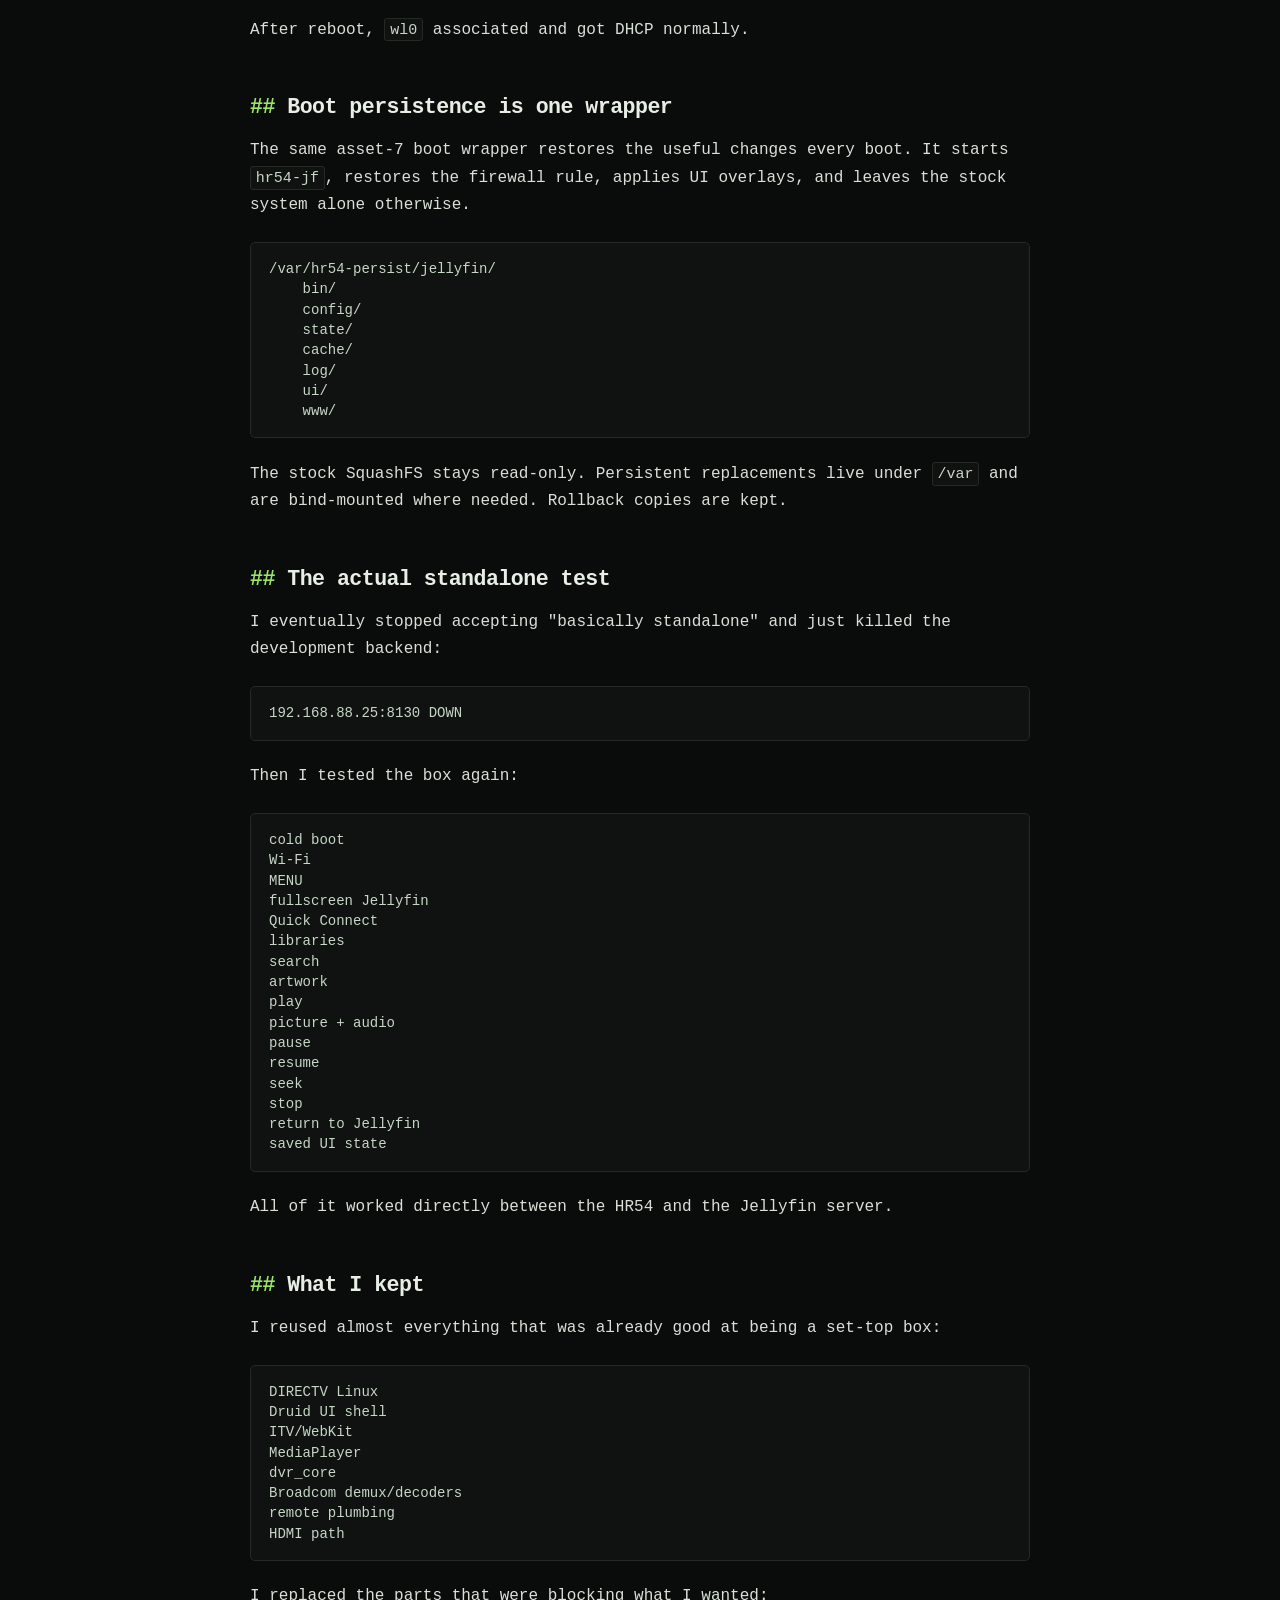
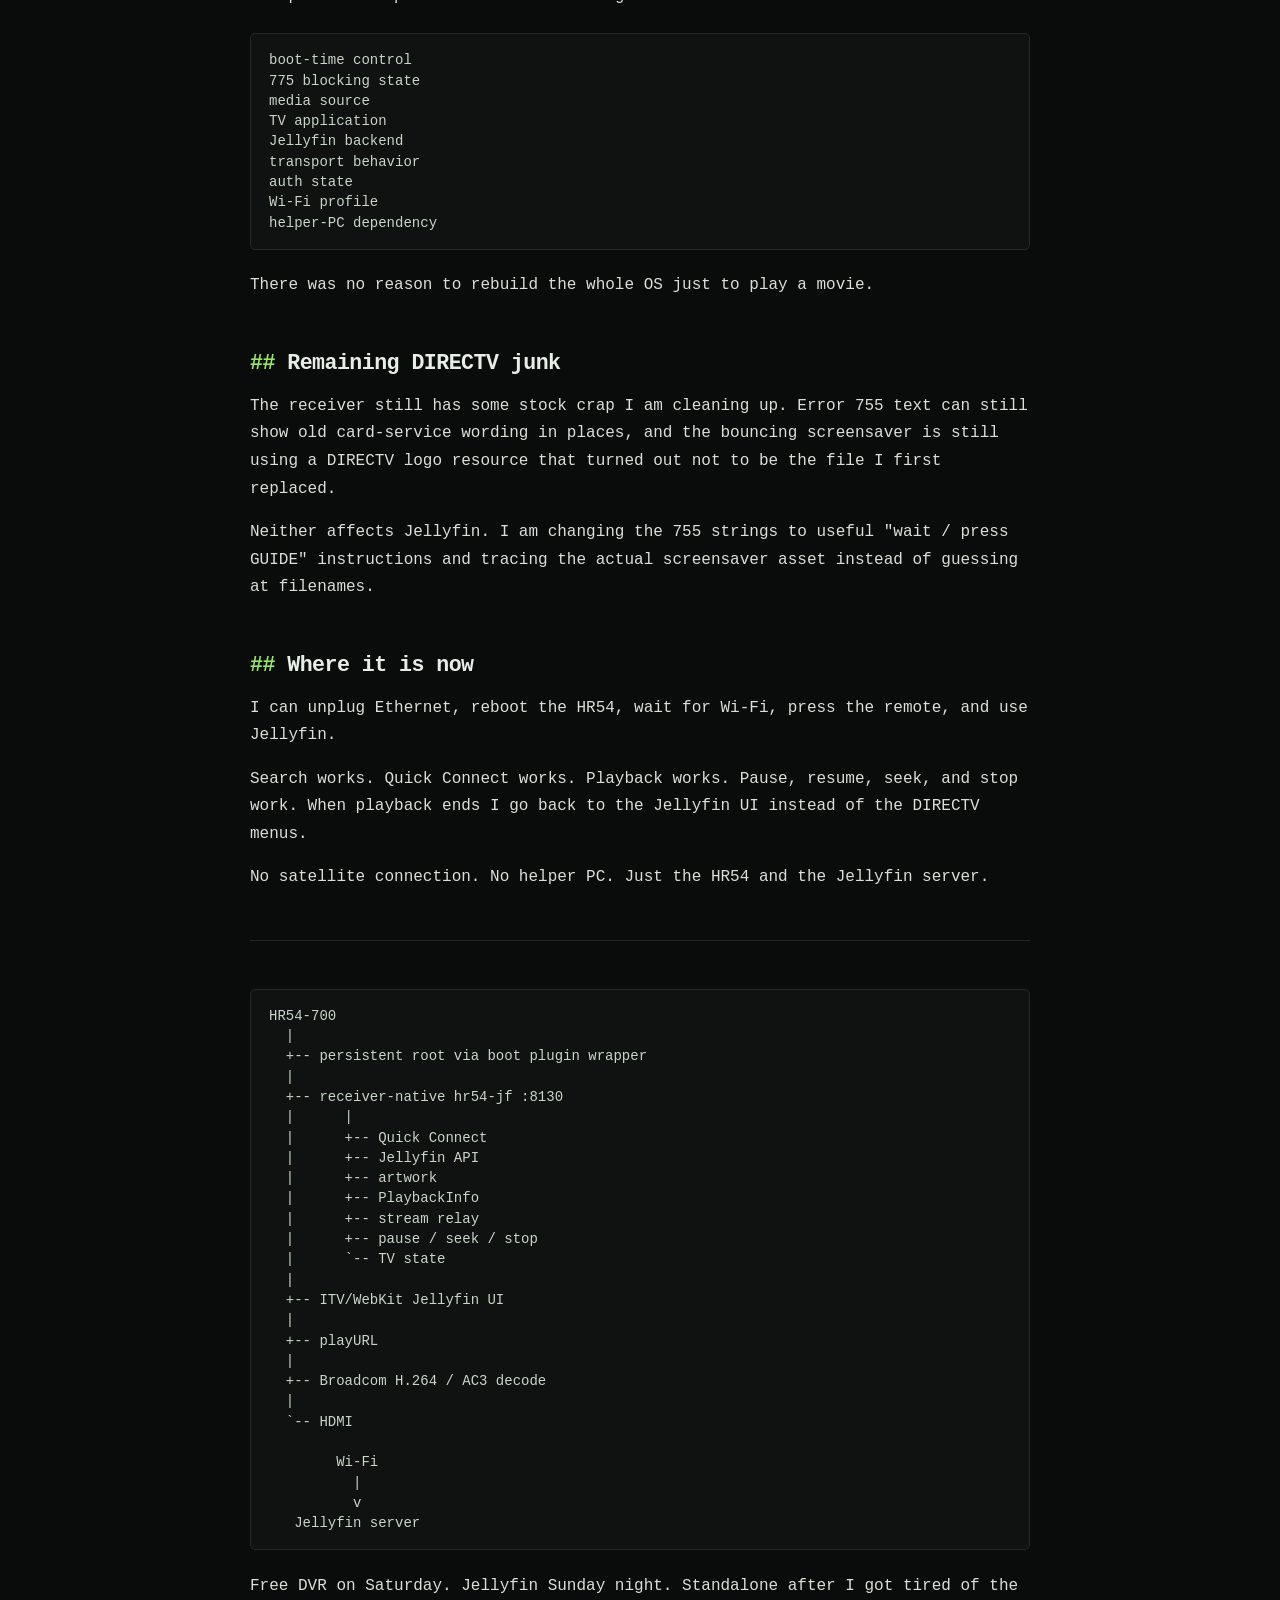
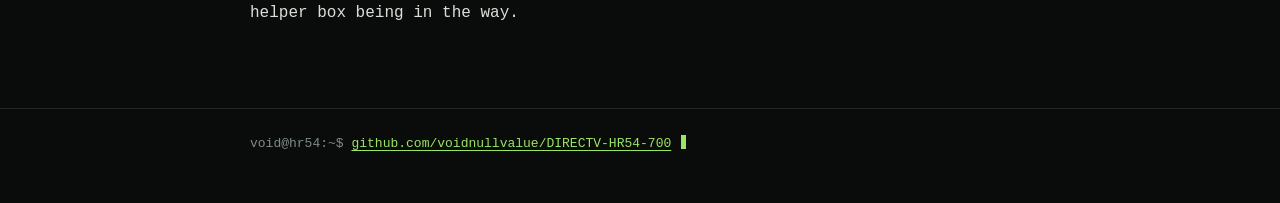
==== commit 5471346d: "Add repository link to Pages footer" ====
--- a/index.html
+++ b/index.html
@@ -632,7 +632,7 @@
 
   <footer>
     <div class="wrap">
-      <span>void@hr54:~$ </span><span class="cursor" aria-hidden="true"></span>
+      <span>void@hr54:~$ </span><a href="https://github.com/voidnullvalue/DIRECTV-HR54-700">github.com/voidnullvalue/DIRECTV-HR54-700</a><span> </span><span class="cursor" aria-hidden="true"></span>
     </div>
   </footer>
 </body>
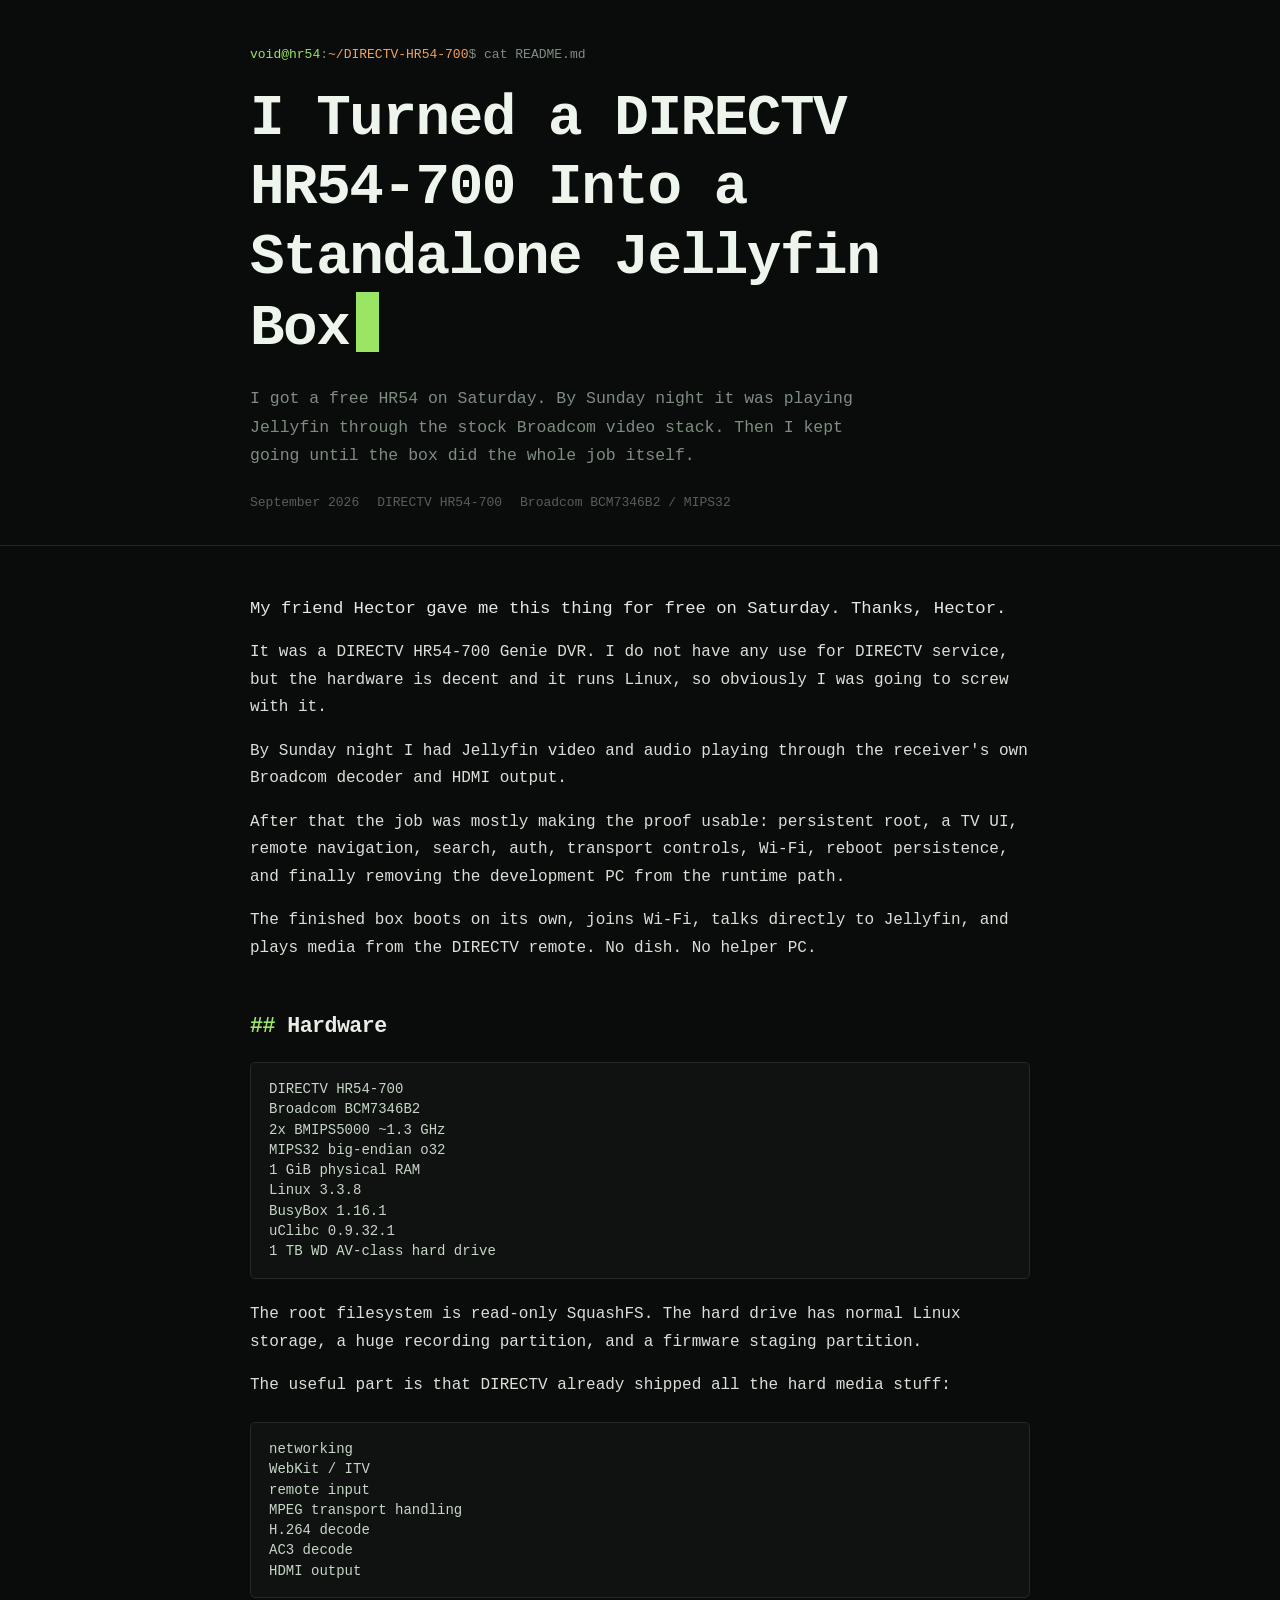
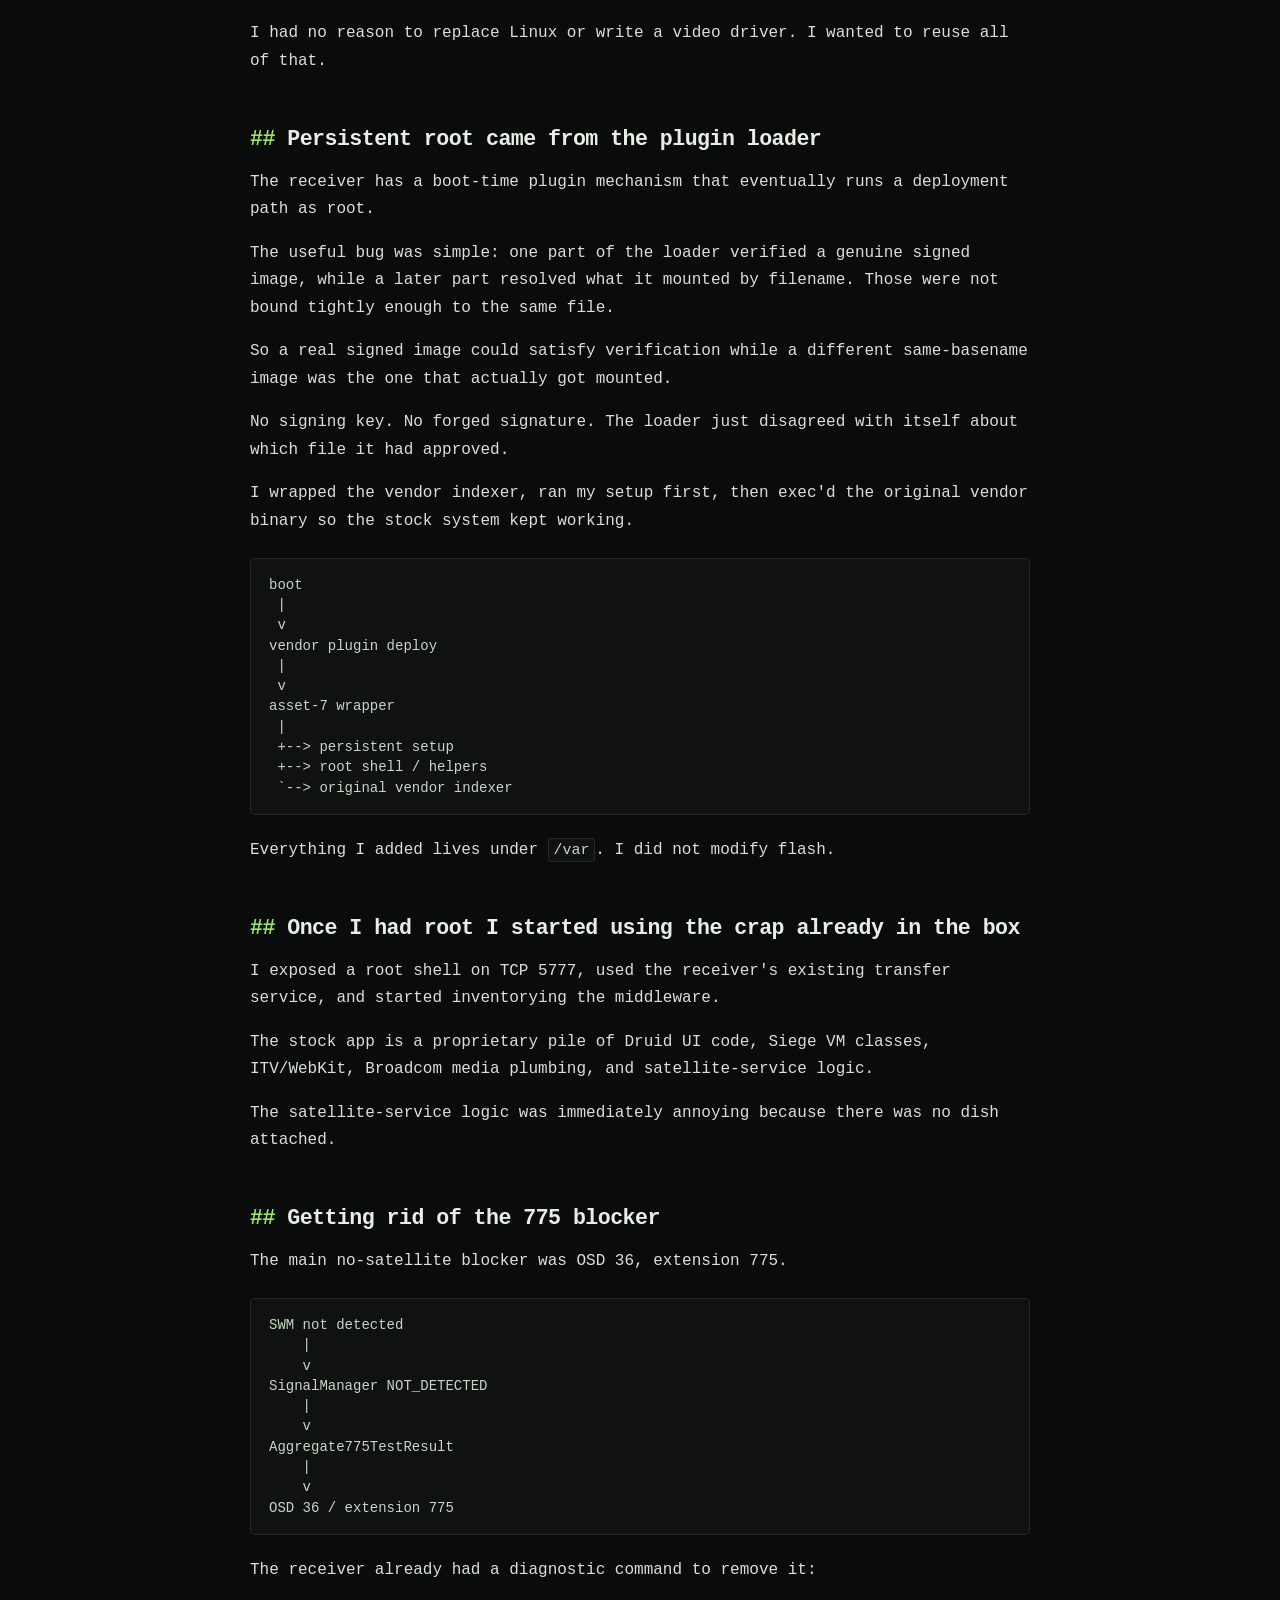
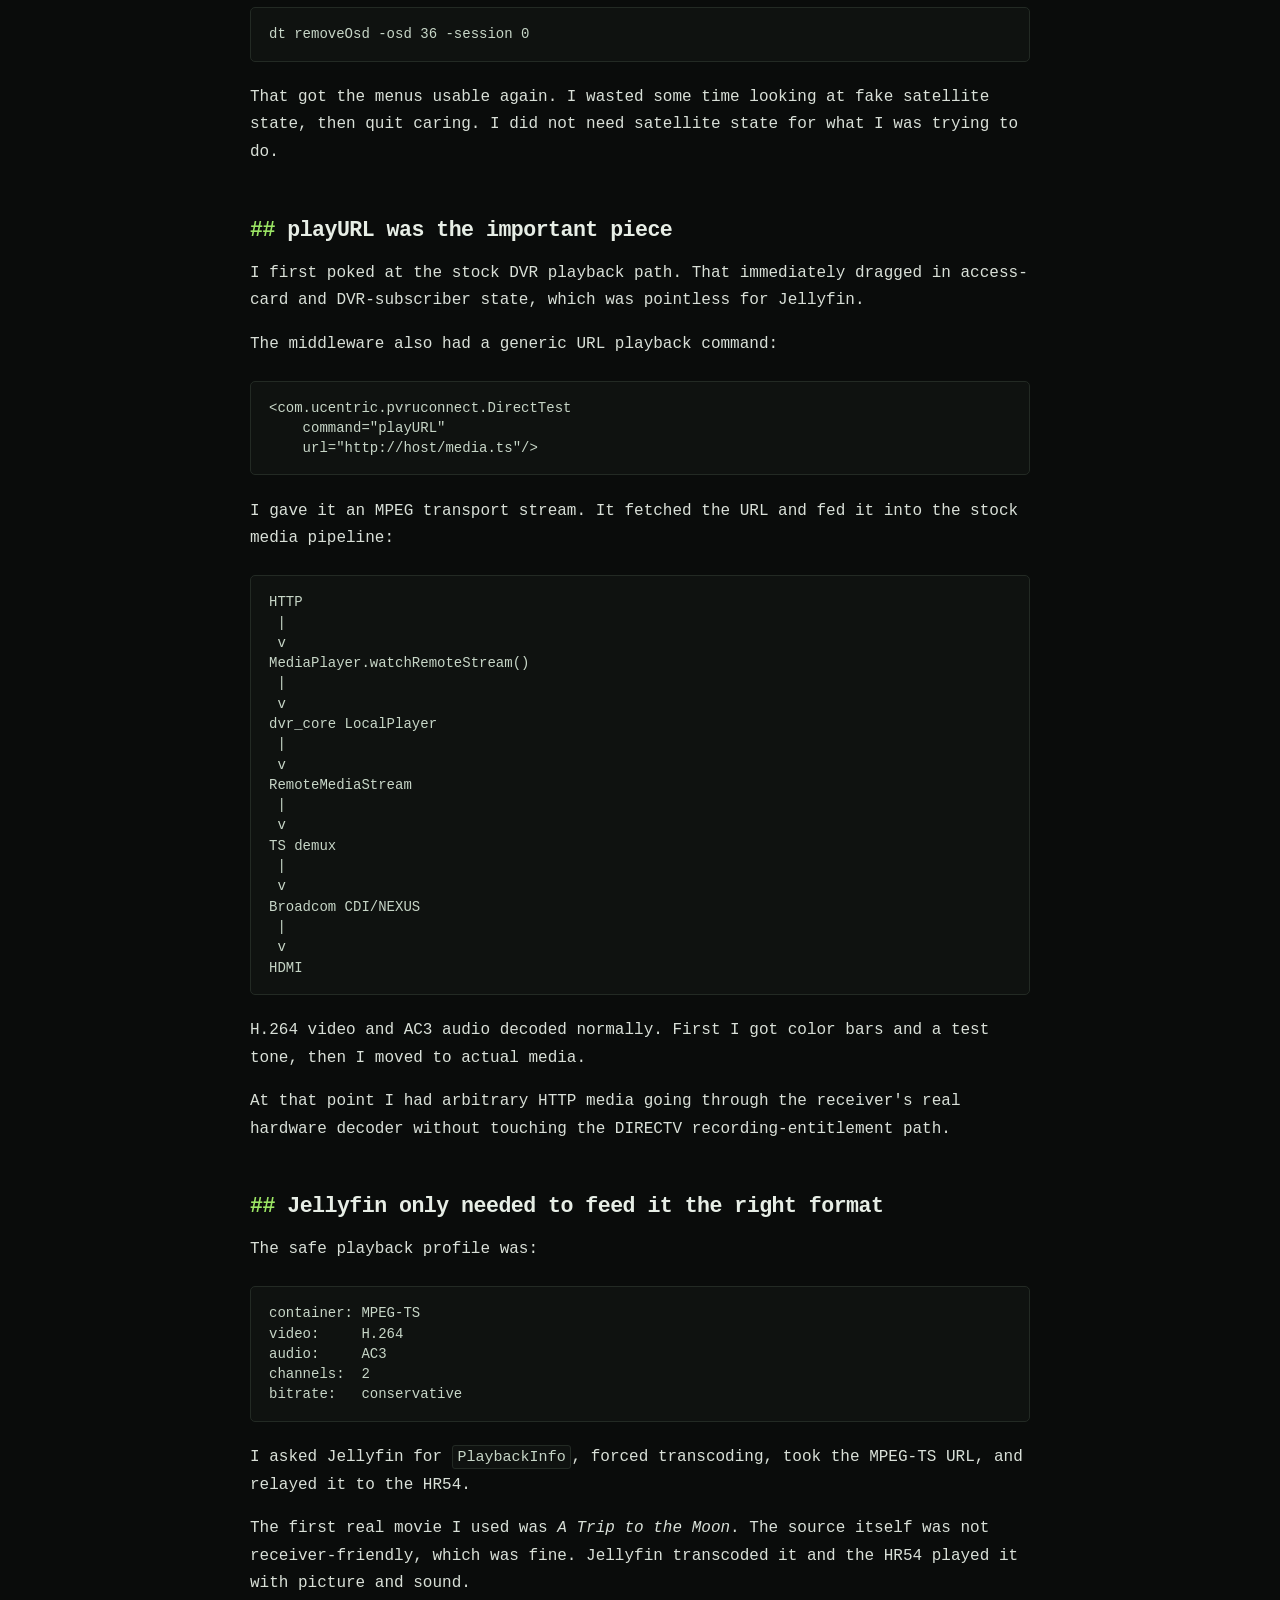
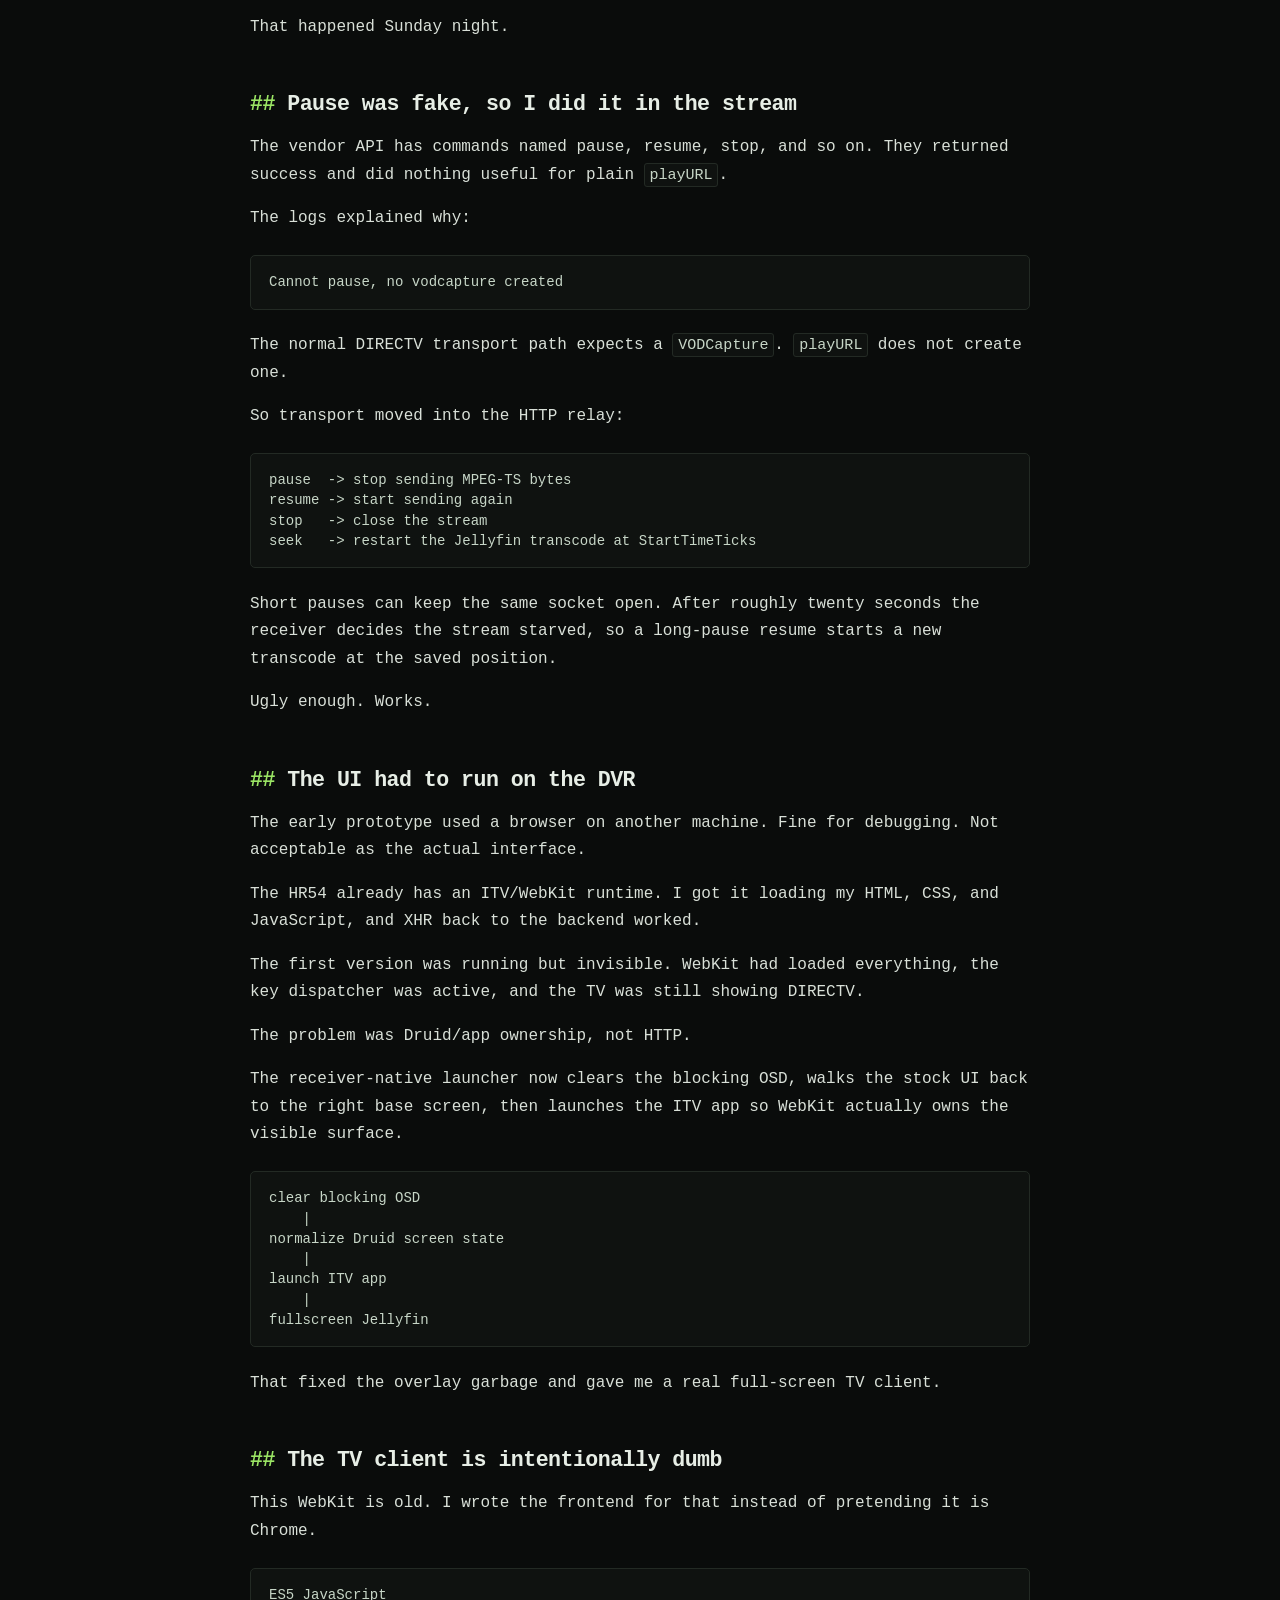
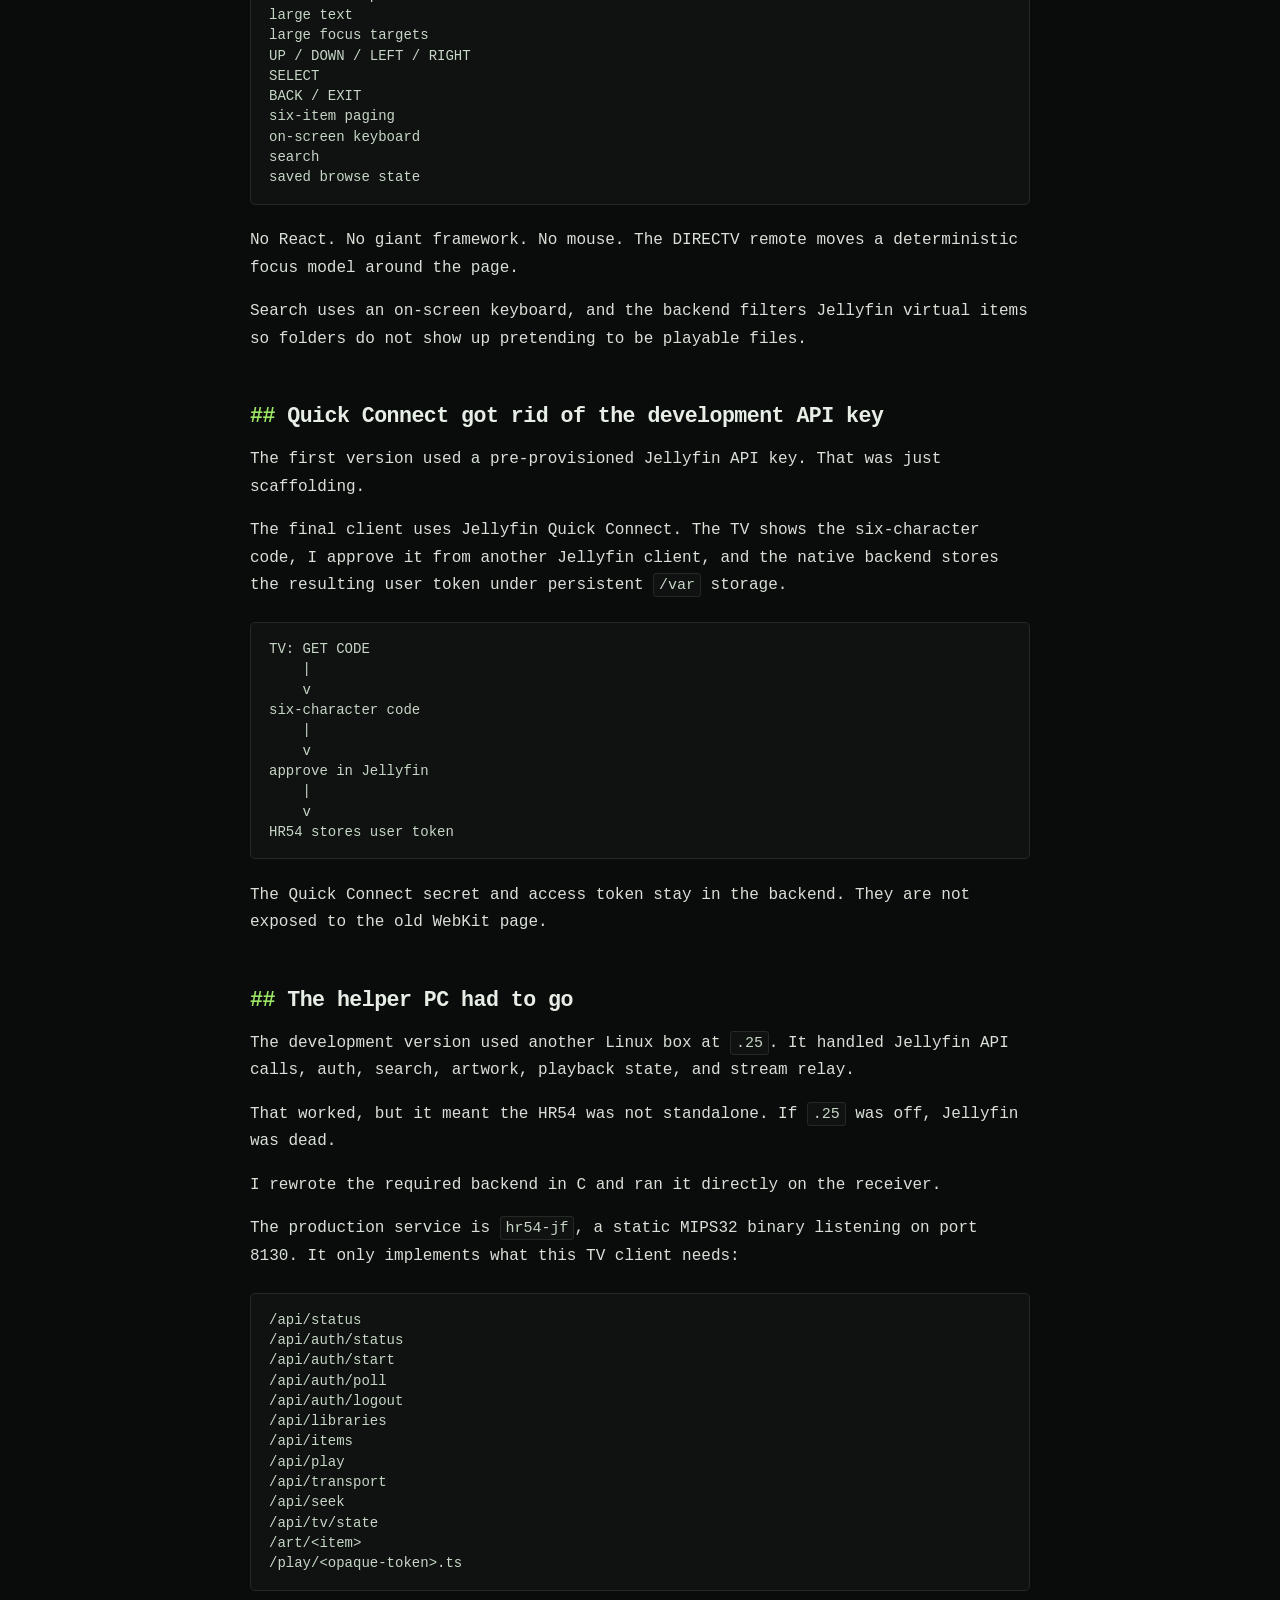
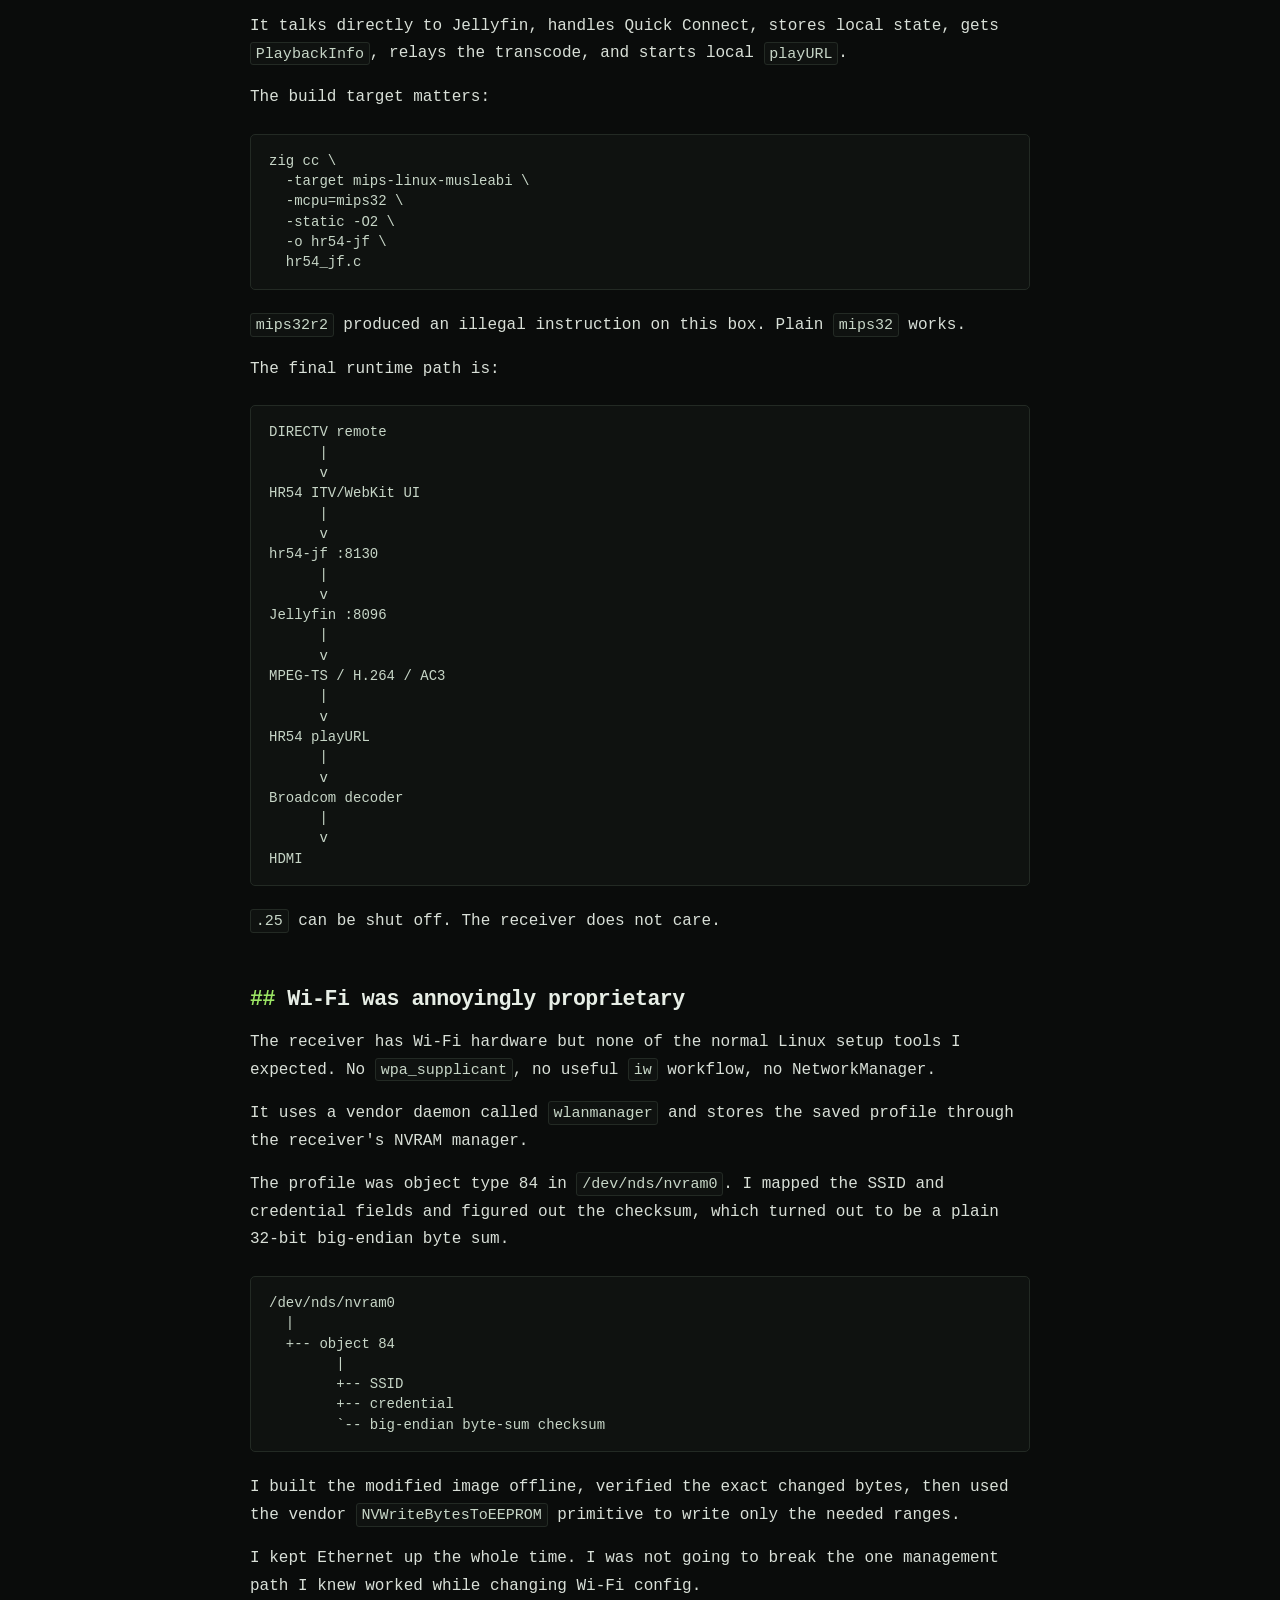
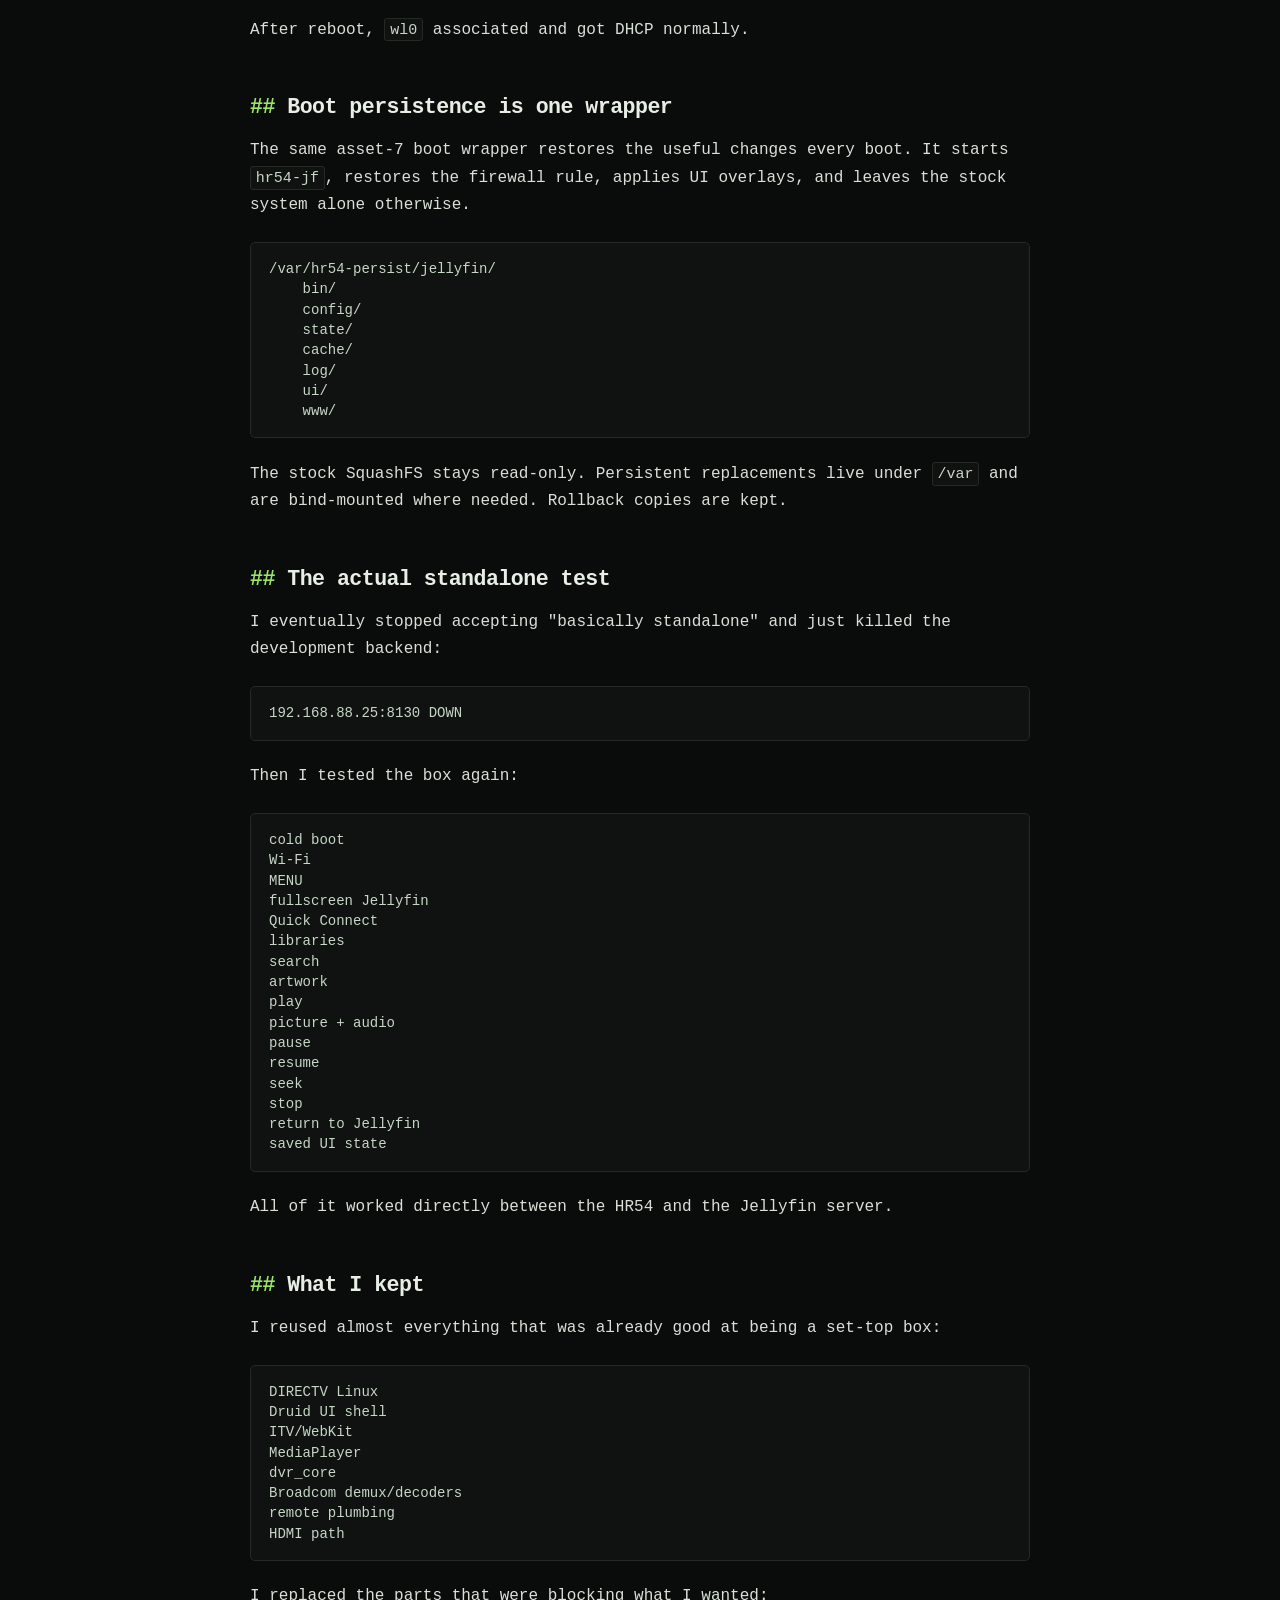
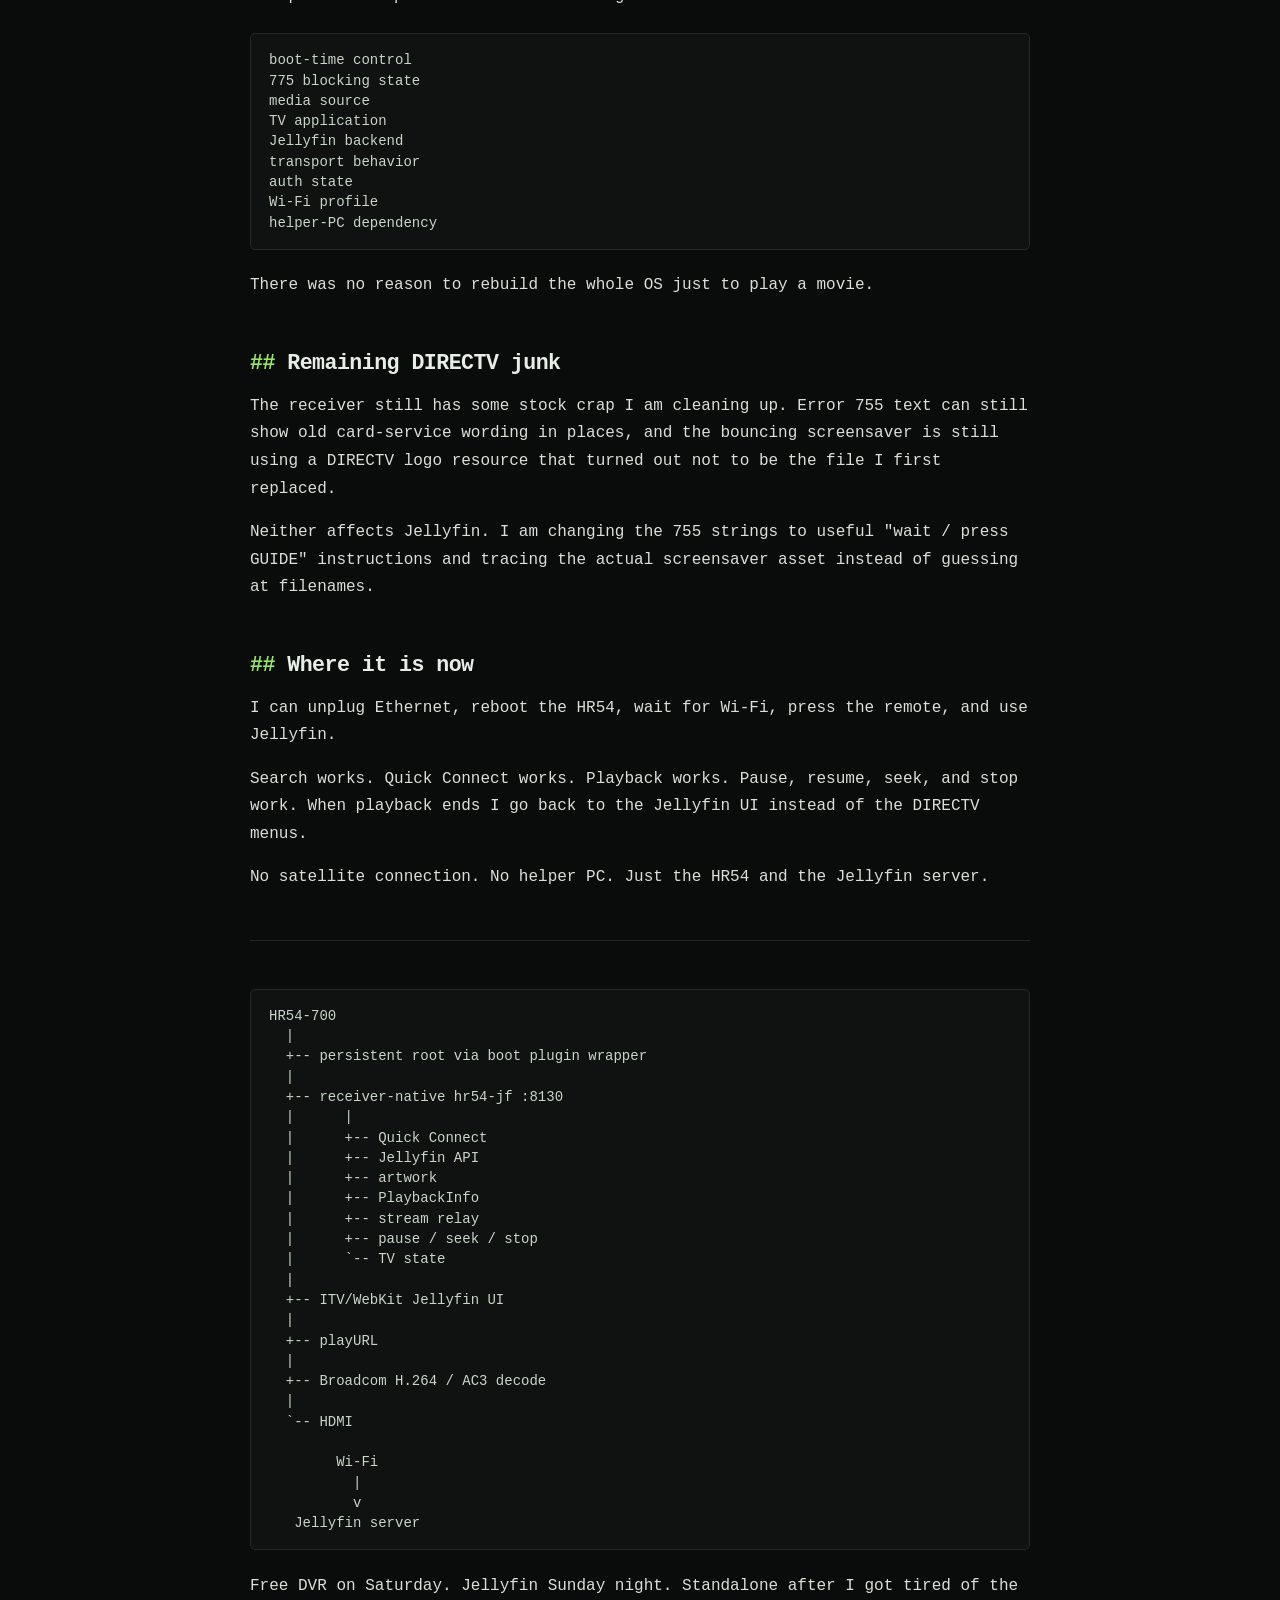
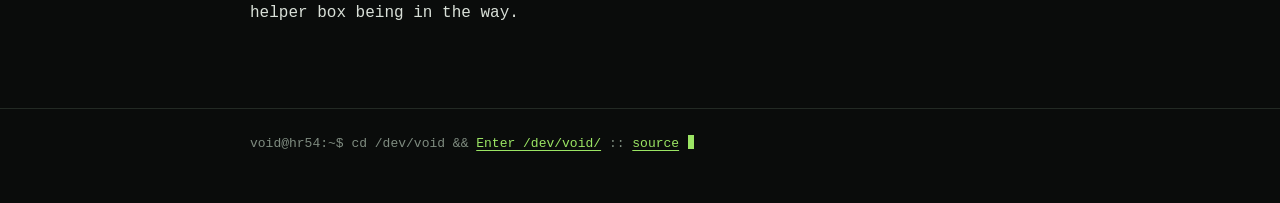
==== commit c4af8f19: "Link post footer back to Enter /dev/void/" ====
--- a/index.html
+++ b/index.html
@@ -9,6 +9,11 @@
   <meta property="og:title" content="I Turned a DIRECTV HR54-700 Into a Standalone Jellyfin Box">
   <meta property="og:description" content="A free HR54 on Saturday, Jellyfin playback by Sunday night, and eventually no helper PC left in the final architecture.">
   <meta property="og:type" content="article">
+  <meta name="devvoid:post" content="1">
+  <meta name="devvoid:title" content="I Turned a DIRECTV HR54-700 Into a Standalone Jellyfin Box">
+  <meta name="devvoid:summary" content="A free DIRECTV HR54-700 turned into a standalone Jellyfin box using the stock Broadcom decoder, vendor WebKit, Wi-Fi, Quick Connect, and a native MIPS backend.">
+  <meta name="devvoid:published" content="2026-09-28T17:49:46Z">
+  <meta name="devvoid:tags" content="directv, hr54, jellyfin, reverse-engineering, embedded-linux">
   <style>
     :root {
       color-scheme: dark;
@@ -242,7 +247,6 @@
     <p>I had no reason to replace Linux or write a video driver. I wanted to reuse all of that.</p>
 
     <h2>Persistent root came from the plugin loader</h2>
-
     <p>The receiver has a boot-time plugin mechanism that eventually runs a deployment path as root.</p>
 
     <p>The useful bug was simple: one part of the loader verified a genuine signed image, while a later part resolved what it mounted by filename. Those were not bound tightly enough to the same file.</p>
@@ -492,7 +496,6 @@
 HDMI</code></pre>
 
     <p><code>.25</code> can be shut off. The receiver does not care.</p>
-
     <h2>Wi-Fi was annoyingly proprietary</h2>
 
     <p>The receiver has Wi-Fi hardware but none of the normal Linux setup tools I expected. No <code>wpa_supplicant</code>, no useful <code>iw</code> workflow, no NetworkManager.</p>
@@ -632,7 +635,7 @@
 
   <footer>
     <div class="wrap">
-      <span>void@hr54:~$ </span><a href="https://github.com/voidnullvalue/DIRECTV-HR54-700">github.com/voidnullvalue/DIRECTV-HR54-700</a><span> </span><span class="cursor" aria-hidden="true"></span>
+      <span>void@hr54:~$ cd /dev/void &amp;&amp; </span><a href="https://voidnullvalue.github.io/Enter-dev-void/">Enter /dev/void/</a><span> :: </span><a href="https://github.com/voidnullvalue/DIRECTV-HR54-700">source</a><span> </span><span class="cursor" aria-hidden="true"></span>
     </div>
   </footer>
 </body>
